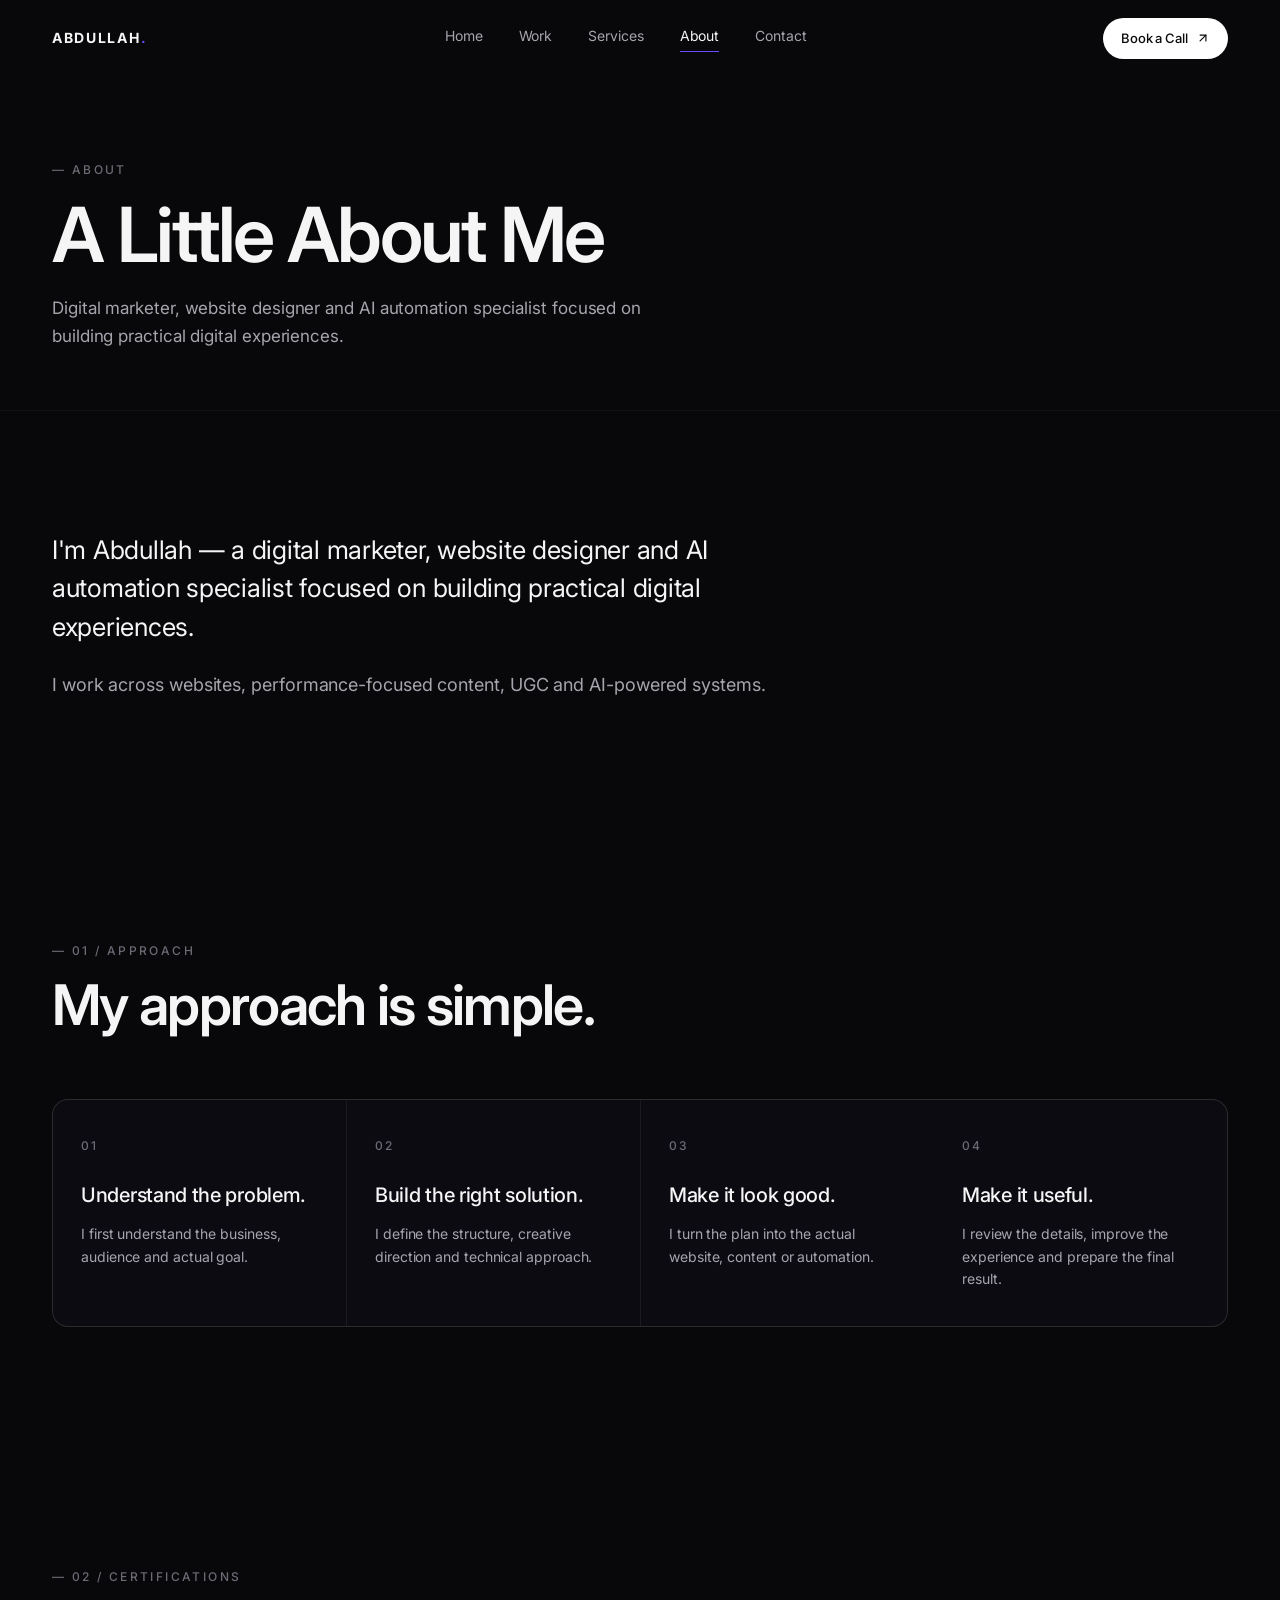
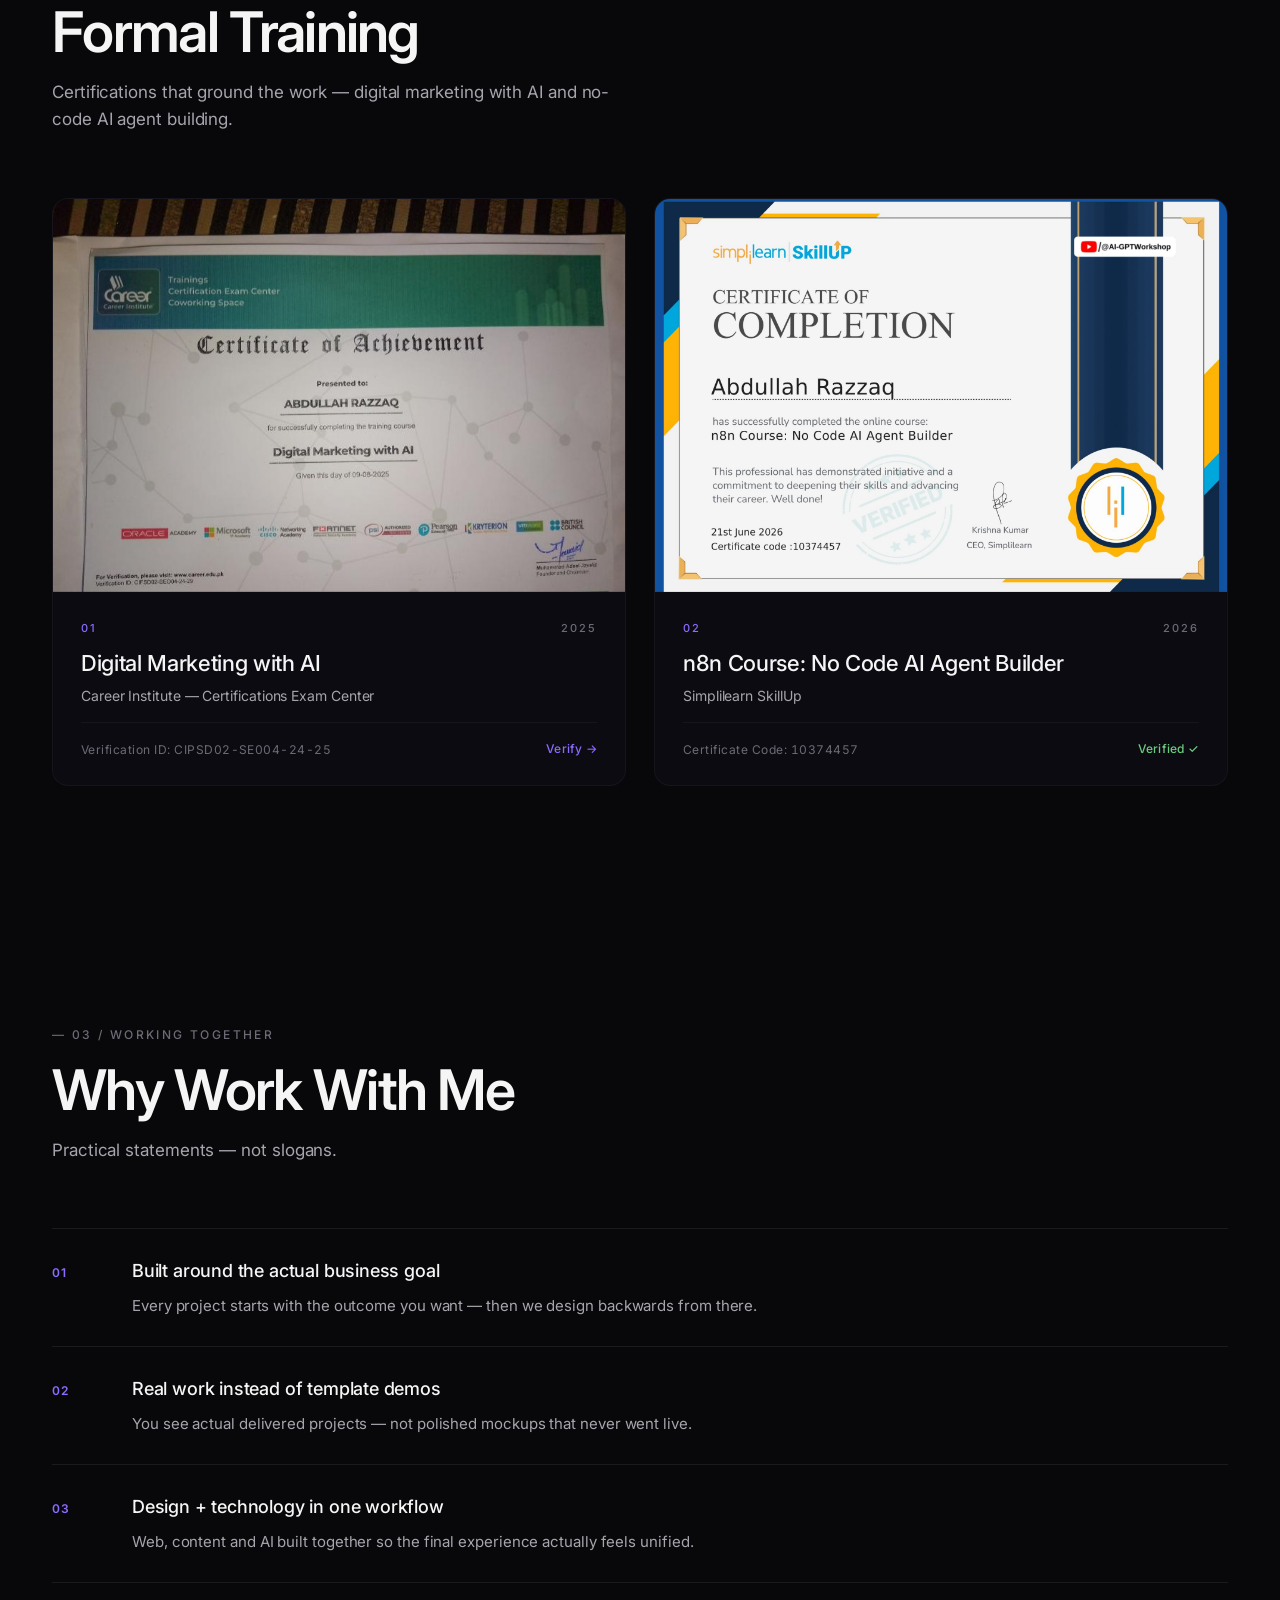
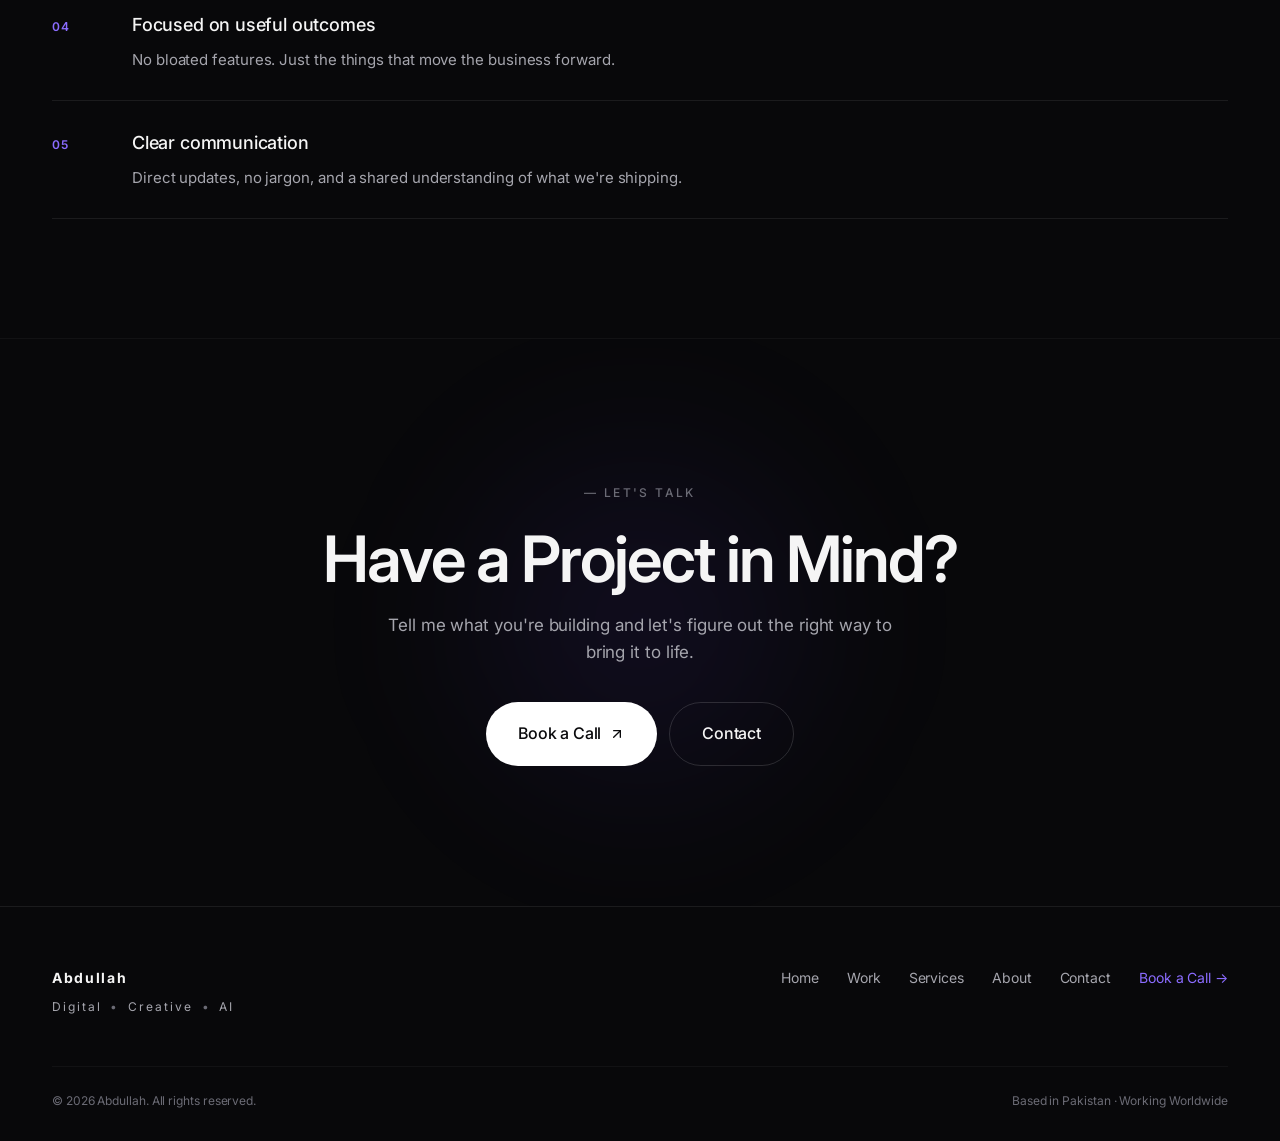
==== about.html @ bdcc7ddb "Restructure into multi-page portfolio (Home, Work, Services, About, Contact)" ====
<!DOCTYPE html>
<html lang="en">
<head>
    <meta charset="UTF-8" />
    <meta name="viewport" content="width=device-width, initial-scale=1.0" />
    <meta name="theme-color" content="#08080A" />
    <title>About — Abdullah</title>
    <meta name="description" content="Digital marketer, website designer and AI automation specialist focused on building practical digital experiences." />
    <meta name="author" content="Abdullah" />

    <link rel="icon" type="image/svg+xml" href="data:image/svg+xml,%3Csvg xmlns='http://www.w3.org/2000/svg' viewBox='0 0 100 100'%3E%3Crect width='100' height='100' rx='20' fill='%2308080A'/%3E%3Ctext x='50' y='66' font-family='Inter, sans-serif' font-size='52' font-weight='700' fill='%23F5F5F5' text-anchor='middle'%3EA%3C/text%3E%3C/svg%3E" />

    <link rel="preconnect" href="https://fonts.googleapis.com" />
    <link rel="preconnect" href="https://fonts.gstatic.com" crossorigin />
    <link href="https://fonts.googleapis.com/css2?family=Inter:wght@300;400;500;600;700;800&display=swap" rel="stylesheet" />

    <link rel="stylesheet" href="styles.css" />
</head>
<body>

    <div class="cursor-glow" aria-hidden="true"></div>

    <header class="nav" id="nav">
        <div class="container nav-inner">
            <a href="index.html" class="brand" aria-label="Abdullah — Home">ABDULLAH<span class="brand-dot">.</span></a>

            <nav class="nav-links" aria-label="Primary">
                <a href="index.html" class="nav-link" data-nav-link>Home</a>
                <a href="work.html" class="nav-link" data-nav-link>Work</a>
                <a href="services.html" class="nav-link" data-nav-link>Services</a>
                <a href="about.html" class="nav-link" data-nav-link>About</a>
                <a href="contact.html" class="nav-link" data-nav-link>Contact</a>
            </nav>

            <a href="https://calendly.com/info-abdullah1027/30min" target="_blank" rel="noopener" class="btn btn-primary nav-cta">
                <span>Book a Call</span>
                <svg width="14" height="14" viewBox="0 0 24 24" fill="none" stroke="currentColor" stroke-width="2" stroke-linecap="round" stroke-linejoin="round" aria-hidden="true"><path d="M7 17 17 7"/><path d="M7 7h10v10"/></svg>
            </a>

            <button class="nav-toggle" id="navToggle" aria-label="Open menu" aria-expanded="false">
                <span></span><span></span>
            </button>
        </div>

        <div class="mobile-menu" id="mobileMenu" aria-hidden="true">
            <div class="mobile-menu-inner">
                <a href="index.html" class="mobile-link">Home</a>
                <a href="work.html" class="mobile-link">Work</a>
                <a href="services.html" class="mobile-link">Services</a>
                <a href="about.html" class="mobile-link">About</a>
                <a href="contact.html" class="mobile-link">Contact</a>
                <a href="https://calendly.com/info-abdullah1027/30min" target="_blank" rel="noopener" class="btn btn-primary mobile-cta">Book a Call</a>
            </div>
        </div>
    </header>

    <main id="top">

        <section class="page-header">
            <div class="container">
                <div class="section-eyebrow reveal">— About</div>
                <h1 class="page-title reveal">A Little About Me</h1>
                <p class="page-sub reveal">Digital marketer, website designer and AI automation specialist focused on building practical digital experiences.</p>
            </div>
        </section>

        <!-- ABOUT TEXT -->
        <section class="section section-about-detail">
            <div class="container">
                <div class="about-text-block">
                    <p class="about-large reveal">I'm Abdullah — a digital marketer, website designer and AI automation specialist focused on building practical digital experiences.</p>
                    <p class="about-medium reveal">I work across websites, performance-focused content, UGC and AI-powered systems.</p>
                </div>
            </div>
        </section>

        <!-- APPROACH -->
        <section class="section section-approach">
            <div class="container">
                <div class="section-head">
                    <div class="section-eyebrow reveal">— 01 / Approach</div>
                    <h2 class="section-title reveal">My approach is simple.</h2>
                </div>
                <ol class="approach-grid">
                    <li class="approach-step reveal">
                        <span class="step-num">01</span>
                        <h4>Understand the problem.</h4>
                        <p>I first understand the business, audience and actual goal.</p>
                    </li>
                    <li class="approach-step reveal">
                        <span class="step-num">02</span>
                        <h4>Build the right solution.</h4>
                        <p>I define the structure, creative direction and technical approach.</p>
                    </li>
                    <li class="approach-step reveal">
                        <span class="step-num">03</span>
                        <h4>Make it look good.</h4>
                        <p>I turn the plan into the actual website, content or automation.</p>
                    </li>
                    <li class="approach-step reveal">
                        <span class="step-num">04</span>
                        <h4>Make it useful.</h4>
                        <p>I review the details, improve the experience and prepare the final result.</p>
                    </li>
                </ol>
            </div>
        </section>

        <!-- CERTIFICATIONS -->
        <section class="section section-certs" id="certs">
            <div class="container">
                <div class="section-head">
                    <div class="section-eyebrow reveal">— 02 / Certifications</div>
                    <h2 class="section-title reveal">Formal Training</h2>
                    <p class="section-sub reveal">Certifications that ground the work — digital marketing with AI and no-code AI agent building.</p>
                </div>

                <div class="certs-grid">
                    <article class="cert-card reveal" data-cert-image="assets/cert-digital-marketing.jpg">
                        <div class="cert-image">
                            <img src="assets/cert-digital-marketing.jpg" alt="Digital Marketing with AI — Certificate of Achievement, Career Institute" loading="lazy" />
                            <div class="cert-image-overlay" aria-hidden="true"><span>View Certificate</span></div>
                        </div>
                        <div class="cert-meta">
                            <div class="cert-head">
                                <span class="cert-no">01</span>
                                <span class="cert-year">2025</span>
                            </div>
                            <h3 class="cert-title">Digital Marketing with AI</h3>
                            <p class="cert-issuer">Career Institute — Certifications Exam Center</p>
                            <div class="cert-foot">
                                <span class="cert-code">Verification ID: CIPSD02-SE004-24-25</span>
                                <a href="https://www.career.edu.pk" target="_blank" rel="noopener" class="cert-verify">Verify →</a>
                            </div>
                        </div>
                    </article>

                    <article class="cert-card reveal" data-cert-image="assets/cert-n8n.png">
                        <div class="cert-image">
                            <img src="assets/cert-n8n.png" alt="n8n Course: No Code AI Agent Builder — Certificate of Completion, Simplilearn SkillUp" loading="lazy" />
                            <div class="cert-image-overlay" aria-hidden="true"><span>View Certificate</span></div>
                        </div>
                        <div class="cert-meta">
                            <div class="cert-head">
                                <span class="cert-no">02</span>
                                <span class="cert-year">2026</span>
                            </div>
                            <h3 class="cert-title">n8n Course: No Code AI Agent Builder</h3>
                            <p class="cert-issuer">Simplilearn SkillUp</p>
                            <div class="cert-foot">
                                <span class="cert-code">Certificate Code: 10374457</span>
                                <span class="cert-verify cert-verify-static">Verified ✓</span>
                            </div>
                        </div>
                    </article>
                </div>
            </div>
        </section>

        <!-- WHY -->
        <section class="section section-why-detail">
            <div class="container">
                <div class="section-head">
                    <div class="section-eyebrow reveal">— 03 / Working Together</div>
                    <h2 class="section-title reveal">Why Work With Me</h2>
                    <p class="section-sub reveal">Practical statements — not slogans.</p>
                </div>
                <ul class="why-list">
                    <li class="why-item reveal">
                        <span class="why-num">01</span>
                        <div>
                            <h4>Built around the actual business goal</h4>
                            <p>Every project starts with the outcome you want — then we design backwards from there.</p>
                        </div>
                    </li>
                    <li class="why-item reveal">
                        <span class="why-num">02</span>
                        <div>
                            <h4>Real work instead of template demos</h4>
                            <p>You see actual delivered projects — not polished mockups that never went live.</p>
                        </div>
                    </li>
                    <li class="why-item reveal">
                        <span class="why-num">03</span>
                        <div>
                            <h4>Design + technology in one workflow</h4>
                            <p>Web, content and AI built together so the final experience actually feels unified.</p>
                        </div>
                    </li>
                    <li class="why-item reveal">
                        <span class="why-num">04</span>
                        <div>
                            <h4>Focused on useful outcomes</h4>
                            <p>No bloated features. Just the things that move the business forward.</p>
                        </div>
                    </li>
                    <li class="why-item reveal">
                        <span class="why-num">05</span>
                        <div>
                            <h4>Clear communication</h4>
                            <p>Direct updates, no jargon, and a shared understanding of what we're shipping.</p>
                        </div>
                    </li>
                </ul>
            </div>
        </section>

        <section class="section section-cta">
            <div class="container cta-inner">
                <div class="cta-eyebrow reveal">— Let's talk</div>
                <h2 class="cta-title reveal">Have a Project in Mind?</h2>
                <p class="cta-sub reveal">Tell me what you're building and let's figure out the right way to bring it to life.</p>
                <div class="cta-buttons reveal">
                    <a href="https://calendly.com/info-abdullah1027/30min" target="_blank" rel="noopener" class="btn btn-primary btn-xl">
                        <span>Book a Call</span>
                        <svg width="16" height="16" viewBox="0 0 24 24" fill="none" stroke="currentColor" stroke-width="2" stroke-linecap="round" stroke-linejoin="round" aria-hidden="true"><path d="M7 17 17 7"/><path d="M7 7h10v10"/></svg>
                    </a>
                    <a href="contact.html" class="btn btn-ghost btn-xl">
                        <span>Contact</span>
                    </a>
                </div>
            </div>
        </section>
    </main>

    <footer class="footer">
        <div class="container footer-inner">
            <div class="footer-top">
                <div class="footer-brand">
                    <div class="footer-name">Abdullah</div>
                    <div class="footer-tag">Digital <span class="ft-sep">•</span> Creative <span class="ft-sep">•</span> AI</div>
                </div>
                <nav class="footer-links" aria-label="Footer">
                    <a href="index.html">Home</a>
                    <a href="work.html">Work</a>
                    <a href="services.html">Services</a>
                    <a href="about.html">About</a>
                    <a href="contact.html">Contact</a>
                    <a href="https://calendly.com/info-abdullah1027/30min" target="_blank" rel="noopener" class="footer-cta">Book a Call →</a>
                </nav>
            </div>
            <div class="footer-bottom">
                <span>© 2026 Abdullah. All rights reserved.</span>
                <span class="footer-loc">Based in Pakistan · Working Worldwide</span>
            </div>
        </div>
    </footer>

    <!-- CERTIFICATE MODAL -->
    <div class="modal modal-cert" id="certModal" role="dialog" aria-modal="true" aria-label="Certificate viewer" hidden>
        <div class="modal-backdrop" data-close></div>
        <div class="modal-frame modal-frame-cert">
            <button class="modal-close" data-close aria-label="Close certificate">
                <svg width="22" height="22" viewBox="0 0 24 24" fill="none" stroke="currentColor" stroke-width="2" stroke-linecap="round" stroke-linejoin="round" aria-hidden="true"><path d="M18 6 6 18"/><path d="m6 6 12 12"/></svg>
            </button>
            <div class="modal-cert-image" id="modalCertImage"></div>
        </div>
    </div>

    <script src="script.js"></script>
    <script>
        (function() {
            var path = location.pathname.split('/').pop() || 'index.html';
            document.querySelectorAll('[data-nav-link]').forEach(function(l) {
                var href = l.getAttribute('href');
                if (href === path || (path === '' && href === 'index.html')) {
                    l.classList.add('active');
                }
            });
        })();
    </script>
</body>
</html>
---- styles.css ----
/* =====================================================
   ABDULLAH — Portfolio
   Design system: premium, editorial, dark, restrained.
   ===================================================== */

:root {
    /* Background */
    --bg-primary: #08080A;
    --bg-secondary: #0D0B12;
    --bg-tertiary: #110E18;

    /* Purple accents */
    --purple-deep: #271B30;
    --purple-accent: #6D4AFF;
    --purple-soft: #8B6CFF;

    /* Text */
    --text-primary: #F5F5F5;
    --text-secondary: #A5A5AD;
    --text-tertiary: #6B6B75;

    /* Borders */
    --border: rgba(255, 255, 255, 0.08);
    --border-soft: rgba(255, 255, 255, 0.04);
    --border-strong: rgba(255, 255, 255, 0.14);

    /* Layout */
    --container: 1240px;
    --radius-sm: 10px;
    --radius-md: 16px;
    --radius-lg: 24px;

    /* Motion */
    --ease: cubic-bezier(0.22, 1, 0.36, 1);
    --t-fast: 220ms;
    --t-base: 420ms;
    --t-slow: 700ms;
}

/* ============ RESET ============ */
*, *::before, *::after {
    box-sizing: border-box;
    margin: 0;
    padding: 0;
}

html {
    -webkit-text-size-adjust: 100%;
    -webkit-font-smoothing: antialiased;
    -moz-osx-font-smoothing: grayscale;
    scroll-behavior: smooth;
}

body {
    background: var(--bg-primary);
    color: var(--text-primary);
    font-family: 'Inter', -apple-system, BlinkMacSystemFont, sans-serif;
    font-weight: 400;
    font-size: 16px;
    line-height: 1.6;
    overflow-x: hidden;
    letter-spacing: -0.005em;
}

img, picture, video {
    max-width: 100%;
    display: block;
}

a { color: inherit; text-decoration: none; }

button {
    background: none;
    border: 0;
    color: inherit;
    font: inherit;
    cursor: pointer;
}

ul, ol { list-style: none; }

::selection { background: var(--purple-accent); color: #fff; }

/* Scrollbar */
::-webkit-scrollbar { width: 10px; height: 10px; }
::-webkit-scrollbar-track { background: var(--bg-primary); }
::-webkit-scrollbar-thumb { background: rgba(255,255,255,0.08); border-radius: 10px; }
::-webkit-scrollbar-thumb:hover { background: rgba(255,255,255,0.16); }

/* ============ CONTAINER ============ */
.container {
    width: 100%;
    max-width: var(--container);
    margin: 0 auto;
    padding: 0 32px;
}

@media (max-width: 720px) {
    .container { padding: 0 22px; }
}

/* ============ CURSOR GLOW ============ */
.cursor-glow {
    position: fixed;
    inset: 0;
    pointer-events: none;
    z-index: 1;
    background: radial-gradient(600px circle at var(--mx, 50%) var(--my, 50%), rgba(109, 74, 255, 0.06), transparent 50%);
    transition: opacity 400ms var(--ease);
    opacity: 0;
    mix-blend-mode: screen;
}

@media (hover: hover) and (pointer: fine) {
    .cursor-glow.active { opacity: 1; }
}

/* ============ BUTTONS ============ */
.btn {
    display: inline-flex;
    align-items: center;
    justify-content: center;
    gap: 8px;
    padding: 12px 20px;
    border-radius: 999px;
    font-size: 14px;
    font-weight: 500;
    letter-spacing: -0.01em;
    transition: transform 280ms var(--ease), background 280ms var(--ease), color 280ms var(--ease), border-color 280ms var(--ease), box-shadow 280ms var(--ease);
    white-space: nowrap;
    user-select: none;
    cursor: pointer;
    will-change: transform;
}

.btn-primary {
    background: #fff;
    color: #0A0A0C;
    box-shadow: 0 1px 0 rgba(255,255,255,0.04) inset;
}

.btn-primary:hover {
    transform: translateY(-2px);
    background: var(--purple-soft);
    color: #fff;
    box-shadow: 0 10px 30px -10px rgba(109, 74, 255, 0.45);
}

.btn-primary:active {
    transform: translateY(0) scale(0.985);
    transition-duration: 110ms;
}

.btn-primary svg {
    transition: transform 280ms var(--ease);
}

.btn-primary:hover svg {
    transform: translate(3px, -3px);
}

.btn-ghost {
    background: transparent;
    color: var(--text-primary);
    border: 1px solid var(--border-strong);
}

.btn-ghost:hover {
    background: rgba(255,255,255,0.05);
    border-color: rgba(255,255,255,0.28);
    transform: translateY(-2px);
}

.btn-ghost:active {
    transform: translateY(0) scale(0.985);
    transition-duration: 110ms;
}

.btn-lg { padding: 15px 26px; font-size: 15px; }
.btn-xl { padding: 18px 32px; font-size: 16px; }

/* ============ NAV ============ */
.nav {
    position: fixed;
    inset: 0 0 auto 0;
    z-index: 100;
    padding: 18px 0;
    background: transparent;
    transition: background 500ms var(--ease), backdrop-filter 500ms var(--ease), -webkit-backdrop-filter 500ms var(--ease), border-color 500ms var(--ease), padding 500ms var(--ease);
    border-bottom: 1px solid transparent;
}

.nav.is-scrolled {
    background: rgba(8, 8, 10, 0.72);
    backdrop-filter: saturate(160%) blur(14px);
    -webkit-backdrop-filter: saturate(160%) blur(14px);
    border-bottom-color: var(--border);
    padding: 12px 0;
}

.nav.is-scrolled .brand { letter-spacing: 0.14em; }
.nav.is-scrolled .nav-cta { padding: 9px 16px; }

.nav-inner {
    display: flex;
    align-items: center;
    justify-content: space-between;
    gap: 24px;
}

.brand {
    font-weight: 700;
    font-size: 14px;
    letter-spacing: 0.12em;
    color: var(--text-primary);
}

.brand-dot {
    color: var(--purple-accent);
    margin-left: 1px;
}

.nav-links {
    display: flex;
    align-items: center;
    gap: 36px;
}

.nav-link {
    position: relative;
    font-size: 14px;
    font-weight: 400;
    color: var(--text-secondary);
    transition: color var(--t-fast) var(--ease);
    padding-bottom: 4px;
}

.nav-link::after {
    content: "";
    position: absolute;
    left: 0;
    bottom: 0;
    height: 1px;
    width: 0;
    background: var(--purple-accent);
    transition: width 380ms var(--ease);
}

.nav-link:hover { color: var(--text-primary); }
.nav-link:hover::after { width: 100%; }
.nav-link.active { color: var(--text-primary); }
.nav-link.active::after { width: 100%; }

.nav-cta {
    padding: 10px 18px;
    font-size: 13px;
}

.nav-toggle {
    display: none;
    width: 38px;
    height: 38px;
    position: relative;
    border-radius: 999px;
    border: 1px solid var(--border);
    transition: background var(--t-fast) var(--ease);
}

.nav-toggle:hover { background: rgba(255,255,255,0.04); }

.nav-toggle span {
    position: absolute;
    left: 50%;
    transform: translateX(-50%);
    width: 18px;
    height: 1.5px;
    background: var(--text-primary);
    transition: transform var(--t-base) var(--ease), top var(--t-base) var(--ease);
}

.nav-toggle span:nth-child(1) { top: 14px; }
.nav-toggle span:nth-child(2) { top: 22px; }

.nav-toggle.is-open span:nth-child(1) { top: 18px; transform: translateX(-50%) rotate(45deg); }
.nav-toggle.is-open span:nth-child(2) { top: 18px; transform: translateX(-50%) rotate(-45deg); }

.mobile-menu {
    position: fixed;
    inset: 0;
    background: var(--bg-primary);
    z-index: 95;
    opacity: 0;
    pointer-events: none;
    transition: opacity var(--t-base) var(--ease);
}

.mobile-menu.is-open {
    opacity: 1;
    pointer-events: auto;
}

.mobile-menu-inner {
    height: 100%;
    display: flex;
    flex-direction: column;
    justify-content: center;
    align-items: flex-start;
    padding: 100px 32px 60px;
    gap: 6px;
}

.mobile-link {
    font-size: 38px;
    font-weight: 500;
    letter-spacing: -0.02em;
    color: var(--text-primary);
    padding: 6px 0;
    opacity: 0;
    transform: translateY(20px);
    transition: opacity var(--t-base) var(--ease), transform var(--t-base) var(--ease), color var(--t-fast) var(--ease);
}

.mobile-menu.is-open .mobile-link {
    opacity: 1;
    transform: translateY(0);
}

.mobile-menu.is-open .mobile-link:nth-child(1) { transition-delay: 80ms; }
.mobile-menu.is-open .mobile-link:nth-child(2) { transition-delay: 140ms; }
.mobile-menu.is-open .mobile-link:nth-child(3) { transition-delay: 200ms; }
.mobile-menu.is-open .mobile-link:nth-child(4) { transition-delay: 260ms; }

.mobile-link:hover { color: var(--purple-soft); }

.mobile-cta {
    margin-top: 28px;
    opacity: 0;
    transition: opacity var(--t-base) var(--ease);
    transition-delay: 320ms;
}

.mobile-menu.is-open .mobile-cta { opacity: 1; }

@media (max-width: 880px) {
    .nav-links, .nav-cta { display: none; }
    .nav-toggle { display: inline-flex; align-items: center; justify-content: center; }
}

/* ============ HERO ============ */
.hero {
    position: relative;
    padding: 160px 0 60px;
    overflow: hidden;
}

.hero::before {
    content: "";
    position: absolute;
    top: -20%;
    right: -10%;
    width: 600px;
    height: 600px;
    background: radial-gradient(circle, rgba(109, 74, 255, 0.10), transparent 70%);
    pointer-events: none;
    z-index: 0;
    filter: blur(40px);
}

.hero-inner {
    position: relative;
    display: grid;
    grid-template-columns: 1.3fr 1fr;
    gap: 60px;
    align-items: center;
    z-index: 1;
}

.hero-text { max-width: 720px; }

.eyebrow {
    display: inline-flex;
    align-items: center;
    gap: 10px;
    font-size: 12px;
    letter-spacing: 0.18em;
    color: var(--text-secondary);
    margin-bottom: 28px;
    font-weight: 500;
}

.eyebrow-dot {
    width: 6px;
    height: 6px;
    border-radius: 999px;
    background: var(--purple-accent);
    box-shadow: 0 0 12px var(--purple-accent);
}

.eyebrow-sep { color: var(--text-tertiary); }

.hero-title {
    font-size: clamp(40px, 6vw, 76px);
    line-height: 1.04;
    letter-spacing: -0.035em;
    font-weight: 600;
    color: var(--text-primary);
    margin-bottom: 28px;
}

.hl {
    background: linear-gradient(120deg, #fff 0%, var(--purple-soft) 60%, var(--purple-accent) 100%);
    -webkit-background-clip: text;
    -webkit-text-fill-color: transparent;
    background-clip: text;
    color: transparent;
}

.hl-soft {
    font-style: italic;
    font-weight: 400;
    color: var(--text-secondary);
}

.hero-sub {
    font-size: 17px;
    line-height: 1.65;
    color: var(--text-secondary);
    max-width: 540px;
    margin-bottom: 36px;
    letter-spacing: -0.005em;
}

.hero-ctas {
    display: flex;
    gap: 12px;
    margin-bottom: 18px;
    flex-wrap: wrap;
}

.hero-trust {
    font-size: 13px;
    color: var(--text-tertiary);
    margin-bottom: 32px;
    display: inline-flex;
    align-items: center;
    gap: 8px;
}

.hero-trust::before {
    content: "";
    width: 6px;
    height: 6px;
    background: #2ecc71;
    border-radius: 999px;
    box-shadow: 0 0 8px rgba(46, 204, 113, 0.5);
}

.hero-services {
    display: flex;
    align-items: center;
    gap: 18px;
    font-size: 12px;
    letter-spacing: 0.18em;
    color: var(--text-secondary);
    text-transform: uppercase;
    font-weight: 500;
}

.hs-sep { color: var(--text-tertiary); }

/* Portrait */
.hero-portrait {
    position: relative;
    display: flex;
    flex-direction: column;
    align-items: center;
    gap: 18px;
    justify-self: end;
}

.portrait-wrap {
    position: relative;
    width: clamp(280px, 28vw, 420px);
    height: clamp(280px, 28vw, 420px);
    border-radius: 50%;
    isolation: isolate;
    transition: transform 700ms var(--ease);
}

.portrait-img {
    width: 100%;
    height: 100%;
    border-radius: 50%;
    object-fit: cover;
    position: relative;
    z-index: 2;
    border: 2px solid rgba(255,255,255,0.1);
    transition: transform 900ms var(--ease);
    will-change: transform;
}

.portrait-ring {
    position: absolute;
    inset: -10px;
    border-radius: 50%;
    border: 1px solid rgba(139, 108, 255, 0.4);
    z-index: 1;
    animation: ring-rotate 22s linear infinite;
    will-change: transform;
}

.portrait-ring::before,
.portrait-ring::after {
    content: "";
    position: absolute;
    width: 8px;
    height: 8px;
    background: var(--purple-soft);
    border-radius: 999px;
    box-shadow: 0 0 14px var(--purple-accent);
}

.portrait-ring::before { top: 8%; left: 50%; transform: translateX(-50%); }
.portrait-ring::after { bottom: 8%; right: 8%; }

@keyframes ring-rotate {
    to { transform: rotate(360deg); }
}

.portrait-glow {
    position: absolute;
    inset: -40px;
    border-radius: 50%;
    background: radial-gradient(circle at center, rgba(109,74,255,0.18), transparent 60%);
    z-index: 0;
    filter: blur(20px);
    animation: glow-breathe 8s ease-in-out infinite;
    will-change: opacity, transform;
}

@keyframes glow-breathe {
    0%, 100% { opacity: 0.85; transform: scale(1); }
    50%      { opacity: 1; transform: scale(1.03); }
}

.portrait-wrap:hover .portrait-img { transform: scale(1.012); }
.portrait-wrap:hover { transform: translateY(-2px); }

.portrait-meta {
    display: flex;
    align-items: center;
    gap: 14px;
    font-size: 12px;
    letter-spacing: 0.12em;
    color: var(--text-secondary);
    text-transform: uppercase;
}

.meta-line {
    width: 36px;
    height: 1px;
    background: var(--border-strong);
}

/* Hero marquee */
.hero-marquee {
    margin-top: 80px;
    overflow: hidden;
    border-top: 1px solid var(--border-soft);
    border-bottom: 1px solid var(--border-soft);
    padding: 22px 0;
    mask-image: linear-gradient(90deg, transparent, #000 10%, #000 90%, transparent);
    -webkit-mask-image: linear-gradient(90deg, transparent, #000 10%, #000 90%, transparent);
}

/* Scroll indicator */
.scroll-indicator {
    position: absolute;
    bottom: 30px;
    left: 32px;
    display: inline-flex;
    align-items: center;
    gap: 10px;
    font-size: 11px;
    letter-spacing: 0.22em;
    text-transform: uppercase;
    color: var(--text-tertiary);
    font-weight: 500;
    z-index: 2;
    transition: opacity 500ms var(--ease), transform 500ms var(--ease);
}

.scroll-indicator.is-hidden {
    opacity: 0;
    transform: translateY(10px);
    pointer-events: none;
}

.scroll-indicator-line {
    width: 1px;
    height: 36px;
    background: linear-gradient(180deg, transparent, var(--border-strong) 30%, var(--border-strong));
    position: relative;
    overflow: hidden;
}

.scroll-indicator-line::after {
    content: "";
    position: absolute;
    top: 0;
    left: 50%;
    transform: translateX(-50%);
    width: 2px;
    height: 10px;
    background: var(--purple-soft);
    border-radius: 2px;
    animation: scroll-dot 2.6s ease-in-out infinite;
}

@keyframes scroll-dot {
    0%   { transform: translate(-50%, -10px); opacity: 0; }
    20%  { opacity: 1; }
    80%  { opacity: 1; }
    100% { transform: translate(-50%, 36px); opacity: 0; }
}

@media (max-width: 880px) {
    .scroll-indicator { display: none; }
}

.marquee-track {
    display: flex;
    gap: 38px;
    white-space: nowrap;
    animation: marquee 38s linear infinite;
    font-size: 14px;
    letter-spacing: 0.06em;
    color: var(--text-secondary);
    text-transform: uppercase;
    font-weight: 500;
}

.marquee-track span:nth-child(even) { color: var(--text-tertiary); }

@keyframes marquee {
    to { transform: translateX(-50%); }
}

/* ============ SECTIONS ============ */
.section {
    padding: 120px 0;
    position: relative;
}

.section-head {
    max-width: 720px;
    margin-bottom: 64px;
}

.section-eyebrow {
    font-size: 12px;
    letter-spacing: 0.2em;
    color: var(--text-tertiary);
    margin-bottom: 16px;
    text-transform: uppercase;
    font-weight: 500;
}

.section-title {
    font-size: clamp(34px, 4.4vw, 56px);
    line-height: 1.05;
    letter-spacing: -0.03em;
    font-weight: 600;
    margin-bottom: 18px;
    color: var(--text-primary);
}

.section-sub {
    font-size: 17px;
    line-height: 1.6;
    color: var(--text-secondary);
    max-width: 560px;
}

/* ============ WORK ============ */
.section-work { padding-top: 80px; }

.work-filters {
    display: flex;
    gap: 8px;
    margin-bottom: 56px;
    flex-wrap: wrap;
}

.filter-btn {
    padding: 10px 18px;
    border-radius: 999px;
    border: 1px solid var(--border);
    color: var(--text-secondary);
    font-size: 13px;
    font-weight: 500;
    transition: all var(--t-fast) var(--ease);
}

.filter-btn:hover {
    color: var(--text-primary);
    border-color: var(--border-strong);
}

.filter-btn.active {
    background: var(--text-primary);
    color: #0A0A0C;
    border-color: var(--text-primary);
}

.work-group {
    margin-bottom: 90px;
    display: none;
    opacity: 0;
    transform: translateY(12px);
}

.work-group.is-visible {
    display: block;
    animation: filter-fade-in 420ms var(--ease) forwards;
}

@keyframes filter-fade-in {
    from { opacity: 0; transform: translateY(12px); }
    to   { opacity: 1; transform: translateY(0); }
}

.group-label {
    font-size: 13px;
    letter-spacing: 0.18em;
    color: var(--purple-soft);
    text-transform: uppercase;
    margin-bottom: 12px;
    font-weight: 500;
    display: flex;
    align-items: center;
    gap: 12px;
}

.group-label::before {
    content: "";
    width: 24px;
    height: 1px;
    background: var(--purple-accent);
}

.group-sub {
    font-size: 16px;
    color: var(--text-secondary);
    max-width: 540px;
    margin-bottom: 36px;
    line-height: 1.6;
}

/* Editorial grid (websites) */
.editorial-grid {
    display: grid;
    grid-template-columns: repeat(6, 1fr);
    grid-auto-rows: 240px;
    gap: 20px;
}

.work-feature {
    grid-column: span 4;
    grid-row: span 2;
}

.work-feature .work-title { font-size: 28px; }

.work-card:not(.work-feature) {
    grid-column: span 2;
    grid-row: span 1;
}

.ai-grid .work-card {
    grid-column: span 3;
}

.work-card {
    position: relative;
    cursor: pointer;
    border-radius: var(--radius-md);
    overflow: hidden;
    background: var(--bg-secondary);
    border: 1px solid var(--border-soft);
    transition: transform 420ms var(--ease), border-color 420ms var(--ease), box-shadow 420ms var(--ease);
    will-change: transform;
}

.work-card:hover {
    border-color: var(--border-strong);
    transform: translateY(-4px);
    box-shadow: 0 24px 60px -28px rgba(0, 0, 0, 0.7);
}

.work-card:hover .thumb img {
    transform: scale(1.025);
}

.work-card:hover .play-btn {
    background: var(--purple-soft);
    color: #fff;
    transform: translate(-50%, -50%) scale(1.04);
    box-shadow: 0 0 0 6px rgba(139, 108, 255, 0.18);
}

.work-card .thumb img {
    transition: transform 900ms var(--ease);
    will-change: transform;
}

.thumb {
    position: relative;
    width: 100%;
    height: 100%;
    overflow: hidden;
    aspect-ratio: 16/9;
    background: #15131C;
}

.thumb img { transition: opacity 500ms var(--ease); }

.work-feature .thumb { aspect-ratio: 16/9; }

.thumb img {
    width: 100%;
    height: 100%;
    object-fit: cover;
}

.thumb-overlay {
    position: absolute;
    inset: 0;
    background: linear-gradient(180deg, transparent 30%, rgba(0,0,0,0.6) 100%);
    pointer-events: none;
}

.play-btn {
    position: absolute;
    top: 50%;
    left: 50%;
    transform: translate(-50%, -50%);
    width: 56px;
    height: 56px;
    border-radius: 999px;
    background: rgba(255,255,255,0.92);
    color: #0A0A0C;
    display: inline-flex;
    align-items: center;
    justify-content: center;
    z-index: 2;
    transition: background var(--t-fast) var(--ease), transform var(--t-fast) var(--ease), color var(--t-fast) var(--ease);
    backdrop-filter: blur(8px);
}

.play-btn.small {
    width: 44px;
    height: 44px;
    opacity: 0;
    transform: translate(-50%, -50%) scale(0.9);
}

.work-card:hover .play-btn.small,
.ugc-card:hover .play-btn.small {
    opacity: 1;
    transform: translate(-50%, -50%) scale(1);
}

.play-btn::after {
    content: "";
    position: absolute;
    inset: -4px;
    border-radius: 999px;
    border: 1px solid rgba(255,255,255,0.2);
}

.work-meta {
    position: absolute;
    left: 18px;
    right: 18px;
    bottom: 18px;
    z-index: 2;
    display: flex;
    flex-direction: column;
    gap: 4px;
}

.work-cat {
    font-size: 11px;
    letter-spacing: 0.16em;
    text-transform: uppercase;
    color: rgba(255,255,255,0.85);
    font-weight: 500;
}

.work-title {
    font-size: 20px;
    font-weight: 500;
    color: #fff;
    letter-spacing: -0.015em;
    line-height: 1.2;
}

.work-view {
    font-size: 12px;
    color: rgba(255,255,255,0.7);
    margin-top: 4px;
    letter-spacing: 0.05em;
    transition: color var(--t-fast) var(--ease);
}

.work-card:hover .work-view { color: var(--purple-soft); }

/* ============ UGC ============ */
.ugc-sections {
    display: flex;
    flex-direction: column;
    gap: 40px;
}

.ugc-block-head {
    display: flex;
    align-items: baseline;
    gap: 14px;
    margin-bottom: 18px;
}

.ugc-block-head h4 {
    font-size: 18px;
    font-weight: 500;
    letter-spacing: -0.01em;
    color: var(--text-primary);
}

.ugc-count {
    font-size: 12px;
    color: var(--text-tertiary);
    letter-spacing: 0.06em;
}

.ugc-row {
    display: grid;
    grid-template-columns: repeat(auto-fill, minmax(220px, 1fr));
    gap: 18px;
}

.ugc-card {
    cursor: pointer;
    border-radius: 18px;
    overflow: hidden;
    background: var(--bg-secondary);
    transition: transform 420ms var(--ease);
    will-change: transform;
}

.ugc-card:hover { transform: translateY(-4px); }

.ugc-thumb {
    position: relative;
    width: 100%;
    aspect-ratio: 9/16;
    overflow: hidden;
    background: #15131C;
}

.ugc-thumb img {
    width: 100%;
    height: 100%;
    object-fit: cover;
    transition: transform 900ms var(--ease);
    will-change: transform;
}

.ugc-card:hover .ugc-thumb img {
    transform: scale(1.025);
}

.ugc-card:hover .ugc-tag {
    color: var(--text-primary);
    transform: translateX(2px);
}

.ugc-tag {
    display: inline-block;
    margin-top: 10px;
    font-size: 11px;
    letter-spacing: 0.14em;
    color: var(--text-secondary);
    text-transform: uppercase;
    font-weight: 500;
    transition: color 280ms var(--ease), transform 280ms var(--ease);
}

.ugc-thumb::after {
    content: "";
    position: absolute;
    inset: 0;
    background: linear-gradient(180deg, transparent 50%, rgba(0,0,0,0.5) 100%);
    pointer-events: none;
}

/* ============ UGC FEATURE ============ */
.section-ugc-feature {
    background: var(--bg-secondary);
    border-top: 1px solid var(--border-soft);
    border-bottom: 1px solid var(--border-soft);
}

.ugc-feature-inner {
    display: grid;
    grid-template-columns: 1fr 1fr;
    gap: 80px;
    align-items: center;
}

.ugc-feature-title {
    font-size: clamp(34px, 4.4vw, 56px);
    line-height: 1.05;
    letter-spacing: -0.03em;
    font-weight: 600;
    margin-bottom: 24px;
}

.ugc-feature-sub {
    font-size: 17px;
    color: var(--text-secondary);
    margin-bottom: 28px;
    line-height: 1.6;
    max-width: 480px;
}

.text-link {
    display: inline-flex;
    align-items: center;
    gap: 6px;
    font-size: 14px;
    color: var(--purple-soft);
    letter-spacing: 0.02em;
    padding-bottom: 2px;
    position: relative;
}

.text-link::after {
    content: "";
    position: absolute;
    left: 0;
    bottom: 0;
    width: 0;
    height: 1px;
    background: var(--purple-soft);
    transition: width 380ms var(--ease);
}

.text-link:hover {
    gap: 12px;
}

.text-link:hover::after {
    width: 100%;
}

.ugc-feature-visual {
    display: flex;
    justify-content: center;
}

.ugc-phone {
    position: relative;
    width: 280px;
    padding: 14px;
    border-radius: 36px;
    background: #15131C;
    border: 1px solid var(--border-strong);
    box-shadow:
        0 30px 80px -20px rgba(109, 74, 255, 0.25),
        0 0 0 1px rgba(255,255,255,0.04);
}

.phone-notch {
    position: absolute;
    top: 16px;
    left: 50%;
    transform: translateX(-50%);
    width: 60px;
    height: 16px;
    background: #050507;
    border-radius: 999px;
    z-index: 3;
}

.phone-stack {
    padding-top: 18px;
}

.phone-card {
    cursor: pointer;
    border-radius: 24px;
}

/* ============ AI FEATURE ============ */
.ai-feature-inner { max-width: 920px; margin: 0 auto; text-align: left; }

.ai-feature-head { margin-bottom: 56px; }

.ai-feature-title {
    font-size: clamp(34px, 4.4vw, 56px);
    line-height: 1.05;
    letter-spacing: -0.03em;
    font-weight: 600;
    margin-bottom: 18px;
}

.ai-feature-sub {
    font-size: 17px;
    color: var(--text-secondary);
    max-width: 540px;
    line-height: 1.6;
}

.ai-stack {
    border-top: 1px solid var(--border);
}

.ai-line {
    display: grid;
    grid-template-columns: auto 1fr auto;
    align-items: center;
    gap: 32px;
    padding: 32px 0;
    border-bottom: 1px solid var(--border);
    cursor: pointer;
    transition: padding var(--t-base) var(--ease), background var(--t-base) var(--ease);
}

.ai-line:hover {
    padding-left: 12px;
    background: linear-gradient(90deg, rgba(109,74,255,0.04), transparent 60%);
}

.ai-num {
    font-size: 13px;
    color: var(--text-tertiary);
    font-weight: 500;
    letter-spacing: 0.08em;
    width: 30px;
}

.ai-meta h4 {
    font-size: 22px;
    font-weight: 500;
    color: var(--text-primary);
    letter-spacing: -0.015em;
    margin-bottom: 4px;
}

.ai-meta p {
    font-size: 14px;
    color: var(--text-secondary);
}

.ai-play {
    display: inline-flex;
    align-items: center;
    gap: 8px;
    font-size: 13px;
    color: var(--text-primary);
    padding: 10px 18px;
    border: 1px solid var(--border-strong);
    border-radius: 999px;
    transition: background var(--t-fast) var(--ease), color var(--t-fast) var(--ease), border-color var(--t-fast) var(--ease);
}

.ai-play svg { transition: transform var(--t-fast) var(--ease); }

.ai-line:hover .ai-play {
    background: var(--purple-soft);
    color: #fff;
    border-color: var(--purple-soft);
}

.ai-line:hover .ai-play svg { transform: translateX(2px); }

/* ============ SERVICES ============ */
.services-grid {
    display: grid;
    grid-template-columns: repeat(3, 1fr);
    gap: 1px;
    background: var(--border);
    border: 1px solid var(--border);
    border-radius: var(--radius-md);
    overflow: hidden;
}

.service-block {
    background: var(--bg-secondary);
    padding: 48px 36px;
    transition: background 420ms var(--ease);
    display: flex;
    flex-direction: column;
    min-height: 380px;
    position: relative;
}

.service-block::after {
    content: "→";
    position: absolute;
    top: 48px;
    right: 36px;
    width: 32px;
    height: 32px;
    border-radius: 999px;
    border: 1px solid var(--border);
    color: var(--text-secondary);
    font-size: 14px;
    display: inline-flex;
    align-items: center;
    justify-content: center;
    opacity: 0;
    transform: translateX(-6px);
    transition: opacity 320ms var(--ease), transform 320ms var(--ease), border-color 320ms var(--ease), color 320ms var(--ease);
}

.service-block:hover {
    background: var(--bg-tertiary);
}

.service-block:hover::after {
    opacity: 1;
    transform: translateX(0);
    color: var(--purple-soft);
    border-color: rgba(139, 108, 255, 0.3);
}

.service-block:hover .service-title {
    transform: translateX(3px);
}

.service-no {
    font-size: 12px;
    color: var(--purple-soft);
    letter-spacing: 0.18em;
    margin-bottom: 32px;
    font-weight: 500;
}

.service-title {
    font-size: 26px;
    font-weight: 500;
    letter-spacing: -0.02em;
    margin-bottom: 14px;
    color: var(--text-primary);
    transition: transform 320ms var(--ease);
}

.service-desc {
    font-size: 15px;
    color: var(--text-secondary);
    margin-bottom: 28px;
    line-height: 1.6;
}

.service-list {
    margin-top: auto;
    display: flex;
    flex-direction: column;
    gap: 8px;
    border-top: 1px solid var(--border);
    padding-top: 24px;
}

.service-list li {
    font-size: 14px;
    color: var(--text-secondary);
    padding: 4px 0;
    display: flex;
    align-items: center;
    gap: 10px;
}

.service-list li::before {
    content: "";
    width: 4px;
    height: 4px;
    background: var(--purple-accent);
    border-radius: 999px;
    flex-shrink: 0;
}

/* ============ ABOUT ============ */
.section-about {
    background: var(--bg-secondary);
    border-top: 1px solid var(--border-soft);
    border-bottom: 1px solid var(--border-soft);
}

.about-inner {
    display: grid;
    grid-template-columns: 1fr 1.4fr;
    gap: 80px;
    align-items: start;
}

.about-title {
    font-size: clamp(40px, 5vw, 64px);
    line-height: 1.05;
    letter-spacing: -0.03em;
    font-weight: 600;
}

.about-text {
    font-size: 18px;
    line-height: 1.7;
    color: var(--text-secondary);
    margin-bottom: 22px;
    max-width: 620px;
}

.about-approach {
    margin-top: 40px;
    border-top: 1px solid var(--border);
    padding-top: 32px;
}

.about-approach h4 {
    font-size: 13px;
    letter-spacing: 0.18em;
    text-transform: uppercase;
    color: var(--text-tertiary);
    margin-bottom: 20px;
    font-weight: 500;
}

.approach-list {
    display: grid;
    grid-template-columns: 1fr 1fr;
    gap: 14px 32px;
}

.approach-list li {
    font-size: 16px;
    color: var(--text-primary);
    display: flex;
    align-items: center;
    gap: 12px;
}

.approach-list li span {
    font-size: 11px;
    color: var(--purple-soft);
    letter-spacing: 0.1em;
    font-weight: 600;
}

/* ============ PROCESS ============ */
.process-grid {
    display: grid;
    grid-template-columns: repeat(4, 1fr);
    gap: 1px;
    background: var(--border);
    border: 1px solid var(--border);
    border-radius: var(--radius-md);
    overflow: hidden;
}

.process-step {
    background: var(--bg-secondary);
    padding: 36px 28px;
    transition: background 420ms var(--ease), transform 420ms var(--ease);
}

.process-step:hover {
    background: var(--bg-tertiary);
    transform: translateY(-2px);
}

.process-step:hover .step-num {
    color: var(--purple-soft);
}

.step-num {
    font-size: 12px;
    color: var(--text-tertiary);
    letter-spacing: 0.18em;
    font-weight: 500;
    margin-bottom: 24px;
    display: block;
    transition: color 320ms var(--ease);
}

.process-step h4 {
    font-size: 22px;
    font-weight: 500;
    color: var(--text-primary);
    margin-bottom: 12px;
    letter-spacing: -0.015em;
}

.process-step p {
    font-size: 14px;
    color: var(--text-secondary);
    line-height: 1.6;
}

/* ============ WHY ============ */
.section-why {
    background: var(--bg-secondary);
    border-top: 1px solid var(--border-soft);
    border-bottom: 1px solid var(--border-soft);
}

.why-inner {
    display: grid;
    grid-template-columns: 1fr 1.4fr;
    gap: 80px;
    align-items: start;
}

.why-title {
    font-size: clamp(40px, 5vw, 64px);
    line-height: 1.05;
    letter-spacing: -0.03em;
    font-weight: 600;
    margin-bottom: 16px;
}

.why-sub {
    font-size: 16px;
    color: var(--text-secondary);
}

.why-list {
    display: flex;
    flex-direction: column;
    gap: 0;
}

.why-item {
    display: grid;
    grid-template-columns: 60px 1fr;
    gap: 20px;
    padding: 28px 0;
    border-bottom: 1px solid var(--border);
}

.why-item:first-child { border-top: 1px solid var(--border); }

.why-num {
    font-size: 12px;
    color: var(--purple-soft);
    letter-spacing: 0.1em;
    font-weight: 600;
    padding-top: 6px;
}

.why-item h4 {
    font-size: 18px;
    font-weight: 500;
    color: var(--text-primary);
    letter-spacing: -0.01em;
    margin-bottom: 8px;
}

.why-item p {
    font-size: 15px;
    color: var(--text-secondary);
    line-height: 1.6;
}

/* ============ CERTIFICATIONS ============ */
.certs-grid {
    display: grid;
    grid-template-columns: 1fr 1fr;
    gap: 28px;
}

.cert-card {
    background: var(--bg-secondary);
    border: 1px solid var(--border-soft);
    border-radius: var(--radius-md);
    overflow: hidden;
    cursor: pointer;
    transition: transform 420ms var(--ease), border-color 420ms var(--ease), box-shadow 420ms var(--ease);
    will-change: transform;
    display: flex;
    flex-direction: column;
}

.cert-card:hover {
    transform: translateY(-4px);
    border-color: var(--border-strong);
    box-shadow: 0 24px 60px -28px rgba(0, 0, 0, 0.7);
}

.cert-image {
    position: relative;
    aspect-ratio: 16/11;
    overflow: hidden;
    background: #15131C;
}

.cert-image img {
    width: 100%;
    height: 100%;
    object-fit: cover;
    transition: transform 900ms var(--ease);
    will-change: transform;
}

.cert-card:hover .cert-image img {
    transform: scale(1.025);
}

.cert-image-overlay {
    position: absolute;
    inset: 0;
    display: flex;
    align-items: center;
    justify-content: center;
    background: rgba(8, 8, 10, 0);
    color: #fff;
    font-size: 13px;
    letter-spacing: 0.08em;
    font-weight: 500;
    opacity: 0;
    transition: background 320ms var(--ease), opacity 320ms var(--ease);
    pointer-events: none;
}

.cert-card:hover .cert-image-overlay {
    background: rgba(8, 8, 10, 0.55);
    opacity: 1;
}

.cert-meta {
    padding: 28px 28px 24px;
    display: flex;
    flex-direction: column;
    gap: 12px;
}

.cert-head {
    display: flex;
    align-items: center;
    justify-content: space-between;
    font-size: 11px;
    color: var(--text-tertiary);
    letter-spacing: 0.18em;
    text-transform: uppercase;
    font-weight: 500;
}

.cert-no {
    color: var(--purple-soft);
}

.cert-title {
    font-size: 22px;
    font-weight: 500;
    color: var(--text-primary);
    letter-spacing: -0.015em;
    line-height: 1.25;
}

.cert-issuer {
    font-size: 14px;
    color: var(--text-secondary);
    line-height: 1.5;
    margin: -4px 0 4px;
}

.cert-foot {
    margin-top: auto;
    padding-top: 16px;
    border-top: 1px solid var(--border-soft);
    display: flex;
    align-items: center;
    justify-content: space-between;
    font-size: 12px;
    color: var(--text-tertiary);
    letter-spacing: 0.02em;
    gap: 12px;
}

.cert-code {
    font-family: 'Inter', monospace;
    font-feature-settings: 'tnum';
    letter-spacing: 0.04em;
}

.cert-verify {
    color: var(--purple-soft);
    font-weight: 500;
    transition: gap 280ms var(--ease), color 280ms var(--ease);
    display: inline-flex;
    align-items: center;
    gap: 4px;
    padding-bottom: 2px;
    position: relative;
}

.cert-verify::after {
    content: "";
    position: absolute;
    left: 0;
    bottom: 0;
    width: 0;
    height: 1px;
    background: var(--purple-soft);
    transition: width 380ms var(--ease);
}

.cert-verify:hover { gap: 10px; }
.cert-verify:hover::after { width: 100%; }
.cert-verify-static { color: #6CCB7F; }

/* Cert modal */
.modal-frame-cert {
    width: min(94vw, 900px);
}

.modal-cert-image {
    width: 100%;
    border-radius: 12px;
    overflow: hidden;
    background: #15131C;
    box-shadow: 0 30px 80px rgba(0, 0, 0, 0.6);
    display: flex;
    align-items: center;
    justify-content: center;
}

.modal-cert-image img {
    width: 100%;
    height: auto;
    max-height: 85vh;
    object-fit: contain;
    display: block;
}

/* ============ CONTACT ============ */
.section-contact {
    text-align: center;
    padding: 160px 0;
    position: relative;
    overflow: hidden;
}

.section-contact::before {
    content: "";
    position: absolute;
    top: 50%;
    left: 50%;
    transform: translate(-50%, -50%);
    width: 700px;
    height: 700px;
    background: radial-gradient(circle, rgba(109,74,255,0.10), transparent 60%);
    pointer-events: none;
    filter: blur(60px);
    animation: cta-glow 18s ease-in-out infinite;
    will-change: transform, opacity;
}

@keyframes cta-glow {
    0%   { transform: translate(-50%, -50%) scale(1);    opacity: 0.9; }
    33%  { transform: translate(-46%, -54%) scale(1.05); opacity: 1; }
    66%  { transform: translate(-54%, -46%) scale(1.03); opacity: 0.95; }
    100% { transform: translate(-50%, -50%) scale(1);    opacity: 0.9; }
}

.contact-inner {
    position: relative;
    max-width: 760px;
    margin: 0 auto;
    text-align: center;
}

.contact-eyebrow {
    margin-bottom: 24px;
    justify-content: center;
    display: inline-flex;
}

.contact-title {
    font-size: clamp(40px, 6vw, 76px);
    line-height: 1.04;
    letter-spacing: -0.035em;
    font-weight: 600;
    margin-bottom: 22px;
}

.contact-sub {
    font-size: 18px;
    color: var(--text-secondary);
    margin-bottom: 40px;
    line-height: 1.6;
    max-width: 520px;
    margin-left: auto;
    margin-right: auto;
}

.contact-ctas {
    display: flex;
    justify-content: center;
    gap: 12px;
    flex-wrap: wrap;
    margin-bottom: 32px;
}

.contact-meta {
    display: inline-flex;
    align-items: center;
    gap: 10px;
    font-size: 13px;
    color: var(--text-tertiary);
    letter-spacing: 0.04em;
}

.cm-dot {
    width: 6px;
    height: 6px;
    background: #2ecc71;
    border-radius: 999px;
    box-shadow: 0 0 8px rgba(46, 204, 113, 0.5);
}

/* ============ FOOTER ============ */
.footer {
    border-top: 1px solid var(--border);
    padding: 60px 0 30px;
    background: var(--bg-primary);
}

.footer-top {
    display: flex;
    align-items: flex-start;
    justify-content: space-between;
    gap: 40px;
    margin-bottom: 50px;
    flex-wrap: wrap;
}

.footer-name {
    font-size: 14px;
    font-weight: 700;
    letter-spacing: 0.12em;
    margin-bottom: 8px;
}

.footer-tag {
    font-size: 12px;
    letter-spacing: 0.16em;
    color: var(--text-secondary);
}

.ft-sep { color: var(--text-tertiary); margin: 0 4px; }

.footer-links {
    display: flex;
    gap: 28px;
    flex-wrap: wrap;
    align-items: center;
}

.footer-links a {
    font-size: 14px;
    color: var(--text-secondary);
    position: relative;
    padding-bottom: 2px;
    transition: color 280ms var(--ease);
}

.footer-links a::after {
    content: "";
    position: absolute;
    left: 0;
    bottom: 0;
    width: 0;
    height: 1px;
    background: currentColor;
    transition: width 380ms var(--ease);
}

.footer-links a:hover { color: var(--text-primary); }
.footer-links a:hover::after { width: 100%; }

.footer-cta { color: var(--purple-soft) !important; }
.footer-cta::after { background: var(--purple-soft); }

.footer-cta {
    color: var(--purple-soft) !important;
}

.footer-bottom {
    display: flex;
    justify-content: space-between;
    align-items: center;
    font-size: 12px;
    color: var(--text-tertiary);
    padding-top: 24px;
    border-top: 1px solid var(--border-soft);
    flex-wrap: wrap;
    gap: 8px;
}

/* ============ MODAL ============ */
.modal {
    position: fixed;
    inset: 0;
    z-index: 200;
    display: flex;
    align-items: center;
    justify-content: center;
    opacity: 0;
    pointer-events: none;
    transition: opacity 380ms var(--ease);
}

.modal[hidden] { display: none; }

.modal.is-open {
    opacity: 1;
    pointer-events: auto;
}

.modal-backdrop {
    position: absolute;
    inset: 0;
    background: rgba(0,0,0,0.86);
    backdrop-filter: blur(10px);
    -webkit-backdrop-filter: blur(10px);
}

.modal-frame {
    position: relative;
    width: min(92vw, 1100px);
    max-height: 90vh;
    z-index: 1;
    opacity: 0;
    transform: scale(0.96);
    transition: opacity 380ms var(--ease), transform 380ms var(--ease);
}

.modal.is-open .modal-frame {
    opacity: 1;
    transform: scale(1);
}

.modal-frame.vertical {
    width: min(92vw, 420px);
}

.modal-close {
    position: absolute;
    top: -50px;
    right: 0;
    width: 40px;
    height: 40px;
    border-radius: 999px;
    background: rgba(255,255,255,0.1);
    color: #fff;
    display: inline-flex;
    align-items: center;
    justify-content: center;
    transition: background 280ms var(--ease), transform 380ms var(--ease);
    opacity: 0;
    transform: translateY(-8px);
}

.modal.is-open .modal-close {
    opacity: 1;
    transform: translateY(0);
    transition-delay: 120ms;
}

.modal-close:hover {
    background: rgba(255,255,255,0.2);
    transform: rotate(90deg);
}

.modal-video {
    width: 100%;
    aspect-ratio: 16/9;
    border-radius: 12px;
    overflow: hidden;
    background: #000;
    box-shadow: 0 30px 80px rgba(0,0,0,0.6);
}

.modal-frame.vertical .modal-video { aspect-ratio: 9/16; }

.modal-video iframe {
    width: 100%;
    height: 100%;
    border: 0;
}

/* ============ PAGE HEADER (inner pages) ============ */
.page-header {
    padding: 160px 0 60px;
    position: relative;
    border-bottom: 1px solid var(--border-soft);
}

.page-title {
    font-size: clamp(40px, 6vw, 76px);
    line-height: 1.04;
    letter-spacing: -0.035em;
    font-weight: 600;
    margin-bottom: 20px;
    color: var(--text-primary);
}

.page-sub {
    font-size: 17px;
    line-height: 1.65;
    color: var(--text-secondary);
    max-width: 620px;
}

.text-link-inline {
    color: var(--purple-soft);
    border-bottom: 1px solid rgba(139,108,255,0.3);
    transition: border-color 280ms var(--ease);
}

.text-link-inline:hover { border-bottom-color: var(--purple-soft); }

/* ============ FEATURED GRID (home) ============ */
.featured-grid {
    display: grid;
    grid-template-columns: repeat(4, 1fr);
    grid-auto-rows: 260px;
    gap: 20px;
}

.featured-card {
    position: relative;
    cursor: pointer;
    border-radius: var(--radius-md);
    overflow: hidden;
    background: var(--bg-secondary);
    border: 1px solid var(--border-soft);
    transition: transform 420ms var(--ease), border-color 420ms var(--ease), box-shadow 420ms var(--ease);
    will-change: transform;
}

.featured-card:hover {
    border-color: var(--border-strong);
    transform: translateY(-4px);
    box-shadow: 0 24px 60px -28px rgba(0, 0, 0, 0.7);
}

.featured-card:hover .thumb img { transform: scale(1.025); }
.featured-card:hover .play-btn { background: var(--purple-soft); color: #fff; transform: translate(-50%, -50%) scale(1.04); }
.featured-card .thumb img { transition: transform 900ms var(--ease); will-change: transform; }

.featured-large {
    grid-column: span 2;
    grid-row: span 2;
}

.featured-large .featured-meta { padding: 24px; }
.featured-large .featured-title { font-size: 28px; }

.featured-meta {
    position: absolute;
    left: 18px;
    right: 18px;
    bottom: 18px;
    z-index: 2;
    display: flex;
    flex-direction: column;
    gap: 4px;
}

.featured-cat {
    font-size: 11px;
    letter-spacing: 0.16em;
    text-transform: uppercase;
    color: rgba(255,255,255,0.85);
    font-weight: 500;
}

.featured-title {
    font-size: 20px;
    font-weight: 500;
    color: #fff;
    letter-spacing: -0.015em;
    line-height: 1.2;
}

.featured-view {
    font-size: 12px;
    color: rgba(255,255,255,0.7);
    margin-top: 4px;
    letter-spacing: 0.05em;
    transition: color 280ms var(--ease);
}

.featured-card:hover .featured-view { color: var(--purple-soft); }

/* ============ FEATURED UGC (home) ============ */
.section-featured-ugc {
    background: var(--bg-secondary);
    border-top: 1px solid var(--border-soft);
    border-bottom: 1px solid var(--border-soft);
}

.ugc-featured-row {
    display: grid;
    grid-template-columns: repeat(5, 1fr);
    gap: 18px;
}

.ugc-featured {
    cursor: pointer;
    border-radius: 16px;
    overflow: hidden;
    background: var(--bg-tertiary);
    transition: transform 420ms var(--ease);
    will-change: transform;
}

.ugc-featured:hover { transform: translateY(-4px); }
.ugc-featured:hover .ugc-thumb img { transform: scale(1.025); }
.ugc-featured:hover .ugc-tag { color: var(--text-primary); transform: translateX(2px); }

/* ============ SERVICES PREVIEW (home) ============ */
.services-preview-grid {
    display: grid;
    grid-template-columns: repeat(3, 1fr);
    gap: 1px;
    background: var(--border);
    border: 1px solid var(--border);
    border-radius: var(--radius-md);
    overflow: hidden;
}

.service-preview {
    background: var(--bg-secondary);
    padding: 40px 32px;
    transition: background 420ms var(--ease);
    display: flex;
    flex-direction: column;
    min-height: 240px;
}

.service-preview:hover { background: var(--bg-tertiary); }

.service-preview .service-no {
    font-size: 12px;
    color: var(--purple-soft);
    letter-spacing: 0.18em;
    margin-bottom: 28px;
    font-weight: 500;
}

.service-preview h3 {
    font-size: 22px;
    font-weight: 500;
    letter-spacing: -0.015em;
    margin-bottom: 12px;
    color: var(--text-primary);
}

.service-preview p {
    font-size: 14px;
    color: var(--text-secondary);
    line-height: 1.6;
    margin-bottom: 24px;
}

.service-preview-link {
    margin-top: auto;
    font-size: 13px;
    color: var(--purple-soft);
    letter-spacing: 0.02em;
    position: relative;
    padding-bottom: 2px;
    transition: gap 280ms var(--ease), color 280ms var(--ease);
    display: inline-flex;
    align-items: center;
    gap: 4px;
    width: fit-content;
}

.service-preview-link::after {
    content: "";
    position: absolute;
    left: 0;
    bottom: 0;
    width: 0;
    height: 1px;
    background: var(--purple-soft);
    transition: width 380ms var(--ease);
}

.service-preview-link:hover { gap: 10px; }
.service-preview-link:hover::after { width: 100%; }

/* ============ ABOUT SNIPPET (home) ============ */
.snippet-inner {
    display: grid;
    grid-template-columns: 1.3fr 1fr;
    gap: 80px;
    align-items: start;
}

.snippet-title {
    font-size: clamp(28px, 3.5vw, 42px);
    line-height: 1.15;
    letter-spacing: -0.025em;
    font-weight: 500;
    margin: 14px 0 20px;
}

.snippet-text p {
    font-size: 16px;
    line-height: 1.7;
    color: var(--text-secondary);
    max-width: 540px;
    margin-bottom: 24px;
}

.snippet-cert {
    background: var(--bg-secondary);
    border: 1px solid var(--border);
    border-radius: var(--radius-md);
    padding: 28px;
}

.snippet-cert .section-eyebrow { margin-bottom: 18px; }

.cert-mini {
    display: grid;
    grid-template-columns: auto 1fr;
    gap: 14px;
    padding: 14px 0;
    border-bottom: 1px solid var(--border-soft);
}

.cert-mini:last-of-type { border-bottom: none; }

.cert-mini .cm-num {
    font-size: 12px;
    color: var(--purple-soft);
    font-weight: 600;
    padding-top: 2px;
    letter-spacing: 0.08em;
}

.cert-mini h4 {
    font-size: 15px;
    font-weight: 500;
    color: var(--text-primary);
    letter-spacing: -0.005em;
    margin-bottom: 4px;
}

.cert-mini p {
    font-size: 13px;
    color: var(--text-secondary);
}

.snippet-cert .text-link {
    display: inline-flex;
    margin-top: 18px;
}

/* ============ CTA SECTION ============ */
.section-cta {
    text-align: center;
    padding: 140px 0;
    position: relative;
    overflow: hidden;
    border-top: 1px solid var(--border-soft);
}

.section-cta::before {
    content: "";
    position: absolute;
    top: 50%;
    left: 50%;
    transform: translate(-50%, -50%);
    width: 600px;
    height: 600px;
    background: radial-gradient(circle, rgba(109,74,255,0.10), transparent 60%);
    pointer-events: none;
    filter: blur(60px);
    animation: cta-glow 18s ease-in-out infinite;
}

.cta-inner {
    position: relative;
    max-width: 760px;
    margin: 0 auto;
    text-align: center;
}

.cta-eyebrow {
    margin-bottom: 22px;
    justify-content: center;
    display: inline-flex;
    font-size: 12px;
    letter-spacing: 0.2em;
    color: var(--text-tertiary);
    text-transform: uppercase;
    font-weight: 500;
}

.cta-title {
    font-size: clamp(36px, 5.4vw, 64px);
    line-height: 1.05;
    letter-spacing: -0.03em;
    font-weight: 600;
    margin-bottom: 20px;
}

.cta-sub {
    font-size: 17px;
    color: var(--text-secondary);
    margin-bottom: 36px;
    line-height: 1.6;
    max-width: 520px;
    margin-left: auto;
    margin-right: auto;
}

.cta-buttons {
    display: flex;
    justify-content: center;
    gap: 12px;
    flex-wrap: wrap;
}

/* ============ ABOUT DETAIL (about page) ============ */
.about-text-block {
    max-width: 760px;
}

.about-large {
    font-size: clamp(20px, 2vw, 26px);
    line-height: 1.5;
    color: var(--text-primary);
    letter-spacing: -0.01em;
    margin-bottom: 24px;
    font-weight: 400;
}

.about-medium {
    font-size: 18px;
    line-height: 1.7;
    color: var(--text-secondary);
}

/* ============ APPROACH (about page) ============ */
.approach-grid {
    display: grid;
    grid-template-columns: repeat(4, 1fr);
    gap: 1px;
    background: var(--border);
    border: 1px solid var(--border);
    border-radius: var(--radius-md);
    overflow: hidden;
}

.approach-step {
    background: var(--bg-secondary);
    padding: 36px 28px;
    transition: background 420ms var(--ease), transform 420ms var(--ease);
}

.approach-step:hover { background: var(--bg-tertiary); transform: translateY(-2px); }
.approach-step:hover .step-num { color: var(--purple-soft); }

.approach-step .step-num {
    font-size: 12px;
    color: var(--text-tertiary);
    letter-spacing: 0.18em;
    font-weight: 500;
    margin-bottom: 24px;
    display: block;
    transition: color 320ms var(--ease);
}

.approach-step h4 {
    font-size: 20px;
    font-weight: 500;
    color: var(--text-primary);
    margin-bottom: 12px;
    letter-spacing: -0.015em;
}

.approach-step p {
    font-size: 14px;
    color: var(--text-secondary);
    line-height: 1.6;
}

/* ============ SERVICES DETAIL (services page) ============ */
.service-detail {
    margin-bottom: 80px;
    padding-bottom: 80px;
    border-bottom: 1px solid var(--border-soft);
}

.service-detail:last-child {
    margin-bottom: 0;
    padding-bottom: 0;
    border-bottom: none;
}

.service-detail-head {
    margin-bottom: 36px;
}

.service-detail .service-no {
    font-size: 12px;
    color: var(--purple-soft);
    letter-spacing: 0.18em;
    margin-bottom: 18px;
    font-weight: 500;
    display: block;
}

.service-detail-title {
    font-size: clamp(28px, 3.6vw, 44px);
    line-height: 1.1;
    letter-spacing: -0.025em;
    font-weight: 500;
    margin-bottom: 18px;
    color: var(--text-primary);
}

.service-detail-desc {
    font-size: 17px;
    color: var(--text-secondary);
    line-height: 1.6;
    max-width: 720px;
}

.service-detail-body h4 {
    font-size: 12px;
    letter-spacing: 0.18em;
    color: var(--text-tertiary);
    margin-bottom: 20px;
    text-transform: uppercase;
    font-weight: 500;
}

.service-list-large {
    display: grid;
    grid-template-columns: repeat(2, 1fr);
    gap: 12px 32px;
}

.service-list-large li {
    font-size: 16px;
    color: var(--text-primary);
    padding: 6px 0;
    display: flex;
    align-items: center;
    gap: 12px;
}

.service-list-large li::before {
    content: "";
    width: 5px;
    height: 5px;
    background: var(--purple-accent);
    border-radius: 999px;
    flex-shrink: 0;
}

.service-cta {
    margin-top: 28px;
    padding-top: 20px;
    border-top: 1px solid var(--border-soft);
}

/* ============ CONTACT PAGE ============ */
.contact-page {
    padding: 160px 0 120px;
    min-height: 80vh;
    position: relative;
    overflow: hidden;
}

.contact-page::before {
    content: "";
    position: absolute;
    top: 30%;
    left: 50%;
    transform: translate(-50%, -30%);
    width: 700px;
    height: 700px;
    background: radial-gradient(circle, rgba(109,74,255,0.10), transparent 60%);
    pointer-events: none;
    filter: blur(60px);
    animation: cta-glow 18s ease-in-out infinite;
}

.contact-page-inner {
    position: relative;
    max-width: 760px;
    text-align: center;
}

.contact-page-head {
    margin-bottom: 40px;
}

.contact-page-title {
    font-size: clamp(48px, 7vw, 96px);
    line-height: 1.0;
    letter-spacing: -0.04em;
    font-weight: 600;
    margin: 22px 0;
}

.contact-page-sub {
    font-size: 19px;
    line-height: 1.6;
    color: var(--text-secondary);
    max-width: 540px;
    margin: 0 auto;
}

.contact-page-actions {
    margin-bottom: 80px;
}

.contact-info-grid {
    display: grid;
    grid-template-columns: repeat(3, 1fr);
    gap: 1px;
    background: var(--border);
    border: 1px solid var(--border);
    border-radius: var(--radius-md);
    overflow: hidden;
    text-align: left;
}

.contact-info-item {
    background: var(--bg-secondary);
    padding: 32px 28px;
    display: flex;
    flex-direction: column;
    gap: 10px;
    transition: background 420ms var(--ease);
}

.contact-info-item:hover { background: var(--bg-tertiary); }

.ci-label {
    font-size: 11px;
    letter-spacing: 0.18em;
    color: var(--text-tertiary);
    text-transform: uppercase;
    font-weight: 500;
}

.ci-value {
    font-size: 18px;
    color: var(--text-primary);
    letter-spacing: -0.01em;
    font-weight: 500;
    display: inline-flex;
    align-items: center;
    gap: 10px;
}

.ci-link {
    color: var(--purple-soft);
    transition: gap 280ms var(--ease);
    position: relative;
    padding-bottom: 2px;
    display: inline-block;
}

.ci-link::after {
    content: "";
    position: absolute;
    left: 0;
    bottom: 0;
    width: 0;
    height: 1px;
    background: var(--purple-soft);
    transition: width 380ms var(--ease);
}

.ci-link:hover::after { width: 100%; }

.ci-note {
    font-size: 13px;
    color: var(--text-tertiary);
}

.ci-dot {
    width: 8px;
    height: 8px;
    background: #2ecc71;
    border-radius: 999px;
    box-shadow: 0 0 10px rgba(46, 204, 113, 0.5);
}

.contact-cta-foot {
    margin-top: 48px;
    padding: 28px 0;
    border-top: 1px solid var(--border-soft);
}

.contact-cta-foot p {
    font-size: 15px;
    color: var(--text-secondary);
    line-height: 1.6;
    max-width: 480px;
    margin: 0 auto;
}

/* ============ FILTER COUNT (work page) ============ */
.filter-count {
    font-size: 11px;
    color: var(--text-tertiary);
    margin-left: 4px;
    letter-spacing: 0.04em;
}

.filter-btn.active .filter-count { color: rgba(0,0,0,0.5); }

.group-count {
    font-size: 12px;
    color: var(--text-tertiary);
    letter-spacing: 0.04em;
    margin-left: 8px;
    font-weight: 400;
    text-transform: none;
}

/* ============ REVEAL ANIMATIONS ============ */
.reveal {
    opacity: 0;
    transform: translateY(24px);
    transition: opacity 700ms var(--ease), transform 700ms var(--ease);
    transition-delay: var(--reveal-delay, 0ms);
    will-change: opacity, transform;
}

.reveal.is-visible {
    opacity: 1;
    transform: translateY(0);
}

.reveal-portrait {
    opacity: 0;
    transform: translateY(20px) scale(0.985);
    transition: opacity 1100ms var(--ease), transform 1100ms var(--ease);
    transition-delay: 200ms;
    will-change: opacity, transform;
}

.reveal-portrait.is-visible {
    opacity: 1;
    transform: translateY(0) scale(1);
}

/* Reduced motion */
@media (prefers-reduced-motion: reduce) {
    *, *::before, *::after {
        animation-duration: 0.01ms !important;
        animation-iteration-count: 1 !important;
        transition-duration: 0.01ms !important;
    }
    html { scroll-behavior: auto; }
    .reveal, .reveal-portrait { opacity: 1; transform: none; }
    .hero-marquee .marquee-track,
    .portrait-ring,
    .portrait-glow,
    .scroll-indicator-line::after,
    .section-contact::before { animation: none !important; }
}

/* Focus states */
a:focus-visible, button:focus-visible {
    outline: 2px solid var(--purple-soft);
    outline-offset: 3px;
    border-radius: 4px;
}

/* ============ RESPONSIVE ============ */
@media (max-width: 1100px) {
    .editorial-grid {
        grid-template-columns: repeat(4, 1fr);
        grid-auto-rows: 220px;
    }
    .work-feature {
        grid-column: span 4;
        grid-row: span 2;
    }
    .work-card:not(.work-feature) {
        grid-column: span 2;
    }
    .ai-grid .work-card { grid-column: span 2; }

    .featured-grid {
        grid-template-columns: repeat(2, 1fr);
        grid-auto-rows: 220px;
    }
    .featured-large { grid-column: span 2; grid-row: span 2; }

    .ugc-featured-row { grid-template-columns: repeat(3, 1fr); }
    .ugc-featured-row .ugc-featured:nth-child(n+4) { display: none; }

    .approach-grid { grid-template-columns: repeat(2, 1fr); }
    .contact-info-grid { grid-template-columns: 1fr; }
}

@media (max-width: 880px) {
    .hero { padding: 130px 0 60px; }
    .hero-inner {
        grid-template-columns: 1fr;
        gap: 50px;
        text-align: center;
    }
    .hero-text { max-width: 100%; }
    .hero-ctas, .hero-services, .hero-trust { justify-content: center; }
    .hero-trust { justify-content: center; }
    .hero-services { justify-content: center; flex-wrap: wrap; }
    .eyebrow { justify-content: center; }
    .hero-sub { margin-left: auto; margin-right: auto; }
    .hero-portrait { justify-self: center; }
    .portrait-wrap { width: clamp(220px, 50vw, 320px); height: clamp(220px, 50vw, 320px); }
    .hero-marquee { margin-top: 60px; }

    .section { padding: 80px 0; }

    .editorial-grid {
        grid-template-columns: 1fr;
        grid-auto-rows: auto;
    }
    .work-feature, .work-card:not(.work-feature), .ai-grid .work-card {
        grid-column: span 1;
        grid-row: auto;
    }
    .work-feature .thumb,
    .ai-grid .work-card .thumb { aspect-ratio: 16/9; }
    .work-card { aspect-ratio: auto; }

    .ugc-feature-inner { grid-template-columns: 1fr; gap: 50px; }
    .ugc-feature-visual { order: -1; }

    .services-grid { grid-template-columns: 1fr; }
    .about-inner, .why-inner { grid-template-columns: 1fr; gap: 40px; }
    .approach-list { grid-template-columns: 1fr; }
    .process-grid { grid-template-columns: 1fr 1fr; }
    .certs-grid { grid-template-columns: 1fr; gap: 20px; }

    .featured-grid {
        grid-template-columns: 1fr;
        grid-auto-rows: auto;
    }
    .featured-large, .featured-card {
        grid-column: span 1;
        grid-row: auto;
    }
    .featured-card .thumb { aspect-ratio: 16/9; }
    .featured-large .featured-title { font-size: 22px; }

    .ugc-featured-row {
        grid-template-columns: repeat(3, 1fr);
    }
    .ugc-featured-row .ugc-featured:nth-child(n+4) { display: block; }
    .ugc-featured-row .ugc-featured:nth-child(n+6) { display: none; }

    .services-preview-grid { grid-template-columns: 1fr; }

    .snippet-inner { grid-template-columns: 1fr; gap: 40px; }

    .approach-grid { grid-template-columns: 1fr; }

    .service-list-large { grid-template-columns: 1fr; }

    .ai-line {
        grid-template-columns: auto 1fr;
        gap: 16px;
        padding: 24px 0;
    }
    .ai-play {
        grid-column: 2;
        justify-self: start;
        margin-top: 6px;
    }
    .ai-meta p { display: none; }

    .footer-top { flex-direction: column; gap: 24px; }
    .footer-bottom { flex-direction: column; align-items: flex-start; }

    /* Soften card hover for touch devices */
    .work-card:hover, .ugc-card:hover, .cert-card:hover,
    .featured-card:hover, .ugc-featured:hover {
        transform: none;
    }
    .work-card:active, .ugc-card:active, .cert-card:active,
    .featured-card:active, .ugc-featured:active {
        transform: scale(0.99);
        transition-duration: 120ms;
    }
}

@media (max-width: 560px) {
    .process-grid { grid-template-columns: 1fr; }
    .work-filters { gap: 6px; }
    .filter-btn { padding: 8px 14px; font-size: 12px; }
    .ugc-row { grid-template-columns: repeat(2, 1fr); gap: 12px; }
    .ugc-card { border-radius: 14px; }
    .ugc-tag { font-size: 10px; }
    .btn-xl { padding: 14px 24px; font-size: 15px; width: 100%; }
    .contact-ctas { flex-direction: column; width: 100%; max-width: 320px; margin-left: auto; margin-right: auto; }
    .contact-ctas .btn { width: 100%; }
    .hero-ctas { flex-direction: column; width: 100%; }
    .hero-ctas .btn { width: 100%; }
    .why-item { grid-template-columns: 40px 1fr; gap: 14px; padding: 22px 0; }
    .why-item h4 { font-size: 16px; }
    .about-text { font-size: 16px; }
    .nav-inner { gap: 12px; }

    .ugc-featured-row { grid-template-columns: repeat(2, 1fr); gap: 12px; }
    .ugc-featured-row .ugc-featured:nth-child(n+3) { display: none; }

    .contact-info-grid { grid-template-columns: 1fr; }
    .page-header { padding: 130px 0 40px; }
    .snippet-inner { gap: 32px; }
    .service-detail { margin-bottom: 56px; padding-bottom: 56px; }
}

/* Keep portrait proportions on tall viewports */
@media (max-height: 800px) {
    .portrait-wrap { width: 280px; height: 280px; }
}
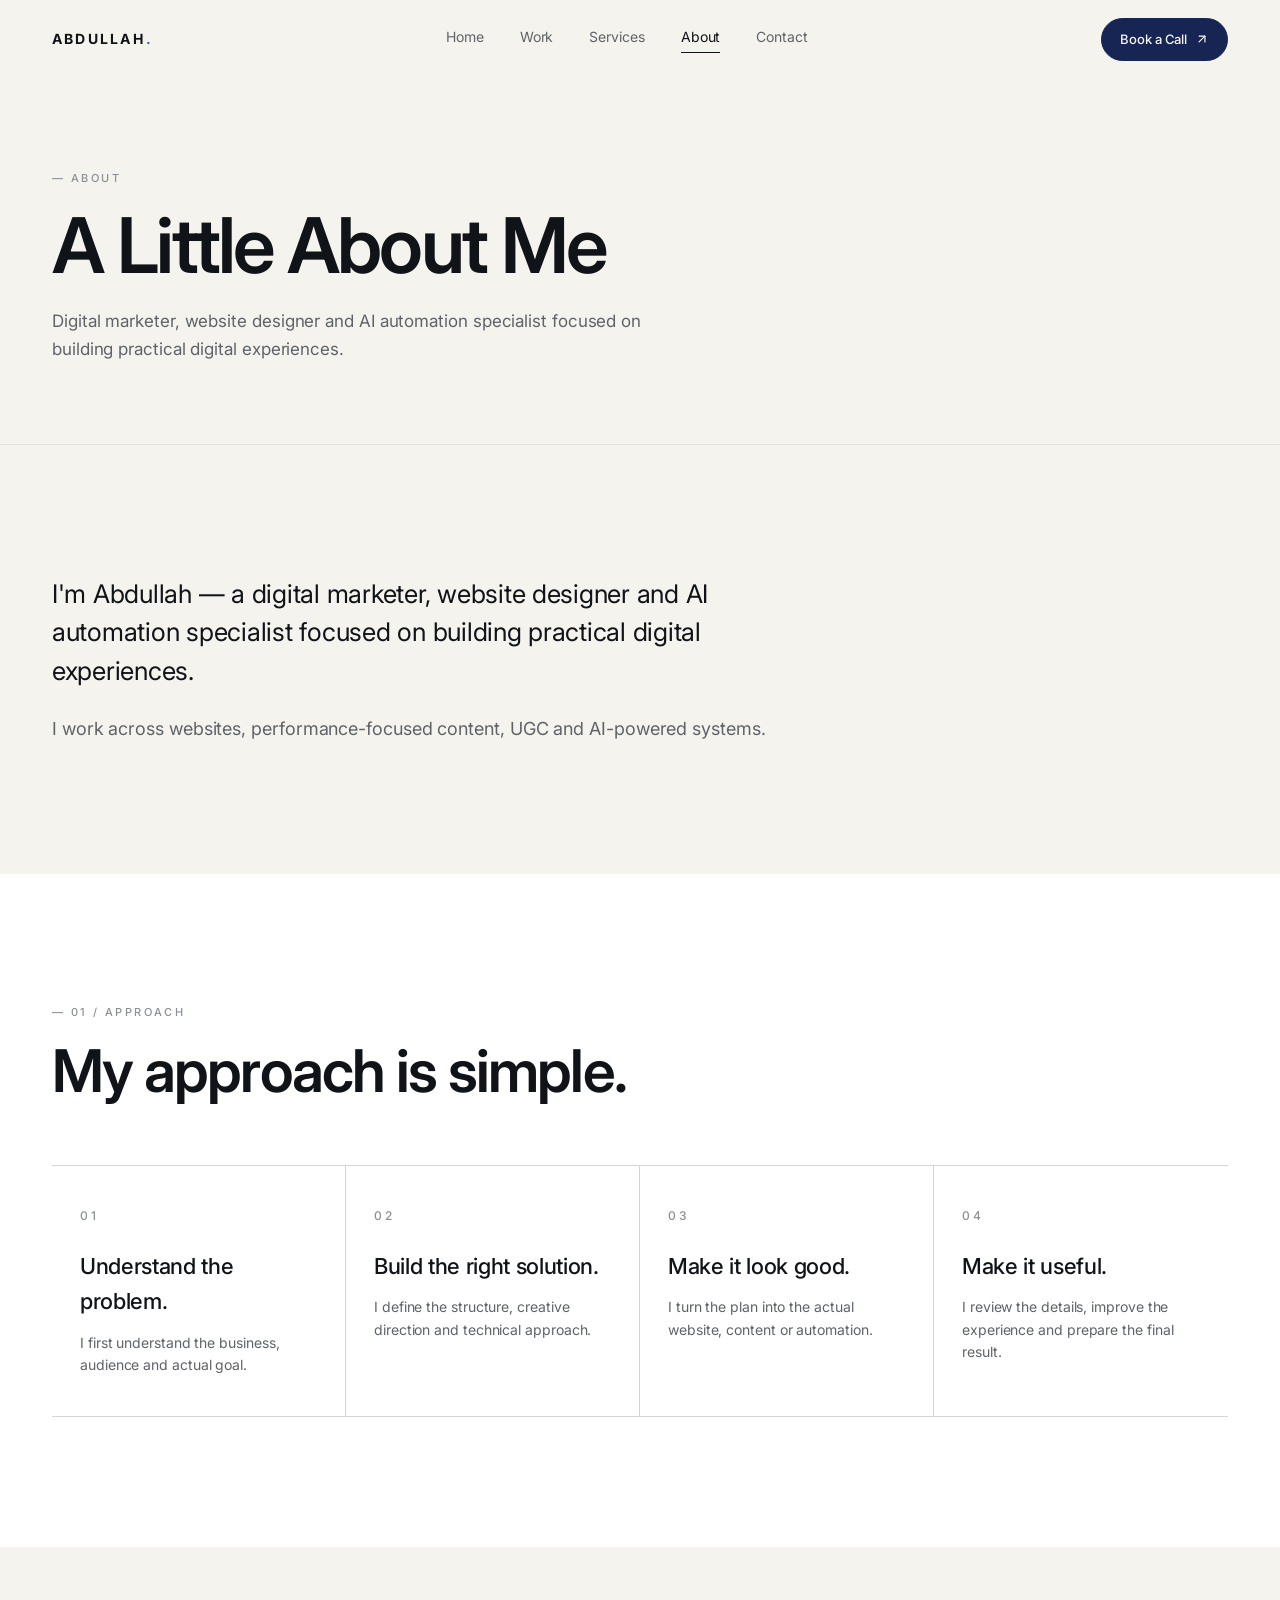
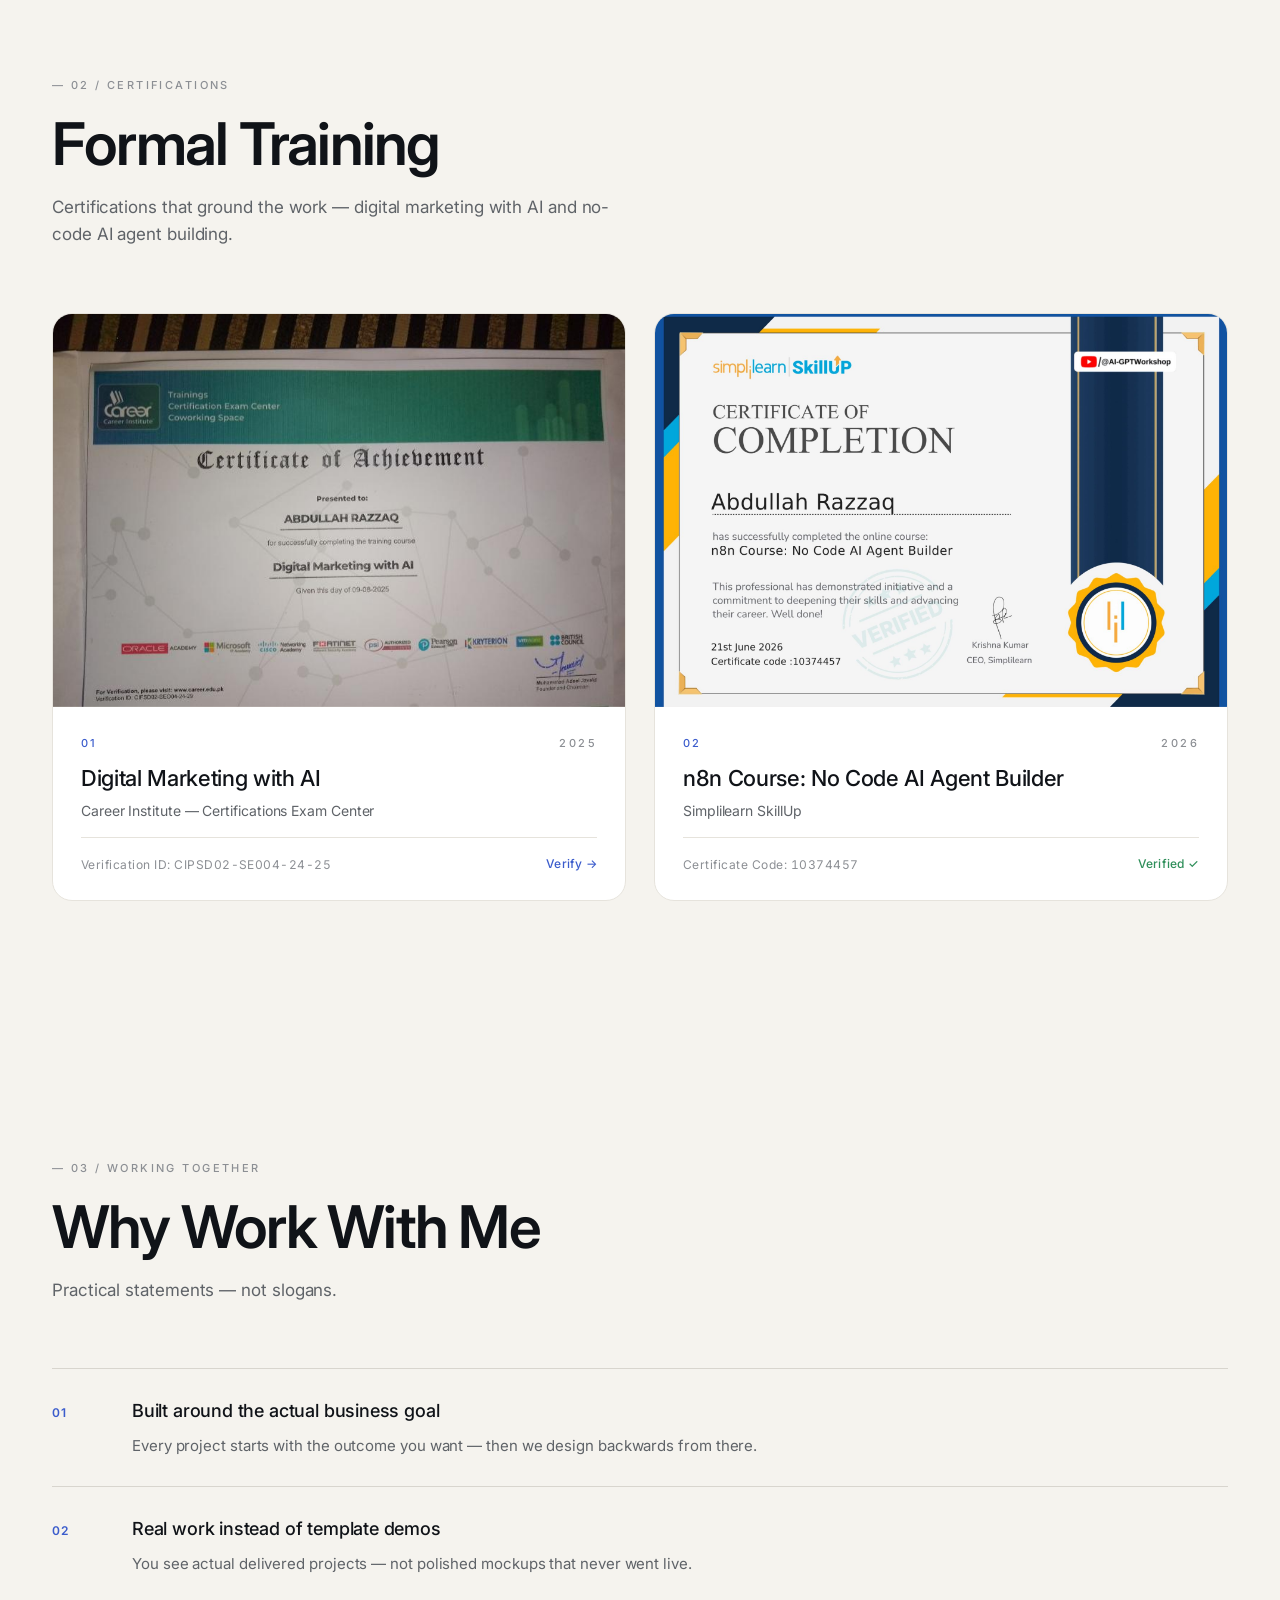
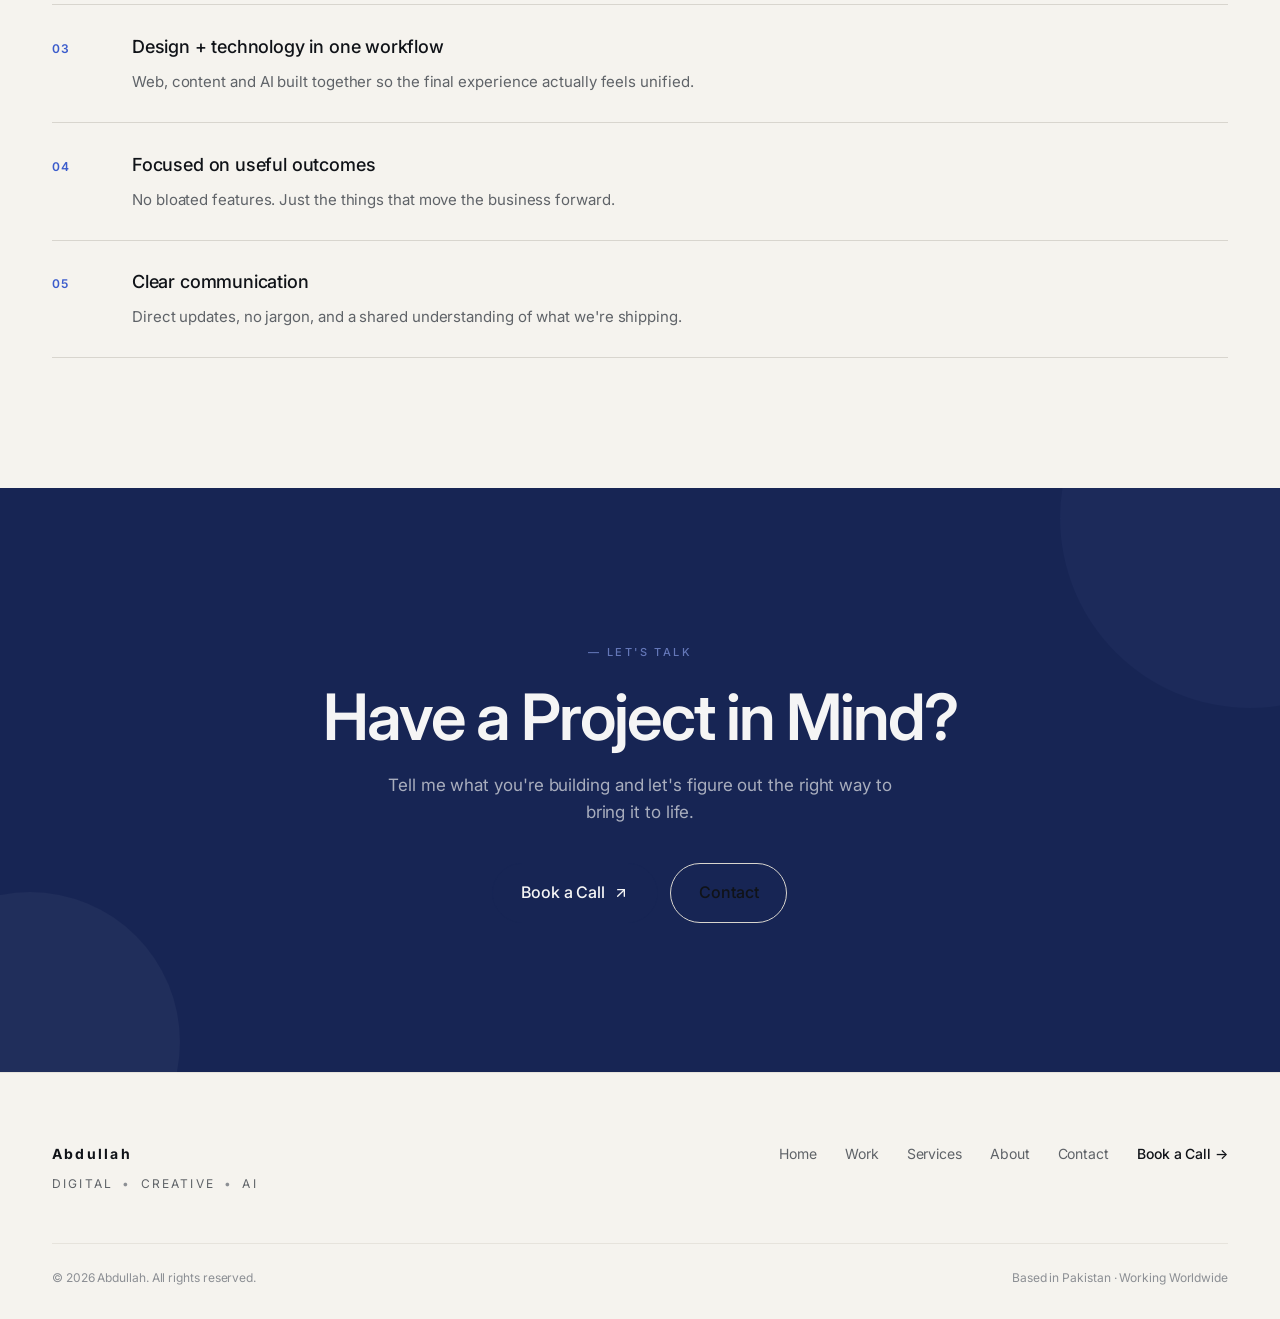
==== commit e14392fd: "Redesign: warm ivory + deep navy + muted blue editorial system" ====
--- a/about.html
+++ b/about.html
@@ -1,14 +1,14 @@
-<!DOCTYPE html>
+﻿<!DOCTYPE html>
 <html lang="en">
 <head>
     <meta charset="UTF-8" />
     <meta name="viewport" content="width=device-width, initial-scale=1.0" />
-    <meta name="theme-color" content="#08080A" />
+    <meta name="theme-color" content="#F5F3EE" />
     <title>About — Abdullah</title>
     <meta name="description" content="Digital marketer, website designer and AI automation specialist focused on building practical digital experiences." />
     <meta name="author" content="Abdullah" />
 
-    <link rel="icon" type="image/svg+xml" href="data:image/svg+xml,%3Csvg xmlns='http://www.w3.org/2000/svg' viewBox='0 0 100 100'%3E%3Crect width='100' height='100' rx='20' fill='%2308080A'/%3E%3Ctext x='50' y='66' font-family='Inter, sans-serif' font-size='52' font-weight='700' fill='%23F5F5F5' text-anchor='middle'%3EA%3C/text%3E%3C/svg%3E" />
+    <link rel="icon" type="image/svg+xml" href="data:image/svg+xml,%3Csvg xmlns='http://www.w3.org/2000/svg' viewBox='0 0 100 100'%3E%3Crect width='100' height='100' rx='20' fill='%23F5F3EE'/%3E%3Ctext x='50' y='66' font-family='Inter, sans-serif' font-size='52' font-weight='700' fill='%23172554' text-anchor='middle'%3EA%3C/text%3E%3C/svg%3E" />
 
     <link rel="preconnect" href="https://fonts.googleapis.com" />
     <link rel="preconnect" href="https://fonts.gstatic.com" crossorigin />
--- a/styles.css
+++ b/styles.css
@@ -1,39 +1,45 @@
 /* =====================================================
    ABDULLAH — Portfolio
-   Design system: premium, editorial, dark, restrained.
+   Design system: editorial, warm ivory, deep navy accent,
+   muted blue only as a small accent. Designed, not generated.
    ===================================================== */
 
 :root {
-    /* Background */
-    --bg-primary: #08080A;
-    --bg-secondary: #0D0B12;
-    --bg-tertiary: #110E18;
-
-    /* Purple accents */
-    --purple-deep: #271B30;
-    --purple-accent: #6D4AFF;
-    --purple-soft: #8B6CFF;
+    /* Backgrounds — warm ivory dominant */
+    --bg: #F5F3EE;             /* primary ivory */
+    --bg-alt: #EAE7DF;         /* secondary / UGC section */
+    --bg-white: #FFFFFF;       /* pure white */
+    --bg-dark: #172554;        /* navy accent section */
+    --bg-dark-2: #0F1B3D;      /* deeper navy */
 
     /* Text */
-    --text-primary: #F5F5F5;
-    --text-secondary: #A5A5AD;
-    --text-tertiary: #6B6B75;
+    --ink: #101318;            /* strong headings */
+    --text: #111827;           /* primary body */
+    --text-2: #5F6368;         /* secondary */
+    --text-3: #8C8F94;          /* tertiary / labels */
+    --on-dark: #F5F5F5;
+    --on-dark-2: rgba(245, 245, 245, 0.66);
+
+    /* Accents */
+    --navy: #172554;
+    --blue: #3B5CCC;
+    --blue-soft: #6477B8;
 
     /* Borders */
-    --border: rgba(255, 255, 255, 0.08);
-    --border-soft: rgba(255, 255, 255, 0.04);
-    --border-strong: rgba(255, 255, 255, 0.14);
+    --border: #D8D5CE;
+    --border-2: #E6E3DC;
+    --border-dark: rgba(245, 245, 245, 0.12);
 
     /* Layout */
     --container: 1240px;
     --radius-sm: 10px;
     --radius-md: 16px;
-    --radius-lg: 24px;
+    --radius-lg: 20px;
 
     /* Motion */
     --ease: cubic-bezier(0.22, 1, 0.36, 1);
     --t-fast: 220ms;
-    --t-base: 420ms;
+    --t-base: 380ms;
     --t-slow: 700ms;
 }
 
@@ -52,14 +58,15 @@
 }
 
 body {
-    background: var(--bg-primary);
-    color: var(--text-primary);
-    font-family: 'Inter', -apple-system, BlinkMacSystemFont, sans-serif;
+    background: var(--bg);
+    color: var(--text);
+    font-family: 'Inter', -apple-system, BlinkMacSystemFont, 'Segoe UI', sans-serif;
     font-weight: 400;
     font-size: 16px;
     line-height: 1.6;
     overflow-x: hidden;
     letter-spacing: -0.005em;
+    -webkit-font-smoothing: antialiased;
 }
 
 img, picture, video {
@@ -79,13 +86,28 @@
 
 ul, ol { list-style: none; }
 
-::selection { background: var(--purple-accent); color: #fff; }
+::selection { background: var(--navy); color: var(--on-dark); }
 
 /* Scrollbar */
 ::-webkit-scrollbar { width: 10px; height: 10px; }
-::-webkit-scrollbar-track { background: var(--bg-primary); }
-::-webkit-scrollbar-thumb { background: rgba(255,255,255,0.08); border-radius: 10px; }
-::-webkit-scrollbar-thumb:hover { background: rgba(255,255,255,0.16); }
+::-webkit-scrollbar-track { background: var(--bg); }
+::-webkit-scrollbar-thumb { background: var(--border); border-radius: 10px; }
+::-webkit-scrollbar-thumb:hover { background: #B9B5AC; }
+
+/* ============ SUBTLE CURSOR GLOW (ivory + navy) ============ */
+.cursor-glow {
+    position: fixed;
+    inset: 0;
+    pointer-events: none;
+    z-index: 1;
+    background: radial-gradient(480px circle at var(--mx, 50%) var(--my, 50%), rgba(23, 37, 84, 0.04), transparent 50%);
+    transition: opacity 400ms var(--ease);
+    opacity: 0;
+}
+
+@media (hover: hover) and (pointer: fine) {
+    .cursor-glow.active { opacity: 1; }
+}
 
 /* ============ CONTAINER ============ */
 .container {
@@ -99,22 +121,6 @@
     .container { padding: 0 22px; }
 }
 
-/* ============ CURSOR GLOW ============ */
-.cursor-glow {
-    position: fixed;
-    inset: 0;
-    pointer-events: none;
-    z-index: 1;
-    background: radial-gradient(600px circle at var(--mx, 50%) var(--my, 50%), rgba(109, 74, 255, 0.06), transparent 50%);
-    transition: opacity 400ms var(--ease);
-    opacity: 0;
-    mix-blend-mode: screen;
-}
-
-@media (hover: hover) and (pointer: fine) {
-    .cursor-glow.active { opacity: 1; }
-}
-
 /* ============ BUTTONS ============ */
 .btn {
     display: inline-flex;
@@ -125,25 +131,26 @@
     border-radius: 999px;
     font-size: 14px;
     font-weight: 500;
-    letter-spacing: -0.01em;
-    transition: transform 280ms var(--ease), background 280ms var(--ease), color 280ms var(--ease), border-color 280ms var(--ease), box-shadow 280ms var(--ease);
+    letter-spacing: -0.005em;
+    transition: background var(--t-fast) var(--ease), color var(--t-fast) var(--ease), border-color var(--t-fast) var(--ease), transform var(--t-fast) var(--ease), box-shadow var(--t-fast) var(--ease);
     white-space: nowrap;
     user-select: none;
     cursor: pointer;
     will-change: transform;
 }
 
+/* Primary: deep navy, white text */
 .btn-primary {
-    background: #fff;
-    color: #0A0A0C;
-    box-shadow: 0 1px 0 rgba(255,255,255,0.04) inset;
+    background: var(--navy);
+    color: var(--on-dark);
+    border: 1px solid var(--navy);
 }
 
 .btn-primary:hover {
+    background: var(--ink);
+    border-color: var(--ink);
     transform: translateY(-2px);
-    background: var(--purple-soft);
-    color: #fff;
-    box-shadow: 0 10px 30px -10px rgba(109, 74, 255, 0.45);
+    box-shadow: 0 14px 30px -16px rgba(23, 37, 84, 0.45);
 }
 
 .btn-primary:active {
@@ -152,23 +159,26 @@
 }
 
 .btn-primary svg {
-    transition: transform 280ms var(--ease);
+    transition: transform var(--t-fast) var(--ease);
 }
 
 .btn-primary:hover svg {
     transform: translate(3px, -3px);
 }
 
+/* Secondary: ivory / ghost */
 .btn-ghost {
     background: transparent;
-    color: var(--text-primary);
-    border: 1px solid var(--border-strong);
+    color: var(--ink);
+    border: 1px solid var(--border);
 }
 
 .btn-ghost:hover {
-    background: rgba(255,255,255,0.05);
-    border-color: rgba(255,255,255,0.28);
+    background: var(--bg-white);
+    border-color: var(--ink);
+    color: var(--ink);
     transform: translateY(-2px);
+    box-shadow: 0 10px 24px -16px rgba(16, 19, 24, 0.18);
 }
 
 .btn-ghost:active {
@@ -176,8 +186,45 @@
     transition-duration: 110ms;
 }
 
-.btn-lg { padding: 15px 26px; font-size: 15px; }
-.btn-xl { padding: 18px 32px; font-size: 16px; }
+.btn-lg { padding: 14px 24px; font-size: 15px; }
+.btn-xl { padding: 16px 28px; font-size: 16px; }
+
+/* Light variant for navy-bg sections */
+.btn-light {
+    background: var(--bg-white);
+    color: var(--navy);
+    border: 1px solid var(--bg-white);
+}
+
+.btn-light:hover {
+    background: var(--bg);
+    border-color: var(--bg);
+    color: var(--navy);
+    transform: translateY(-2px);
+    box-shadow: 0 14px 30px -16px rgba(0, 0, 0, 0.45);
+}
+
+.btn-light:active {
+    transform: translateY(0) scale(0.985);
+    transition-duration: 110ms;
+}
+
+.btn-outline-light {
+    background: transparent;
+    color: var(--on-dark);
+    border: 1px solid rgba(245, 245, 245, 0.28);
+}
+
+.btn-outline-light:hover {
+    background: rgba(245, 245, 245, 0.08);
+    border-color: rgba(245, 245, 245, 0.6);
+    transform: translateY(-2px);
+}
+
+.btn-outline-light:active {
+    transform: translateY(0) scale(0.985);
+    transition-duration: 110ms;
+}
 
 /* ============ NAV ============ */
 .nav {
@@ -186,20 +233,17 @@
     z-index: 100;
     padding: 18px 0;
     background: transparent;
-    transition: background 500ms var(--ease), backdrop-filter 500ms var(--ease), -webkit-backdrop-filter 500ms var(--ease), border-color 500ms var(--ease), padding 500ms var(--ease);
+    transition: background var(--t-base) var(--ease), backdrop-filter var(--t-base) var(--ease), -webkit-backdrop-filter var(--t-base) var(--ease), border-color var(--t-base) var(--ease), padding var(--t-base) var(--ease);
     border-bottom: 1px solid transparent;
 }
 
 .nav.is-scrolled {
-    background: rgba(8, 8, 10, 0.72);
+    background: rgba(245, 243, 238, 0.78);
     backdrop-filter: saturate(160%) blur(14px);
     -webkit-backdrop-filter: saturate(160%) blur(14px);
-    border-bottom-color: var(--border);
+    border-bottom-color: var(--border-2);
     padding: 12px 0;
 }
-
-.nav.is-scrolled .brand { letter-spacing: 0.14em; }
-.nav.is-scrolled .nav-cta { padding: 9px 16px; }
 
 .nav-inner {
     display: flex;
@@ -211,12 +255,12 @@
 .brand {
     font-weight: 700;
     font-size: 14px;
-    letter-spacing: 0.12em;
-    color: var(--text-primary);
+    letter-spacing: 0.16em;
+    color: var(--ink);
 }
 
 .brand-dot {
-    color: var(--purple-accent);
+    color: var(--blue);
     margin-left: 1px;
 }
 
@@ -230,7 +274,7 @@
     position: relative;
     font-size: 14px;
     font-weight: 400;
-    color: var(--text-secondary);
+    color: var(--text-2);
     transition: color var(--t-fast) var(--ease);
     padding-bottom: 4px;
 }
@@ -242,13 +286,13 @@
     bottom: 0;
     height: 1px;
     width: 0;
-    background: var(--purple-accent);
-    transition: width 380ms var(--ease);
-}
-
-.nav-link:hover { color: var(--text-primary); }
+    background: var(--ink);
+    transition: width var(--t-base) var(--ease);
+}
+
+.nav-link:hover { color: var(--ink); }
 .nav-link:hover::after { width: 100%; }
-.nav-link.active { color: var(--text-primary); }
+.nav-link.active { color: var(--ink); }
 .nav-link.active::after { width: 100%; }
 
 .nav-cta {
@@ -266,7 +310,7 @@
     transition: background var(--t-fast) var(--ease);
 }
 
-.nav-toggle:hover { background: rgba(255,255,255,0.04); }
+.nav-toggle:hover { background: var(--bg-white); }
 
 .nav-toggle span {
     position: absolute;
@@ -274,7 +318,7 @@
     transform: translateX(-50%);
     width: 18px;
     height: 1.5px;
-    background: var(--text-primary);
+    background: var(--ink);
     transition: transform var(--t-base) var(--ease), top var(--t-base) var(--ease);
 }
 
@@ -287,7 +331,7 @@
 .mobile-menu {
     position: fixed;
     inset: 0;
-    background: var(--bg-primary);
+    background: var(--bg);
     z-index: 95;
     opacity: 0;
     pointer-events: none;
@@ -313,7 +357,7 @@
     font-size: 38px;
     font-weight: 500;
     letter-spacing: -0.02em;
-    color: var(--text-primary);
+    color: var(--ink);
     padding: 6px 0;
     opacity: 0;
     transform: translateY(20px);
@@ -329,14 +373,15 @@
 .mobile-menu.is-open .mobile-link:nth-child(2) { transition-delay: 140ms; }
 .mobile-menu.is-open .mobile-link:nth-child(3) { transition-delay: 200ms; }
 .mobile-menu.is-open .mobile-link:nth-child(4) { transition-delay: 260ms; }
-
-.mobile-link:hover { color: var(--purple-soft); }
+.mobile-menu.is-open .mobile-link:nth-child(5) { transition-delay: 320ms; }
+
+.mobile-link:hover { color: var(--blue); }
 
 .mobile-cta {
     margin-top: 28px;
     opacity: 0;
     transition: opacity var(--t-base) var(--ease);
-    transition-delay: 320ms;
+    transition-delay: 380ms;
 }
 
 .mobile-menu.is-open .mobile-cta { opacity: 1; }
@@ -349,21 +394,36 @@
 /* ============ HERO ============ */
 .hero {
     position: relative;
-    padding: 160px 0 60px;
+    padding: 160px 0 80px;
     overflow: hidden;
 }
 
+/* Faint oversized navy shape — editorial accent, not glowing */
 .hero::before {
     content: "";
     position: absolute;
-    top: -20%;
-    right: -10%;
-    width: 600px;
-    height: 600px;
-    background: radial-gradient(circle, rgba(109, 74, 255, 0.10), transparent 70%);
+    top: -160px;
+    right: -200px;
+    width: 640px;
+    height: 640px;
+    background: var(--navy);
+    opacity: 0.04;
+    border-radius: 50%;
     pointer-events: none;
     z-index: 0;
-    filter: blur(40px);
+    transform: rotate(-15deg) skewY(-6deg);
+}
+
+/* A second very faint line element for editorial feel */
+.hero::after {
+    content: "";
+    position: absolute;
+    bottom: 60px;
+    left: 6%;
+    width: 1px;
+    height: 80px;
+    background: var(--border);
+    pointer-events: none;
 }
 
 .hero-inner {
@@ -381,50 +441,46 @@
     display: inline-flex;
     align-items: center;
     gap: 10px;
-    font-size: 12px;
-    letter-spacing: 0.18em;
-    color: var(--text-secondary);
+    font-size: 11px;
+    letter-spacing: 0.22em;
+    color: var(--text-2);
     margin-bottom: 28px;
     font-weight: 500;
+    text-transform: uppercase;
 }
 
 .eyebrow-dot {
     width: 6px;
     height: 6px;
     border-radius: 999px;
-    background: var(--purple-accent);
-    box-shadow: 0 0 12px var(--purple-accent);
-}
-
-.eyebrow-sep { color: var(--text-tertiary); }
+    background: var(--blue);
+}
+
+.eyebrow-sep { color: var(--text-3); }
 
 .hero-title {
-    font-size: clamp(40px, 6vw, 76px);
+    font-size: clamp(40px, 6.2vw, 78px);
     line-height: 1.04;
     letter-spacing: -0.035em;
     font-weight: 600;
-    color: var(--text-primary);
+    color: var(--ink);
     margin-bottom: 28px;
 }
 
-.hl {
-    background: linear-gradient(120deg, #fff 0%, var(--purple-soft) 60%, var(--purple-accent) 100%);
-    -webkit-background-clip: text;
-    -webkit-text-fill-color: transparent;
-    background-clip: text;
-    color: transparent;
-}
-
-.hl-soft {
+.hero-title .hl {
+    color: var(--ink);
+}
+
+.hero-title .hl-soft {
     font-style: italic;
     font-weight: 400;
-    color: var(--text-secondary);
+    color: var(--text-2);
 }
 
 .hero-sub {
     font-size: 17px;
     line-height: 1.65;
-    color: var(--text-secondary);
+    color: var(--text-2);
     max-width: 540px;
     margin-bottom: 36px;
     letter-spacing: -0.005em;
@@ -439,7 +495,7 @@
 
 .hero-trust {
     font-size: 13px;
-    color: var(--text-tertiary);
+    color: var(--text-3);
     margin-bottom: 32px;
     display: inline-flex;
     align-items: center;
@@ -450,31 +506,30 @@
     content: "";
     width: 6px;
     height: 6px;
-    background: #2ecc71;
+    background: #2F8F5A;
     border-radius: 999px;
-    box-shadow: 0 0 8px rgba(46, 204, 113, 0.5);
 }
 
 .hero-services {
     display: flex;
     align-items: center;
     gap: 18px;
-    font-size: 12px;
-    letter-spacing: 0.18em;
-    color: var(--text-secondary);
+    font-size: 11px;
+    letter-spacing: 0.22em;
+    color: var(--text-2);
     text-transform: uppercase;
     font-weight: 500;
 }
 
-.hs-sep { color: var(--text-tertiary); }
-
-/* Portrait */
+.hs-sep { color: var(--text-3); }
+
+/* Portrait — clean editorial */
 .hero-portrait {
     position: relative;
     display: flex;
     flex-direction: column;
     align-items: center;
-    gap: 18px;
+    gap: 22px;
     justify-self: end;
 }
 
@@ -484,7 +539,13 @@
     height: clamp(280px, 28vw, 420px);
     border-radius: 50%;
     isolation: isolate;
-    transition: transform 700ms var(--ease);
+    transition: transform var(--t-slow) var(--ease);
+}
+
+/* Hide purple ring + glow, keep portrait clean */
+.portrait-ring,
+.portrait-glow {
+    display: none !important;
 }
 
 .portrait-img {
@@ -494,55 +555,13 @@
     object-fit: cover;
     position: relative;
     z-index: 2;
-    border: 2px solid rgba(255,255,255,0.1);
+    border: 4px solid var(--bg-white);
+    outline: 1px solid var(--border);
+    box-shadow: 0 24px 48px -28px rgba(16, 19, 24, 0.18);
     transition: transform 900ms var(--ease);
     will-change: transform;
 }
 
-.portrait-ring {
-    position: absolute;
-    inset: -10px;
-    border-radius: 50%;
-    border: 1px solid rgba(139, 108, 255, 0.4);
-    z-index: 1;
-    animation: ring-rotate 22s linear infinite;
-    will-change: transform;
-}
-
-.portrait-ring::before,
-.portrait-ring::after {
-    content: "";
-    position: absolute;
-    width: 8px;
-    height: 8px;
-    background: var(--purple-soft);
-    border-radius: 999px;
-    box-shadow: 0 0 14px var(--purple-accent);
-}
-
-.portrait-ring::before { top: 8%; left: 50%; transform: translateX(-50%); }
-.portrait-ring::after { bottom: 8%; right: 8%; }
-
-@keyframes ring-rotate {
-    to { transform: rotate(360deg); }
-}
-
-.portrait-glow {
-    position: absolute;
-    inset: -40px;
-    border-radius: 50%;
-    background: radial-gradient(circle at center, rgba(109,74,255,0.18), transparent 60%);
-    z-index: 0;
-    filter: blur(20px);
-    animation: glow-breathe 8s ease-in-out infinite;
-    will-change: opacity, transform;
-}
-
-@keyframes glow-breathe {
-    0%, 100% { opacity: 0.85; transform: scale(1); }
-    50%      { opacity: 1; transform: scale(1.03); }
-}
-
 .portrait-wrap:hover .portrait-img { transform: scale(1.012); }
 .portrait-wrap:hover { transform: translateY(-2px); }
 
@@ -550,24 +569,25 @@
     display: flex;
     align-items: center;
     gap: 14px;
-    font-size: 12px;
-    letter-spacing: 0.12em;
-    color: var(--text-secondary);
+    font-size: 11px;
+    letter-spacing: 0.22em;
+    color: var(--text-2);
     text-transform: uppercase;
+    font-weight: 500;
 }
 
 .meta-line {
     width: 36px;
     height: 1px;
-    background: var(--border-strong);
-}
-
-/* Hero marquee */
+    background: var(--border);
+}
+
+/* Hero marquee — kept editorial */
 .hero-marquee {
-    margin-top: 80px;
+    margin-top: 90px;
     overflow: hidden;
-    border-top: 1px solid var(--border-soft);
-    border-bottom: 1px solid var(--border-soft);
+    border-top: 1px solid var(--border-2);
+    border-bottom: 1px solid var(--border-2);
     padding: 22px 0;
     mask-image: linear-gradient(90deg, transparent, #000 10%, #000 90%, transparent);
     -webkit-mask-image: linear-gradient(90deg, transparent, #000 10%, #000 90%, transparent);
@@ -584,10 +604,10 @@
     font-size: 11px;
     letter-spacing: 0.22em;
     text-transform: uppercase;
-    color: var(--text-tertiary);
+    color: var(--text-3);
     font-weight: 500;
     z-index: 2;
-    transition: opacity 500ms var(--ease), transform 500ms var(--ease);
+    transition: opacity var(--t-base) var(--ease), transform var(--t-base) var(--ease);
 }
 
 .scroll-indicator.is-hidden {
@@ -599,7 +619,7 @@
 .scroll-indicator-line {
     width: 1px;
     height: 36px;
-    background: linear-gradient(180deg, transparent, var(--border-strong) 30%, var(--border-strong));
+    background: var(--border);
     position: relative;
     overflow: hidden;
 }
@@ -610,10 +630,9 @@
     top: 0;
     left: 50%;
     transform: translateX(-50%);
-    width: 2px;
+    width: 1px;
     height: 10px;
-    background: var(--purple-soft);
-    border-radius: 2px;
+    background: var(--ink);
     animation: scroll-dot 2.6s ease-in-out infinite;
 }
 
@@ -633,57 +652,60 @@
     gap: 38px;
     white-space: nowrap;
     animation: marquee 38s linear infinite;
-    font-size: 14px;
-    letter-spacing: 0.06em;
-    color: var(--text-secondary);
+    font-size: 13px;
+    letter-spacing: 0.08em;
+    color: var(--text-2);
     text-transform: uppercase;
     font-weight: 500;
 }
 
-.marquee-track span:nth-child(even) { color: var(--text-tertiary); }
+.marquee-track span:nth-child(even) { color: var(--text-3); }
 
 @keyframes marquee {
     to { transform: translateX(-50%); }
 }
 
-/* ============ SECTIONS ============ */
+/* ============ SECTIONS — generic ============ */
 .section {
-    padding: 120px 0;
+    padding: 130px 0;
     position: relative;
 }
 
+.section-tight { padding: 80px 0; }
+
 .section-head {
-    max-width: 720px;
+    max-width: 760px;
     margin-bottom: 64px;
 }
 
 .section-eyebrow {
-    font-size: 12px;
-    letter-spacing: 0.2em;
-    color: var(--text-tertiary);
-    margin-bottom: 16px;
+    font-size: 11px;
+    letter-spacing: 0.22em;
+    color: var(--text-3);
+    margin-bottom: 18px;
     text-transform: uppercase;
     font-weight: 500;
 }
 
 .section-title {
-    font-size: clamp(34px, 4.4vw, 56px);
-    line-height: 1.05;
+    font-size: clamp(36px, 4.6vw, 60px);
+    line-height: 1.04;
     letter-spacing: -0.03em;
     font-weight: 600;
-    margin-bottom: 18px;
-    color: var(--text-primary);
+    margin-bottom: 20px;
+    color: var(--ink);
 }
 
 .section-sub {
     font-size: 17px;
     line-height: 1.6;
-    color: var(--text-secondary);
+    color: var(--text-2);
     max-width: 560px;
 }
 
 /* ============ WORK ============ */
-.section-work { padding-top: 80px; }
+.section-work { background: var(--bg-white); padding: 110px 0; }
+.section-featured { background: var(--bg-white); padding: 110px 0; }
 
 .work-filters {
     display: flex;
@@ -693,24 +715,25 @@
 }
 
 .filter-btn {
-    padding: 10px 18px;
+    padding: 9px 18px;
     border-radius: 999px;
     border: 1px solid var(--border);
-    color: var(--text-secondary);
+    color: var(--text-2);
+    background: transparent;
     font-size: 13px;
     font-weight: 500;
-    transition: all var(--t-fast) var(--ease);
+    transition: background var(--t-fast) var(--ease), color var(--t-fast) var(--ease), border-color var(--t-fast) var(--ease);
 }
 
 .filter-btn:hover {
-    color: var(--text-primary);
-    border-color: var(--border-strong);
+    color: var(--ink);
+    border-color: var(--ink);
 }
 
 .filter-btn.active {
-    background: var(--text-primary);
-    color: #0A0A0C;
-    border-color: var(--text-primary);
+    background: var(--ink);
+    color: var(--bg-white);
+    border-color: var(--ink);
 }
 
 .work-group {
@@ -722,7 +745,7 @@
 
 .work-group.is-visible {
     display: block;
-    animation: filter-fade-in 420ms var(--ease) forwards;
+    animation: filter-fade-in var(--t-base) var(--ease) forwards;
 }
 
 @keyframes filter-fade-in {
@@ -731,9 +754,9 @@
 }
 
 .group-label {
-    font-size: 13px;
-    letter-spacing: 0.18em;
-    color: var(--purple-soft);
+    font-size: 12px;
+    letter-spacing: 0.22em;
+    color: var(--blue);
     text-transform: uppercase;
     margin-bottom: 12px;
     font-weight: 500;
@@ -746,18 +769,18 @@
     content: "";
     width: 24px;
     height: 1px;
-    background: var(--purple-accent);
+    background: var(--blue);
 }
 
 .group-sub {
     font-size: 16px;
-    color: var(--text-secondary);
+    color: var(--text-2);
     max-width: 540px;
     margin-bottom: 36px;
     line-height: 1.6;
 }
 
-/* Editorial grid (websites) */
+/* Editorial grid (websites) — asymmetric */
 .editorial-grid {
     display: grid;
     grid-template-columns: repeat(6, 1fr);
@@ -770,13 +793,14 @@
     grid-row: span 2;
 }
 
-.work-feature .work-title { font-size: 28px; }
+.work-feature .work-title { font-size: 26px; }
 
 .work-card:not(.work-feature) {
     grid-column: span 2;
     grid-row: span 1;
 }
 
+/* AI grid — 2x2 */
 .ai-grid .work-card {
     grid-column: span 3;
 }
@@ -784,18 +808,18 @@
 .work-card {
     position: relative;
     cursor: pointer;
-    border-radius: var(--radius-md);
+    border-radius: var(--radius-lg);
     overflow: hidden;
-    background: var(--bg-secondary);
-    border: 1px solid var(--border-soft);
-    transition: transform 420ms var(--ease), border-color 420ms var(--ease), box-shadow 420ms var(--ease);
+    background: var(--bg-alt);
+    border: 1px solid var(--border-2);
+    transition: transform var(--t-base) var(--ease), border-color var(--t-base) var(--ease), box-shadow var(--t-base) var(--ease);
     will-change: transform;
 }
 
 .work-card:hover {
-    border-color: var(--border-strong);
+    border-color: var(--border);
     transform: translateY(-4px);
-    box-shadow: 0 24px 60px -28px rgba(0, 0, 0, 0.7);
+    box-shadow: 0 24px 60px -32px rgba(16, 19, 24, 0.16);
 }
 
 .work-card:hover .thumb img {
@@ -803,10 +827,9 @@
 }
 
 .work-card:hover .play-btn {
-    background: var(--purple-soft);
-    color: #fff;
+    background: var(--navy);
+    color: var(--on-dark);
     transform: translate(-50%, -50%) scale(1.04);
-    box-shadow: 0 0 0 6px rgba(139, 108, 255, 0.18);
 }
 
 .work-card .thumb img {
@@ -820,10 +843,10 @@
     height: 100%;
     overflow: hidden;
     aspect-ratio: 16/9;
-    background: #15131C;
-}
-
-.thumb img { transition: opacity 500ms var(--ease); }
+    background: var(--bg-alt);
+}
+
+.thumb img { transition: opacity var(--t-base) var(--ease); }
 
 .work-feature .thumb { aspect-ratio: 16/9; }
 
@@ -836,7 +859,7 @@
 .thumb-overlay {
     position: absolute;
     inset: 0;
-    background: linear-gradient(180deg, transparent 30%, rgba(0,0,0,0.6) 100%);
+    background: linear-gradient(180deg, transparent 50%, rgba(16, 19, 24, 0.35) 100%);
     pointer-events: none;
 }
 
@@ -848,14 +871,14 @@
     width: 56px;
     height: 56px;
     border-radius: 999px;
-    background: rgba(255,255,255,0.92);
-    color: #0A0A0C;
+    background: rgba(255, 255, 255, 0.95);
+    color: var(--navy);
     display: inline-flex;
     align-items: center;
     justify-content: center;
     z-index: 2;
     transition: background var(--t-fast) var(--ease), transform var(--t-fast) var(--ease), color var(--t-fast) var(--ease);
-    backdrop-filter: blur(8px);
+    box-shadow: 0 8px 24px -10px rgba(16, 19, 24, 0.25);
 }
 
 .play-btn.small {
@@ -866,7 +889,8 @@
 }
 
 .work-card:hover .play-btn.small,
-.ugc-card:hover .play-btn.small {
+.ugc-card:hover .play-btn.small,
+.ugc-featured:hover .play-btn.small {
     opacity: 1;
     transform: translate(-50%, -50%) scale(1);
 }
@@ -876,7 +900,7 @@
     position: absolute;
     inset: -4px;
     border-radius: 999px;
-    border: 1px solid rgba(255,255,255,0.2);
+    border: 1px solid rgba(255, 255, 255, 0.4);
 }
 
 .work-meta {
@@ -892,9 +916,9 @@
 
 .work-cat {
     font-size: 11px;
-    letter-spacing: 0.16em;
+    letter-spacing: 0.22em;
     text-transform: uppercase;
-    color: rgba(255,255,255,0.85);
+    color: rgba(255, 255, 255, 0.92);
     font-weight: 500;
 }
 
@@ -908,64 +932,74 @@
 
 .work-view {
     font-size: 12px;
-    color: rgba(255,255,255,0.7);
+    color: rgba(255, 255, 255, 0.78);
     margin-top: 4px;
-    letter-spacing: 0.05em;
+    letter-spacing: 0.04em;
     transition: color var(--t-fast) var(--ease);
 }
 
-.work-card:hover .work-view { color: var(--purple-soft); }
-
-/* ============ UGC ============ */
+.work-card:hover .work-view { color: var(--on-dark); }
+
+/* ============ UGC — alt ivory background ============ */
+.section-ugc-feature {
+    background: var(--bg-alt);
+    padding: 130px 0;
+}
+
 .ugc-sections {
     display: flex;
     flex-direction: column;
-    gap: 40px;
+    gap: 56px;
 }
 
 .ugc-block-head {
     display: flex;
     align-items: baseline;
     gap: 14px;
-    margin-bottom: 18px;
+    margin-bottom: 20px;
 }
 
 .ugc-block-head h4 {
     font-size: 18px;
     font-weight: 500;
     letter-spacing: -0.01em;
-    color: var(--text-primary);
+    color: var(--ink);
 }
 
 .ugc-count {
     font-size: 12px;
-    color: var(--text-tertiary);
+    color: var(--text-3);
     letter-spacing: 0.06em;
 }
 
 .ugc-row {
     display: grid;
     grid-template-columns: repeat(auto-fill, minmax(220px, 1fr));
-    gap: 18px;
+    gap: 22px;
 }
 
 .ugc-card {
     cursor: pointer;
-    border-radius: 18px;
+    border-radius: var(--radius-md);
     overflow: hidden;
-    background: var(--bg-secondary);
-    transition: transform 420ms var(--ease);
+    background: var(--bg-white);
+    border: 1px solid var(--border-2);
+    transition: transform var(--t-base) var(--ease), border-color var(--t-base) var(--ease), box-shadow var(--t-base) var(--ease);
     will-change: transform;
 }
 
-.ugc-card:hover { transform: translateY(-4px); }
+.ugc-card:hover {
+    transform: translateY(-4px);
+    border-color: var(--border);
+    box-shadow: 0 24px 50px -32px rgba(16, 19, 24, 0.16);
+}
 
 .ugc-thumb {
     position: relative;
     width: 100%;
     aspect-ratio: 9/16;
     overflow: hidden;
-    background: #15131C;
+    background: var(--bg-alt);
 }
 
 .ugc-thumb img {
@@ -981,149 +1015,93 @@
 }
 
 .ugc-card:hover .ugc-tag {
-    color: var(--text-primary);
+    color: var(--ink);
     transform: translateX(2px);
 }
 
 .ugc-tag {
     display: inline-block;
-    margin-top: 10px;
+    margin-top: 12px;
+    margin-left: 14px;
+    margin-bottom: 14px;
     font-size: 11px;
-    letter-spacing: 0.14em;
-    color: var(--text-secondary);
+    letter-spacing: 0.22em;
+    color: var(--text-2);
     text-transform: uppercase;
     font-weight: 500;
-    transition: color 280ms var(--ease), transform 280ms var(--ease);
-}
-
-.ugc-thumb::after {
-    content: "";
-    position: absolute;
-    inset: 0;
-    background: linear-gradient(180deg, transparent 50%, rgba(0,0,0,0.5) 100%);
-    pointer-events: none;
-}
-
-/* ============ UGC FEATURE ============ */
-.section-ugc-feature {
-    background: var(--bg-secondary);
-    border-top: 1px solid var(--border-soft);
-    border-bottom: 1px solid var(--border-soft);
-}
-
-.ugc-feature-inner {
+    transition: color var(--t-fast) var(--ease), transform var(--t-fast) var(--ease);
+}
+
+/* ============ UGC FEATURED (home) ============ */
+.section-featured-ugc {
+    background: var(--bg-alt);
+    padding: 130px 0;
+}
+
+.ugc-featured-row {
     display: grid;
-    grid-template-columns: 1fr 1fr;
-    gap: 80px;
-    align-items: center;
-}
-
-.ugc-feature-title {
-    font-size: clamp(34px, 4.4vw, 56px);
-    line-height: 1.05;
+    grid-template-columns: repeat(5, 1fr);
+    gap: 18px;
+}
+
+.ugc-featured {
+    cursor: pointer;
+    border-radius: var(--radius-md);
+    overflow: hidden;
+    background: var(--bg-white);
+    border: 1px solid var(--border-2);
+    transition: transform var(--t-base) var(--ease), border-color var(--t-base) var(--ease), box-shadow var(--t-base) var(--ease);
+    will-change: transform;
+}
+
+.ugc-featured:hover {
+    transform: translateY(-4px);
+    border-color: var(--border);
+    box-shadow: 0 24px 50px -32px rgba(16, 19, 24, 0.16);
+}
+.ugc-featured:hover .ugc-thumb img { transform: scale(1.025); }
+.ugc-featured:hover .ugc-tag { color: var(--ink); transform: translateX(2px); }
+
+/* ============ AI FEATURE ============ */
+.section-ai-feature {
+    background: var(--bg-dark);
+    color: var(--on-dark);
+    padding: 140px 0;
+}
+
+.section-ai-feature .section-eyebrow {
+    color: var(--blue-soft);
+}
+
+.section-ai-feature .section-title {
+    color: var(--on-dark);
+}
+
+.section-ai-feature .section-sub {
+    color: var(--on-dark-2);
+}
+
+.ai-feature-inner { max-width: 920px; margin: 0 auto; }
+
+.ai-feature-head { margin-bottom: 56px; }
+
+.ai-feature-title {
+    font-size: clamp(36px, 4.6vw, 60px);
+    line-height: 1.04;
     letter-spacing: -0.03em;
     font-weight: 600;
-    margin-bottom: 24px;
-}
-
-.ugc-feature-sub {
-    font-size: 17px;
-    color: var(--text-secondary);
-    margin-bottom: 28px;
-    line-height: 1.6;
-    max-width: 480px;
-}
-
-.text-link {
-    display: inline-flex;
-    align-items: center;
-    gap: 6px;
-    font-size: 14px;
-    color: var(--purple-soft);
-    letter-spacing: 0.02em;
-    padding-bottom: 2px;
-    position: relative;
-}
-
-.text-link::after {
-    content: "";
-    position: absolute;
-    left: 0;
-    bottom: 0;
-    width: 0;
-    height: 1px;
-    background: var(--purple-soft);
-    transition: width 380ms var(--ease);
-}
-
-.text-link:hover {
-    gap: 12px;
-}
-
-.text-link:hover::after {
-    width: 100%;
-}
-
-.ugc-feature-visual {
-    display: flex;
-    justify-content: center;
-}
-
-.ugc-phone {
-    position: relative;
-    width: 280px;
-    padding: 14px;
-    border-radius: 36px;
-    background: #15131C;
-    border: 1px solid var(--border-strong);
-    box-shadow:
-        0 30px 80px -20px rgba(109, 74, 255, 0.25),
-        0 0 0 1px rgba(255,255,255,0.04);
-}
-
-.phone-notch {
-    position: absolute;
-    top: 16px;
-    left: 50%;
-    transform: translateX(-50%);
-    width: 60px;
-    height: 16px;
-    background: #050507;
-    border-radius: 999px;
-    z-index: 3;
-}
-
-.phone-stack {
-    padding-top: 18px;
-}
-
-.phone-card {
-    cursor: pointer;
-    border-radius: 24px;
-}
-
-/* ============ AI FEATURE ============ */
-.ai-feature-inner { max-width: 920px; margin: 0 auto; text-align: left; }
-
-.ai-feature-head { margin-bottom: 56px; }
-
-.ai-feature-title {
-    font-size: clamp(34px, 4.4vw, 56px);
-    line-height: 1.05;
-    letter-spacing: -0.03em;
-    font-weight: 600;
-    margin-bottom: 18px;
+    margin-bottom: 20px;
 }
 
 .ai-feature-sub {
     font-size: 17px;
-    color: var(--text-secondary);
-    max-width: 540px;
+    color: var(--on-dark-2);
+    max-width: 560px;
     line-height: 1.6;
 }
 
 .ai-stack {
-    border-top: 1px solid var(--border);
+    border-top: 1px solid var(--border-dark);
 }
 
 .ai-line {
@@ -1132,35 +1110,34 @@
     align-items: center;
     gap: 32px;
     padding: 32px 0;
-    border-bottom: 1px solid var(--border);
+    border-bottom: 1px solid var(--border-dark);
     cursor: pointer;
-    transition: padding var(--t-base) var(--ease), background var(--t-base) var(--ease);
+    transition: padding var(--t-base) var(--ease);
 }
 
 .ai-line:hover {
     padding-left: 12px;
-    background: linear-gradient(90deg, rgba(109,74,255,0.04), transparent 60%);
 }
 
 .ai-num {
-    font-size: 13px;
-    color: var(--text-tertiary);
-    font-weight: 500;
-    letter-spacing: 0.08em;
+    font-size: 12px;
+    color: var(--blue-soft);
+    font-weight: 500;
+    letter-spacing: 0.1em;
     width: 30px;
 }
 
 .ai-meta h4 {
     font-size: 22px;
     font-weight: 500;
-    color: var(--text-primary);
+    color: var(--on-dark);
     letter-spacing: -0.015em;
     margin-bottom: 4px;
 }
 
 .ai-meta p {
     font-size: 14px;
-    color: var(--text-secondary);
+    color: var(--on-dark-2);
 }
 
 .ai-play {
@@ -1168,100 +1145,106 @@
     align-items: center;
     gap: 8px;
     font-size: 13px;
-    color: var(--text-primary);
+    color: var(--on-dark);
     padding: 10px 18px;
-    border: 1px solid var(--border-strong);
+    border: 1px solid rgba(245, 245, 245, 0.28);
+    background: transparent;
     border-radius: 999px;
-    transition: background var(--t-fast) var(--ease), color var(--t-fast) var(--ease), border-color var(--t-fast) var(--ease);
+    transition: background var(--t-fast) var(--ease), border-color var(--t-fast) var(--ease);
 }
 
 .ai-play svg { transition: transform var(--t-fast) var(--ease); }
 
 .ai-line:hover .ai-play {
-    background: var(--purple-soft);
-    color: #fff;
-    border-color: var(--purple-soft);
+    background: var(--on-dark);
+    color: var(--navy);
+    border-color: var(--on-dark);
 }
 
 .ai-line:hover .ai-play svg { transform: translateX(2px); }
 
 /* ============ SERVICES ============ */
+.section-services-detail { background: var(--bg-white); padding: 110px 0; }
+
 .services-grid {
     display: grid;
     grid-template-columns: repeat(3, 1fr);
-    gap: 1px;
-    background: var(--border);
-    border: 1px solid var(--border);
-    border-radius: var(--radius-md);
-    overflow: hidden;
+    gap: 0;
+    border-top: 1px solid var(--border);
+    border-bottom: 1px solid var(--border);
 }
 
 .service-block {
-    background: var(--bg-secondary);
-    padding: 48px 36px;
-    transition: background 420ms var(--ease);
+    background: var(--bg-white);
+    padding: 56px 36px 48px;
+    transition: background var(--t-base) var(--ease);
     display: flex;
     flex-direction: column;
     min-height: 380px;
     position: relative;
+    border-right: 1px solid var(--border);
+}
+
+.service-block:last-child { border-right: none; }
+
+.service-block:hover {
+    background: var(--bg-alt);
 }
 
 .service-block::after {
     content: "→";
     position: absolute;
-    top: 48px;
+    top: 56px;
     right: 36px;
     width: 32px;
     height: 32px;
     border-radius: 999px;
     border: 1px solid var(--border);
-    color: var(--text-secondary);
+    color: var(--text-2);
     font-size: 14px;
     display: inline-flex;
     align-items: center;
     justify-content: center;
     opacity: 0;
     transform: translateX(-6px);
-    transition: opacity 320ms var(--ease), transform 320ms var(--ease), border-color 320ms var(--ease), color 320ms var(--ease);
-}
-
-.service-block:hover {
-    background: var(--bg-tertiary);
+    transition: opacity var(--t-base) var(--ease), transform var(--t-base) var(--ease), border-color var(--t-base) var(--ease), color var(--t-base) var(--ease), background var(--t-base) var(--ease);
 }
 
 .service-block:hover::after {
     opacity: 1;
     transform: translateX(0);
-    color: var(--purple-soft);
-    border-color: rgba(139, 108, 255, 0.3);
+    color: var(--ink);
+    border-color: var(--ink);
+    background: var(--bg-white);
 }
 
 .service-block:hover .service-title {
-    transform: translateX(3px);
+    transform: translateX(4px);
 }
 
 .service-no {
     font-size: 12px;
-    color: var(--purple-soft);
-    letter-spacing: 0.18em;
+    color: var(--blue);
+    letter-spacing: 0.22em;
     margin-bottom: 32px;
     font-weight: 500;
+    text-transform: uppercase;
 }
 
 .service-title {
-    font-size: 26px;
+    font-size: 28px;
     font-weight: 500;
     letter-spacing: -0.02em;
     margin-bottom: 14px;
-    color: var(--text-primary);
-    transition: transform 320ms var(--ease);
+    color: var(--ink);
+    transition: transform var(--t-base) var(--ease);
 }
 
 .service-desc {
     font-size: 15px;
-    color: var(--text-secondary);
+    color: var(--text-2);
     margin-bottom: 28px;
-    line-height: 1.6;
+    line-height: 1.65;
 }
 
 .service-list {
@@ -1269,13 +1252,13 @@
     display: flex;
     flex-direction: column;
     gap: 8px;
-    border-top: 1px solid var(--border);
+    border-top: 1px solid var(--border-2);
     padding-top: 24px;
 }
 
 .service-list li {
     font-size: 14px;
-    color: var(--text-secondary);
+    color: var(--text-2);
     padding: 4px 0;
     display: flex;
     align-items: center;
@@ -1286,16 +1269,17 @@
     content: "";
     width: 4px;
     height: 4px;
-    background: var(--purple-accent);
+    background: var(--ink);
     border-radius: 999px;
     flex-shrink: 0;
 }
 
 /* ============ ABOUT ============ */
 .section-about {
-    background: var(--bg-secondary);
-    border-top: 1px solid var(--border-soft);
-    border-bottom: 1px solid var(--border-soft);
+    background: var(--bg);
+    border-top: 1px solid var(--border-2);
+    border-bottom: 1px solid var(--border-2);
+    padding: 130px 0;
 }
 
 .about-inner {
@@ -1310,12 +1294,13 @@
     line-height: 1.05;
     letter-spacing: -0.03em;
     font-weight: 600;
+    color: var(--ink);
 }
 
 .about-text {
     font-size: 18px;
     line-height: 1.7;
-    color: var(--text-secondary);
+    color: var(--text-2);
     margin-bottom: 22px;
     max-width: 620px;
 }
@@ -1327,10 +1312,10 @@
 }
 
 .about-approach h4 {
-    font-size: 13px;
-    letter-spacing: 0.18em;
+    font-size: 11px;
+    letter-spacing: 0.22em;
     text-transform: uppercase;
-    color: var(--text-tertiary);
+    color: var(--text-3);
     margin-bottom: 20px;
     font-weight: 500;
 }
@@ -1343,7 +1328,7 @@
 
 .approach-list li {
     font-size: 16px;
-    color: var(--text-primary);
+    color: var(--ink);
     display: flex;
     align-items: center;
     gap: 12px;
@@ -1351,66 +1336,69 @@
 
 .approach-list li span {
     font-size: 11px;
-    color: var(--purple-soft);
+    color: var(--blue);
     letter-spacing: 0.1em;
     font-weight: 600;
 }
 
 /* ============ PROCESS ============ */
+.section-process { background: var(--bg-white); padding: 130px 0; }
+
 .process-grid {
     display: grid;
     grid-template-columns: repeat(4, 1fr);
-    gap: 1px;
-    background: var(--border);
-    border: 1px solid var(--border);
-    border-radius: var(--radius-md);
-    overflow: hidden;
+    gap: 0;
+    border-top: 1px solid var(--border);
+    border-bottom: 1px solid var(--border);
 }
 
 .process-step {
-    background: var(--bg-secondary);
-    padding: 36px 28px;
-    transition: background 420ms var(--ease), transform 420ms var(--ease);
-}
+    background: var(--bg-white);
+    padding: 40px 28px;
+    transition: background var(--t-base) var(--ease);
+    border-right: 1px solid var(--border);
+}
+
+.process-step:last-child { border-right: none; }
 
 .process-step:hover {
-    background: var(--bg-tertiary);
-    transform: translateY(-2px);
+    background: var(--bg-alt);
 }
 
 .process-step:hover .step-num {
-    color: var(--purple-soft);
+    color: var(--ink);
 }
 
 .step-num {
     font-size: 12px;
-    color: var(--text-tertiary);
-    letter-spacing: 0.18em;
+    color: var(--text-3);
+    letter-spacing: 0.22em;
     font-weight: 500;
     margin-bottom: 24px;
     display: block;
-    transition: color 320ms var(--ease);
+    transition: color var(--t-base) var(--ease);
 }
 
 .process-step h4 {
     font-size: 22px;
     font-weight: 500;
-    color: var(--text-primary);
+    color: var(--ink);
     margin-bottom: 12px;
     letter-spacing: -0.015em;
 }
 
 .process-step p {
     font-size: 14px;
-    color: var(--text-secondary);
+    color: var(--text-2);
     line-height: 1.6;
 }
 
 /* ============ WHY ============ */
 .section-why {
-    background: var(--bg-secondary);
-    border-top: 1px solid var(--border-soft);
-    border-bottom: 1px solid var(--border-soft);
+    background: var(--bg);
+    border-top: 1px solid var(--border-2);
+    border-bottom: 1px solid var(--border-2);
+    padding: 130px 0;
 }
 
 .why-inner {
@@ -1426,11 +1414,12 @@
     letter-spacing: -0.03em;
     font-weight: 600;
     margin-bottom: 16px;
+    color: var(--ink);
 }
 
 .why-sub {
     font-size: 16px;
-    color: var(--text-secondary);
+    color: var(--text-2);
 }
 
 .why-list {
@@ -1451,7 +1440,7 @@
 
 .why-num {
     font-size: 12px;
-    color: var(--purple-soft);
+    color: var(--blue);
     letter-spacing: 0.1em;
     font-weight: 600;
     padding-top: 6px;
@@ -1460,14 +1449,14 @@
 .why-item h4 {
     font-size: 18px;
     font-weight: 500;
-    color: var(--text-primary);
+    color: var(--ink);
     letter-spacing: -0.01em;
     margin-bottom: 8px;
 }
 
 .why-item p {
     font-size: 15px;
-    color: var(--text-secondary);
+    color: var(--text-2);
     line-height: 1.6;
 }
 
@@ -1479,12 +1468,12 @@
 }
 
 .cert-card {
-    background: var(--bg-secondary);
-    border: 1px solid var(--border-soft);
-    border-radius: var(--radius-md);
+    background: var(--bg-white);
+    border: 1px solid var(--border-2);
+    border-radius: var(--radius-lg);
     overflow: hidden;
     cursor: pointer;
-    transition: transform 420ms var(--ease), border-color 420ms var(--ease), box-shadow 420ms var(--ease);
+    transition: transform var(--t-base) var(--ease), border-color var(--t-base) var(--ease), box-shadow var(--t-base) var(--ease);
     will-change: transform;
     display: flex;
     flex-direction: column;
@@ -1492,15 +1481,15 @@
 
 .cert-card:hover {
     transform: translateY(-4px);
-    border-color: var(--border-strong);
-    box-shadow: 0 24px 60px -28px rgba(0, 0, 0, 0.7);
+    border-color: var(--border);
+    box-shadow: 0 24px 60px -32px rgba(16, 19, 24, 0.16);
 }
 
 .cert-image {
     position: relative;
     aspect-ratio: 16/11;
     overflow: hidden;
-    background: #15131C;
+    background: var(--bg-alt);
 }
 
 .cert-image img {
@@ -1521,18 +1510,18 @@
     display: flex;
     align-items: center;
     justify-content: center;
-    background: rgba(8, 8, 10, 0);
-    color: #fff;
+    background: rgba(23, 37, 84, 0);
+    color: var(--on-dark);
     font-size: 13px;
     letter-spacing: 0.08em;
     font-weight: 500;
     opacity: 0;
-    transition: background 320ms var(--ease), opacity 320ms var(--ease);
+    transition: background var(--t-base) var(--ease), opacity var(--t-base) var(--ease);
     pointer-events: none;
 }
 
 .cert-card:hover .cert-image-overlay {
-    background: rgba(8, 8, 10, 0.55);
+    background: rgba(23, 37, 84, 0.55);
     opacity: 1;
 }
 
@@ -1548,27 +1537,27 @@
     align-items: center;
     justify-content: space-between;
     font-size: 11px;
-    color: var(--text-tertiary);
-    letter-spacing: 0.18em;
+    color: var(--text-3);
+    letter-spacing: 0.22em;
     text-transform: uppercase;
     font-weight: 500;
 }
 
 .cert-no {
-    color: var(--purple-soft);
+    color: var(--blue);
 }
 
 .cert-title {
     font-size: 22px;
     font-weight: 500;
-    color: var(--text-primary);
+    color: var(--ink);
     letter-spacing: -0.015em;
     line-height: 1.25;
 }
 
 .cert-issuer {
     font-size: 14px;
-    color: var(--text-secondary);
+    color: var(--text-2);
     line-height: 1.5;
     margin: -4px 0 4px;
 }
@@ -1576,12 +1565,12 @@
 .cert-foot {
     margin-top: auto;
     padding-top: 16px;
-    border-top: 1px solid var(--border-soft);
+    border-top: 1px solid var(--border-2);
     display: flex;
     align-items: center;
     justify-content: space-between;
     font-size: 12px;
-    color: var(--text-tertiary);
+    color: var(--text-3);
     letter-spacing: 0.02em;
     gap: 12px;
 }
@@ -1593,7 +1582,7 @@
 }
 
 .cert-verify {
-    color: var(--purple-soft);
+    color: var(--blue);
     font-weight: 500;
     transition: gap 280ms var(--ease), color 280ms var(--ease);
     display: inline-flex;
@@ -1610,13 +1599,13 @@
     bottom: 0;
     width: 0;
     height: 1px;
-    background: var(--purple-soft);
-    transition: width 380ms var(--ease);
+    background: var(--blue);
+    transition: width var(--t-base) var(--ease);
 }
 
 .cert-verify:hover { gap: 10px; }
 .cert-verify:hover::after { width: 100%; }
-.cert-verify-static { color: #6CCB7F; }
+.cert-verify-static { color: #2F8F5A; }
 
 /* Cert modal */
 .modal-frame-cert {
@@ -1627,8 +1616,8 @@
     width: 100%;
     border-radius: 12px;
     overflow: hidden;
-    background: #15131C;
-    box-shadow: 0 30px 80px rgba(0, 0, 0, 0.6);
+    background: var(--bg-white);
+    box-shadow: 0 30px 80px rgba(16, 19, 24, 0.3);
     display: flex;
     align-items: center;
     justify-content: center;
@@ -1642,34 +1631,41 @@
     display: block;
 }
 
-/* ============ CONTACT ============ */
+/* ============ CONTACT (home CTA & dedicated contact.html) ============ */
 .section-contact {
+    background: var(--bg-dark);
+    color: var(--on-dark);
     text-align: center;
     padding: 160px 0;
     position: relative;
     overflow: hidden;
 }
 
+/* Faint oversized editorial circle in CTA — navy accent */
 .section-contact::before {
     content: "";
     position: absolute;
-    top: 50%;
-    left: 50%;
-    transform: translate(-50%, -50%);
-    width: 700px;
-    height: 700px;
-    background: radial-gradient(circle, rgba(109,74,255,0.10), transparent 60%);
+    top: -180px;
+    left: -180px;
+    width: 460px;
+    height: 460px;
+    background: var(--blue-soft);
+    opacity: 0.06;
+    border-radius: 50%;
     pointer-events: none;
-    filter: blur(60px);
-    animation: cta-glow 18s ease-in-out infinite;
-    will-change: transform, opacity;
-}
-
-@keyframes cta-glow {
-    0%   { transform: translate(-50%, -50%) scale(1);    opacity: 0.9; }
-    33%  { transform: translate(-46%, -54%) scale(1.05); opacity: 1; }
-    66%  { transform: translate(-54%, -46%) scale(1.03); opacity: 0.95; }
-    100% { transform: translate(-50%, -50%) scale(1);    opacity: 0.9; }
+}
+
+.section-contact::after {
+    content: "";
+    position: absolute;
+    bottom: -160px;
+    right: -160px;
+    width: 360px;
+    height: 360px;
+    background: var(--on-dark);
+    opacity: 0.04;
+    border-radius: 50%;
+    pointer-events: none;
 }
 
 .contact-inner {
@@ -1686,16 +1682,17 @@
 }
 
 .contact-title {
-    font-size: clamp(40px, 6vw, 76px);
+    font-size: clamp(40px, 6vw, 78px);
     line-height: 1.04;
     letter-spacing: -0.035em;
     font-weight: 600;
     margin-bottom: 22px;
+    color: var(--on-dark);
 }
 
 .contact-sub {
     font-size: 18px;
-    color: var(--text-secondary);
+    color: var(--on-dark-2);
     margin-bottom: 40px;
     line-height: 1.6;
     max-width: 520px;
@@ -1716,23 +1713,23 @@
     align-items: center;
     gap: 10px;
     font-size: 13px;
-    color: var(--text-tertiary);
+    color: var(--on-dark-2);
     letter-spacing: 0.04em;
 }
 
 .cm-dot {
     width: 6px;
     height: 6px;
-    background: #2ecc71;
+    background: #2F8F5A;
     border-radius: 999px;
-    box-shadow: 0 0 8px rgba(46, 204, 113, 0.5);
 }
 
 /* ============ FOOTER ============ */
 .footer {
-    border-top: 1px solid var(--border);
-    padding: 60px 0 30px;
-    background: var(--bg-primary);
+    border-top: 1px solid var(--border-2);
+    padding: 70px 0 32px;
+    background: var(--bg);
+    color: var(--text);
 }
 
 .footer-top {
@@ -1747,17 +1744,19 @@
 .footer-name {
     font-size: 14px;
     font-weight: 700;
-    letter-spacing: 0.12em;
+    letter-spacing: 0.16em;
+    color: var(--ink);
     margin-bottom: 8px;
 }
 
 .footer-tag {
     font-size: 12px;
-    letter-spacing: 0.16em;
-    color: var(--text-secondary);
-}
-
-.ft-sep { color: var(--text-tertiary); margin: 0 4px; }
+    letter-spacing: 0.18em;
+    color: var(--text-2);
+    text-transform: uppercase;
+}
+
+.ft-sep { color: var(--text-3); margin: 0 4px; }
 
 .footer-links {
     display: flex;
@@ -1768,10 +1767,10 @@
 
 .footer-links a {
     font-size: 14px;
-    color: var(--text-secondary);
+    color: var(--text-2);
     position: relative;
     padding-bottom: 2px;
-    transition: color 280ms var(--ease);
+    transition: color var(--t-fast) var(--ease);
 }
 
 .footer-links a::after {
@@ -1782,27 +1781,26 @@
     width: 0;
     height: 1px;
     background: currentColor;
-    transition: width 380ms var(--ease);
-}
-
-.footer-links a:hover { color: var(--text-primary); }
+    transition: width var(--t-base) var(--ease);
+}
+
+.footer-links a:hover { color: var(--ink); }
 .footer-links a:hover::after { width: 100%; }
 
-.footer-cta { color: var(--purple-soft) !important; }
-.footer-cta::after { background: var(--purple-soft); }
-
 .footer-cta {
-    color: var(--purple-soft) !important;
-}
+    color: var(--ink) !important;
+    font-weight: 500;
+}
+.footer-cta::after { background: var(--ink); }
 
 .footer-bottom {
     display: flex;
     justify-content: space-between;
     align-items: center;
     font-size: 12px;
-    color: var(--text-tertiary);
+    color: var(--text-3);
     padding-top: 24px;
-    border-top: 1px solid var(--border-soft);
+    border-top: 1px solid var(--border-2);
     flex-wrap: wrap;
     gap: 8px;
 }
@@ -1817,7 +1815,7 @@
     justify-content: center;
     opacity: 0;
     pointer-events: none;
-    transition: opacity 380ms var(--ease);
+    transition: opacity var(--t-base) var(--ease);
 }
 
 .modal[hidden] { display: none; }
@@ -1830,7 +1828,7 @@
 .modal-backdrop {
     position: absolute;
     inset: 0;
-    background: rgba(0,0,0,0.86);
+    background: rgba(245, 243, 238, 0.92);
     backdrop-filter: blur(10px);
     -webkit-backdrop-filter: blur(10px);
 }
@@ -1842,7 +1840,7 @@
     z-index: 1;
     opacity: 0;
     transform: scale(0.96);
-    transition: opacity 380ms var(--ease), transform 380ms var(--ease);
+    transition: opacity var(--t-base) var(--ease), transform var(--t-base) var(--ease);
 }
 
 .modal.is-open .modal-frame {
@@ -1861,12 +1859,13 @@
     width: 40px;
     height: 40px;
     border-radius: 999px;
-    background: rgba(255,255,255,0.1);
-    color: #fff;
+    background: var(--bg-white);
+    color: var(--ink);
+    border: 1px solid var(--border);
     display: inline-flex;
     align-items: center;
     justify-content: center;
-    transition: background 280ms var(--ease), transform 380ms var(--ease);
+    transition: background var(--t-fast) var(--ease), transform var(--t-base) var(--ease), border-color var(--t-fast) var(--ease);
     opacity: 0;
     transform: translateY(-8px);
 }
@@ -1878,7 +1877,9 @@
 }
 
 .modal-close:hover {
-    background: rgba(255,255,255,0.2);
+    background: var(--ink);
+    color: var(--on-dark);
+    border-color: var(--ink);
     transform: rotate(90deg);
 }
 
@@ -1888,7 +1889,7 @@
     border-radius: 12px;
     overflow: hidden;
     background: #000;
-    box-shadow: 0 30px 80px rgba(0,0,0,0.6);
+    box-shadow: 0 30px 80px rgba(16, 19, 24, 0.3);
 }
 
 .modal-frame.vertical .modal-video { aspect-ratio: 9/16; }
@@ -1899,73 +1900,221 @@
     border: 0;
 }
 
+/* ============ SCROLL PROGRESS DIAGRAM (home) ============ */
+.scroll-progress {
+    position: fixed;
+    top: 50%;
+    left: 32px;
+    transform: translateY(-50%);
+    z-index: 50;
+    display: flex;
+    align-items: center;
+    gap: 14px;
+    pointer-events: auto;
+    opacity: 0;
+    transition: opacity var(--t-base) var(--ease);
+}
+
+.scroll-progress.is-visible { opacity: 1; }
+
+.sp-track {
+    position: relative;
+    width: 1px;
+    height: 220px;
+    background: var(--border);
+    border-radius: 1px;
+    overflow: hidden;
+}
+
+.sp-fill {
+    position: absolute;
+    inset: 0 0 auto 0;
+    height: 0%;
+    background: var(--navy);
+    transition: height 200ms var(--ease);
+}
+
+.sp-markers {
+    display: flex;
+    flex-direction: column;
+    justify-content: space-between;
+    height: 220px;
+    list-style: none;
+    padding: 0;
+    margin: 0;
+}
+
+.sp-marker {
+    position: relative;
+    display: flex;
+    align-items: center;
+    gap: 8px;
+    cursor: pointer;
+    transition: opacity 280ms var(--ease);
+}
+
+.sp-dot {
+    width: 8px;
+    height: 8px;
+    border-radius: 999px;
+    background: var(--bg);
+    border: 1px solid var(--border);
+    transition: all 320ms var(--ease);
+    flex-shrink: 0;
+}
+
+.sp-marker.is-active .sp-dot {
+    background: var(--navy);
+    border-color: var(--navy);
+    transform: scale(1.3);
+}
+
+.sp-num {
+    font-size: 10px;
+    letter-spacing: 0.18em;
+    color: var(--text-3);
+    font-weight: 500;
+    transition: color 280ms var(--ease);
+}
+
+.sp-marker.is-active .sp-num { color: var(--ink); }
+
+.sp-marker:hover .sp-num { color: var(--text-2); }
+
+.sp-label {
+    position: absolute;
+    left: 22px;
+    top: 50%;
+    transform: translateY(-50%) translateX(-4px);
+    font-size: 11px;
+    letter-spacing: 0.04em;
+    color: var(--ink);
+    background: var(--bg-white);
+    border: 1px solid var(--border);
+    padding: 4px 10px;
+    border-radius: 999px;
+    white-space: nowrap;
+    opacity: 0;
+    pointer-events: none;
+    transition: opacity 280ms var(--ease), transform 280ms var(--ease);
+}
+
+.sp-marker:hover .sp-label,
+.sp-marker.is-active .sp-label {
+    opacity: 1;
+    transform: translateY(-50%) translateX(0);
+}
+
+/* Hide on smaller screens */
+@media (max-width: 880px) {
+    .scroll-progress { display: none; }
+}
+
 /* ============ PAGE HEADER (inner pages) ============ */
 .page-header {
-    padding: 160px 0 60px;
+    padding: 170px 0 80px;
     position: relative;
-    border-bottom: 1px solid var(--border-soft);
+    border-bottom: 1px solid var(--border-2);
+    background: var(--bg);
 }
 
 .page-title {
-    font-size: clamp(40px, 6vw, 76px);
+    font-size: clamp(40px, 6vw, 78px);
     line-height: 1.04;
     letter-spacing: -0.035em;
     font-weight: 600;
-    margin-bottom: 20px;
-    color: var(--text-primary);
+    margin-bottom: 22px;
+    color: var(--ink);
 }
 
 .page-sub {
     font-size: 17px;
     line-height: 1.65;
-    color: var(--text-secondary);
+    color: var(--text-2);
     max-width: 620px;
 }
 
+.text-link {
+    display: inline-flex;
+    align-items: center;
+    gap: 6px;
+    font-size: 14px;
+    color: var(--ink);
+    letter-spacing: 0.02em;
+    padding-bottom: 2px;
+    position: relative;
+    font-weight: 500;
+}
+
+.text-link::after {
+    content: "";
+    position: absolute;
+    left: 0;
+    bottom: 0;
+    width: 0;
+    height: 1px;
+    background: var(--ink);
+    transition: width var(--t-base) var(--ease);
+}
+
+.text-link:hover {
+    gap: 12px;
+}
+
+.text-link:hover::after {
+    width: 100%;
+}
+
 .text-link-inline {
-    color: var(--purple-soft);
-    border-bottom: 1px solid rgba(139,108,255,0.3);
-    transition: border-color 280ms var(--ease);
-}
-
-.text-link-inline:hover { border-bottom-color: var(--purple-soft); }
+    color: var(--ink);
+    border-bottom: 1px solid var(--border);
+    transition: border-color var(--t-fast) var(--ease);
+}
+
+.text-link-inline:hover { border-bottom-color: var(--ink); }
 
 /* ============ FEATURED GRID (home) ============ */
 .featured-grid {
     display: grid;
-    grid-template-columns: repeat(4, 1fr);
-    grid-auto-rows: 260px;
-    gap: 20px;
+    grid-template-columns: repeat(6, 1fr);
+    grid-auto-rows: 220px;
+    gap: 22px;
 }
 
 .featured-card {
     position: relative;
     cursor: pointer;
-    border-radius: var(--radius-md);
+    border-radius: var(--radius-lg);
     overflow: hidden;
-    background: var(--bg-secondary);
-    border: 1px solid var(--border-soft);
-    transition: transform 420ms var(--ease), border-color 420ms var(--ease), box-shadow 420ms var(--ease);
+    background: var(--bg-alt);
+    border: 1px solid var(--border-2);
+    transition: transform var(--t-base) var(--ease), border-color var(--t-base) var(--ease), box-shadow var(--t-base) var(--ease);
     will-change: transform;
 }
 
 .featured-card:hover {
-    border-color: var(--border-strong);
+    border-color: var(--border);
     transform: translateY(-4px);
-    box-shadow: 0 24px 60px -28px rgba(0, 0, 0, 0.7);
+    box-shadow: 0 24px 60px -32px rgba(16, 19, 24, 0.16);
 }
 
 .featured-card:hover .thumb img { transform: scale(1.025); }
-.featured-card:hover .play-btn { background: var(--purple-soft); color: #fff; transform: translate(-50%, -50%) scale(1.04); }
+.featured-card:hover .play-btn { background: var(--navy); color: var(--on-dark); transform: translate(-50%, -50%) scale(1.04); }
 .featured-card .thumb img { transition: transform 900ms var(--ease); will-change: transform; }
 
 .featured-large {
-    grid-column: span 2;
+    grid-column: span 4;
     grid-row: span 2;
 }
 
 .featured-large .featured-meta { padding: 24px; }
 .featured-large .featured-title { font-size: 28px; }
+
+/* Default featured cards (aside from the large one) span 2x1 in the 6-col grid */
+.featured-card:not(.featured-large) {
+    grid-column: span 2;
+    grid-row: span 1;
+}
 
 .featured-meta {
     position: absolute;
@@ -1980,9 +2129,9 @@
 
 .featured-cat {
     font-size: 11px;
-    letter-spacing: 0.16em;
+    letter-spacing: 0.22em;
     text-transform: uppercase;
-    color: rgba(255,255,255,0.85);
+    color: rgba(255, 255, 255, 0.92);
     font-weight: 500;
 }
 
@@ -1996,68 +2145,49 @@
 
 .featured-view {
     font-size: 12px;
-    color: rgba(255,255,255,0.7);
+    color: rgba(255, 255, 255, 0.78);
     margin-top: 4px;
-    letter-spacing: 0.05em;
-    transition: color 280ms var(--ease);
-}
-
-.featured-card:hover .featured-view { color: var(--purple-soft); }
-
-/* ============ FEATURED UGC (home) ============ */
-.section-featured-ugc {
-    background: var(--bg-secondary);
-    border-top: 1px solid var(--border-soft);
-    border-bottom: 1px solid var(--border-soft);
-}
-
-.ugc-featured-row {
-    display: grid;
-    grid-template-columns: repeat(5, 1fr);
-    gap: 18px;
-}
-
-.ugc-featured {
-    cursor: pointer;
-    border-radius: 16px;
-    overflow: hidden;
-    background: var(--bg-tertiary);
-    transition: transform 420ms var(--ease);
-    will-change: transform;
-}
-
-.ugc-featured:hover { transform: translateY(-4px); }
-.ugc-featured:hover .ugc-thumb img { transform: scale(1.025); }
-.ugc-featured:hover .ugc-tag { color: var(--text-primary); transform: translateX(2px); }
+    letter-spacing: 0.04em;
+    transition: color var(--t-fast) var(--ease);
+}
+
+.featured-card:hover .featured-view { color: var(--on-dark); }
 
 /* ============ SERVICES PREVIEW (home) ============ */
+.section-services-preview {
+    background: var(--bg);
+    padding: 130px 0;
+}
+
 .services-preview-grid {
     display: grid;
     grid-template-columns: repeat(3, 1fr);
-    gap: 1px;
-    background: var(--border);
-    border: 1px solid var(--border);
-    border-radius: var(--radius-md);
-    overflow: hidden;
+    gap: 0;
+    border-top: 1px solid var(--border);
+    border-bottom: 1px solid var(--border);
 }
 
 .service-preview {
-    background: var(--bg-secondary);
-    padding: 40px 32px;
-    transition: background 420ms var(--ease);
+    background: var(--bg-white);
+    padding: 44px 32px;
+    transition: background var(--t-base) var(--ease);
     display: flex;
     flex-direction: column;
     min-height: 240px;
-}
-
-.service-preview:hover { background: var(--bg-tertiary); }
+    border-right: 1px solid var(--border);
+}
+
+.service-preview:last-child { border-right: none; }
+
+.service-preview:hover { background: var(--bg-alt); }
 
 .service-preview .service-no {
     font-size: 12px;
-    color: var(--purple-soft);
-    letter-spacing: 0.18em;
+    color: var(--blue);
+    letter-spacing: 0.22em;
     margin-bottom: 28px;
     font-weight: 500;
+    text-transform: uppercase;
 }
 
 .service-preview h3 {
@@ -2065,12 +2195,12 @@
     font-weight: 500;
     letter-spacing: -0.015em;
     margin-bottom: 12px;
-    color: var(--text-primary);
+    color: var(--ink);
 }
 
 .service-preview p {
     font-size: 14px;
-    color: var(--text-secondary);
+    color: var(--text-2);
     line-height: 1.6;
     margin-bottom: 24px;
 }
@@ -2078,15 +2208,16 @@
 .service-preview-link {
     margin-top: auto;
     font-size: 13px;
-    color: var(--purple-soft);
+    color: var(--ink);
     letter-spacing: 0.02em;
     position: relative;
     padding-bottom: 2px;
-    transition: gap 280ms var(--ease), color 280ms var(--ease);
+    transition: gap var(--t-fast) var(--ease), color var(--t-fast) var(--ease);
     display: inline-flex;
     align-items: center;
     gap: 4px;
     width: fit-content;
+    font-weight: 500;
 }
 
 .service-preview-link::after {
@@ -2096,14 +2227,19 @@
     bottom: 0;
     width: 0;
     height: 1px;
-    background: var(--purple-soft);
-    transition: width 380ms var(--ease);
+    background: var(--ink);
+    transition: width var(--t-base) var(--ease);
 }
 
 .service-preview-link:hover { gap: 10px; }
 .service-preview-link:hover::after { width: 100%; }
 
 /* ============ ABOUT SNIPPET (home) ============ */
+.section-about-snippet {
+    background: var(--bg);
+    padding: 130px 0;
+}
+
 .snippet-inner {
     display: grid;
     grid-template-columns: 1.3fr 1fr;
@@ -2112,26 +2248,27 @@
 }
 
 .snippet-title {
-    font-size: clamp(28px, 3.5vw, 42px);
+    font-size: clamp(28px, 3.5vw, 44px);
     line-height: 1.15;
     letter-spacing: -0.025em;
     font-weight: 500;
     margin: 14px 0 20px;
+    color: var(--ink);
 }
 
 .snippet-text p {
     font-size: 16px;
     line-height: 1.7;
-    color: var(--text-secondary);
+    color: var(--text-2);
     max-width: 540px;
     margin-bottom: 24px;
 }
 
 .snippet-cert {
-    background: var(--bg-secondary);
-    border: 1px solid var(--border);
-    border-radius: var(--radius-md);
-    padding: 28px;
+    background: var(--bg-white);
+    border: 1px solid var(--border-2);
+    border-radius: var(--radius-lg);
+    padding: 32px;
 }
 
 .snippet-cert .section-eyebrow { margin-bottom: 18px; }
@@ -2141,14 +2278,14 @@
     grid-template-columns: auto 1fr;
     gap: 14px;
     padding: 14px 0;
-    border-bottom: 1px solid var(--border-soft);
+    border-bottom: 1px solid var(--border-2);
 }
 
 .cert-mini:last-of-type { border-bottom: none; }
 
 .cert-mini .cm-num {
     font-size: 12px;
-    color: var(--purple-soft);
+    color: var(--blue);
     font-weight: 600;
     padding-top: 2px;
     letter-spacing: 0.08em;
@@ -2157,14 +2294,14 @@
 .cert-mini h4 {
     font-size: 15px;
     font-weight: 500;
-    color: var(--text-primary);
+    color: var(--ink);
     letter-spacing: -0.005em;
     margin-bottom: 4px;
 }
 
 .cert-mini p {
     font-size: 13px;
-    color: var(--text-secondary);
+    color: var(--text-2);
 }
 
 .snippet-cert .text-link {
@@ -2172,27 +2309,40 @@
     margin-top: 18px;
 }
 
-/* ============ CTA SECTION ============ */
+/* ============ CTA SECTION (home bottom ============ */
 .section-cta {
+    background: var(--bg-dark);
+    color: var(--on-dark);
     text-align: center;
-    padding: 140px 0;
+    padding: 150px 0;
     position: relative;
     overflow: hidden;
-    border-top: 1px solid var(--border-soft);
 }
 
 .section-cta::before {
     content: "";
     position: absolute;
-    top: 50%;
-    left: 50%;
-    transform: translate(-50%, -50%);
-    width: 600px;
-    height: 600px;
-    background: radial-gradient(circle, rgba(109,74,255,0.10), transparent 60%);
+    top: -160px;
+    right: -160px;
+    width: 380px;
+    height: 380px;
+    background: var(--blue-soft);
+    opacity: 0.06;
+    border-radius: 50%;
     pointer-events: none;
-    filter: blur(60px);
-    animation: cta-glow 18s ease-in-out infinite;
+}
+
+.section-cta::after {
+    content: "";
+    position: absolute;
+    bottom: -120px;
+    left: -120px;
+    width: 300px;
+    height: 300px;
+    background: var(--on-dark);
+    opacity: 0.04;
+    border-radius: 50%;
+    pointer-events: none;
 }
 
 .cta-inner {
@@ -2206,24 +2356,25 @@
     margin-bottom: 22px;
     justify-content: center;
     display: inline-flex;
-    font-size: 12px;
-    letter-spacing: 0.2em;
-    color: var(--text-tertiary);
+    font-size: 11px;
+    letter-spacing: 0.22em;
+    color: var(--blue-soft);
     text-transform: uppercase;
     font-weight: 500;
 }
 
 .cta-title {
     font-size: clamp(36px, 5.4vw, 64px);
-    line-height: 1.05;
+    line-height: 1.04;
     letter-spacing: -0.03em;
     font-weight: 600;
-    margin-bottom: 20px;
+    margin-bottom: 22px;
+    color: var(--on-dark);
 }
 
 .cta-sub {
     font-size: 17px;
-    color: var(--text-secondary);
+    color: var(--on-dark-2);
     margin-bottom: 36px;
     line-height: 1.6;
     max-width: 520px;
@@ -2246,7 +2397,7 @@
 .about-large {
     font-size: clamp(20px, 2vw, 26px);
     line-height: 1.5;
-    color: var(--text-primary);
+    color: var(--ink);
     letter-spacing: -0.01em;
     margin-bottom: 24px;
     font-weight: 400;
@@ -2255,58 +2406,63 @@
 .about-medium {
     font-size: 18px;
     line-height: 1.7;
-    color: var(--text-secondary);
+    color: var(--text-2);
 }
 
 /* ============ APPROACH (about page) ============ */
+.section-approach { background: var(--bg-white); padding: 130px 0; }
+
 .approach-grid {
     display: grid;
     grid-template-columns: repeat(4, 1fr);
-    gap: 1px;
-    background: var(--border);
-    border: 1px solid var(--border);
-    border-radius: var(--radius-md);
-    overflow: hidden;
+    gap: 0;
+    border-top: 1px solid var(--border);
+    border-bottom: 1px solid var(--border);
 }
 
 .approach-step {
-    background: var(--bg-secondary);
-    padding: 36px 28px;
-    transition: background 420ms var(--ease), transform 420ms var(--ease);
-}
-
-.approach-step:hover { background: var(--bg-tertiary); transform: translateY(-2px); }
-.approach-step:hover .step-num { color: var(--purple-soft); }
+    background: var(--bg-white);
+    padding: 40px 28px;
+    transition: background var(--t-base) var(--ease);
+    border-right: 1px solid var(--border);
+}
+
+.approach-step:last-child { border-right: none; }
+
+.approach-step:hover { background: var(--bg-alt); }
+.approach-step:hover .step-num { color: var(--ink); }
 
 .approach-step .step-num {
     font-size: 12px;
-    color: var(--text-tertiary);
-    letter-spacing: 0.18em;
+    color: var(--text-3);
+    letter-spacing: 0.22em;
     font-weight: 500;
     margin-bottom: 24px;
     display: block;
-    transition: color 320ms var(--ease);
+    transition: color var(--t-base) var(--ease);
 }
 
 .approach-step h4 {
-    font-size: 20px;
-    font-weight: 500;
-    color: var(--text-primary);
+    font-size: 22px;
+    font-weight: 500;
+    color: var(--ink);
     margin-bottom: 12px;
     letter-spacing: -0.015em;
 }
 
 .approach-step p {
     font-size: 14px;
-    color: var(--text-secondary);
+    color: var(--text-2);
     line-height: 1.6;
 }
 
 /* ============ SERVICES DETAIL (services page) ============ */
+.section-services-detail-page { background: var(--bg); padding: 110px 0; }
+
 .service-detail {
     margin-bottom: 80px;
     padding-bottom: 80px;
-    border-bottom: 1px solid var(--border-soft);
+    border-bottom: 1px solid var(--border);
 }
 
 .service-detail:last-child {
@@ -2321,11 +2477,12 @@
 
 .service-detail .service-no {
     font-size: 12px;
-    color: var(--purple-soft);
-    letter-spacing: 0.18em;
+    color: var(--blue);
+    letter-spacing: 0.22em;
     margin-bottom: 18px;
     font-weight: 500;
     display: block;
+    text-transform: uppercase;
 }
 
 .service-detail-title {
@@ -2334,20 +2491,20 @@
     letter-spacing: -0.025em;
     font-weight: 500;
     margin-bottom: 18px;
-    color: var(--text-primary);
+    color: var(--ink);
 }
 
 .service-detail-desc {
     font-size: 17px;
-    color: var(--text-secondary);
+    color: var(--text-2);
     line-height: 1.6;
     max-width: 720px;
 }
 
 .service-detail-body h4 {
-    font-size: 12px;
-    letter-spacing: 0.18em;
-    color: var(--text-tertiary);
+    font-size: 11px;
+    letter-spacing: 0.22em;
+    color: var(--text-3);
     margin-bottom: 20px;
     text-transform: uppercase;
     font-weight: 500;
@@ -2361,7 +2518,7 @@
 
 .service-list-large li {
     font-size: 16px;
-    color: var(--text-primary);
+    color: var(--ink);
     padding: 6px 0;
     display: flex;
     align-items: center;
@@ -2372,7 +2529,7 @@
     content: "";
     width: 5px;
     height: 5px;
-    background: var(--purple-accent);
+    background: var(--ink);
     border-radius: 999px;
     flex-shrink: 0;
 }
@@ -2380,29 +2537,31 @@
 .service-cta {
     margin-top: 28px;
     padding-top: 20px;
-    border-top: 1px solid var(--border-soft);
+    border-top: 1px solid var(--border-2);
 }
 
 /* ============ CONTACT PAGE ============ */
 .contact-page {
-    padding: 160px 0 120px;
+    background: var(--bg);
+    padding: 170px 0 130px;
     min-height: 80vh;
     position: relative;
     overflow: hidden;
 }
 
+/* Editorial accent — faint oversized circle */
 .contact-page::before {
     content: "";
     position: absolute;
-    top: 30%;
-    left: 50%;
-    transform: translate(-50%, -30%);
-    width: 700px;
-    height: 700px;
-    background: radial-gradient(circle, rgba(109,74,255,0.10), transparent 60%);
+    top: -180px;
+    right: -200px;
+    width: 480px;
+    height: 480px;
+    background: var(--navy);
+    opacity: 0.04;
+    border-radius: 50%;
     pointer-events: none;
-    filter: blur(60px);
-    animation: cta-glow 18s ease-in-out infinite;
+    transform: rotate(-12deg) skewY(-4deg);
 }
 
 .contact-page-inner {
@@ -2421,12 +2580,13 @@
     letter-spacing: -0.04em;
     font-weight: 600;
     margin: 22px 0;
+    color: var(--ink);
 }
 
 .contact-page-sub {
     font-size: 19px;
     line-height: 1.6;
-    color: var(--text-secondary);
+    color: var(--text-2);
     max-width: 540px;
     margin: 0 auto;
 }
@@ -2438,36 +2598,37 @@
 .contact-info-grid {
     display: grid;
     grid-template-columns: repeat(3, 1fr);
-    gap: 1px;
-    background: var(--border);
-    border: 1px solid var(--border);
-    border-radius: var(--radius-md);
-    overflow: hidden;
+    gap: 0;
+    border-top: 1px solid var(--border);
+    border-bottom: 1px solid var(--border);
     text-align: left;
 }
 
 .contact-info-item {
-    background: var(--bg-secondary);
+    background: var(--bg-white);
     padding: 32px 28px;
     display: flex;
     flex-direction: column;
     gap: 10px;
-    transition: background 420ms var(--ease);
-}
-
-.contact-info-item:hover { background: var(--bg-tertiary); }
+    transition: background var(--t-base) var(--ease);
+    border-right: 1px solid var(--border);
+}
+
+.contact-info-item:last-child { border-right: none; }
+
+.contact-info-item:hover { background: var(--bg-alt); }
 
 .ci-label {
     font-size: 11px;
-    letter-spacing: 0.18em;
-    color: var(--text-tertiary);
+    letter-spacing: 0.22em;
+    color: var(--text-3);
     text-transform: uppercase;
     font-weight: 500;
 }
 
 .ci-value {
     font-size: 18px;
-    color: var(--text-primary);
+    color: var(--ink);
     letter-spacing: -0.01em;
     font-weight: 500;
     display: inline-flex;
@@ -2476,11 +2637,12 @@
 }
 
 .ci-link {
-    color: var(--purple-soft);
+    color: var(--ink);
     transition: gap 280ms var(--ease);
     position: relative;
     padding-bottom: 2px;
     display: inline-block;
+    font-weight: 500;
 }
 
 .ci-link::after {
@@ -2490,34 +2652,33 @@
     bottom: 0;
     width: 0;
     height: 1px;
-    background: var(--purple-soft);
-    transition: width 380ms var(--ease);
+    background: var(--ink);
+    transition: width var(--t-base) var(--ease);
 }
 
 .ci-link:hover::after { width: 100%; }
 
 .ci-note {
     font-size: 13px;
-    color: var(--text-tertiary);
+    color: var(--text-3);
 }
 
 .ci-dot {
     width: 8px;
     height: 8px;
-    background: #2ecc71;
+    background: #2F8F5A;
     border-radius: 999px;
-    box-shadow: 0 0 10px rgba(46, 204, 113, 0.5);
 }
 
 .contact-cta-foot {
     margin-top: 48px;
     padding: 28px 0;
-    border-top: 1px solid var(--border-soft);
+    border-top: 1px solid var(--border);
 }
 
 .contact-cta-foot p {
     font-size: 15px;
-    color: var(--text-secondary);
+    color: var(--text-2);
     line-height: 1.6;
     max-width: 480px;
     margin: 0 auto;
@@ -2526,20 +2687,28 @@
 /* ============ FILTER COUNT (work page) ============ */
 .filter-count {
     font-size: 11px;
-    color: var(--text-tertiary);
+    color: var(--text-3);
     margin-left: 4px;
     letter-spacing: 0.04em;
 }
 
-.filter-btn.active .filter-count { color: rgba(0,0,0,0.5); }
+.filter-btn.active .filter-count { color: rgba(255, 255, 255, 0.6); }
 
 .group-count {
     font-size: 12px;
-    color: var(--text-tertiary);
+    color: var(--text-3);
     letter-spacing: 0.04em;
     margin-left: 8px;
     font-weight: 400;
     text-transform: none;
+}
+
+/* UGC group gets the editorial alt-bg treatment on the work page */
+.work-group[data-group="ugc"] {
+    background: var(--bg-alt);
+    padding: 40px 32px;
+    border-radius: var(--radius-lg);
+    border: 1px solid var(--border-2);
 }
 
 /* ============ REVEAL ANIMATIONS ============ */
@@ -2579,15 +2748,12 @@
     html { scroll-behavior: auto; }
     .reveal, .reveal-portrait { opacity: 1; transform: none; }
     .hero-marquee .marquee-track,
-    .portrait-ring,
-    .portrait-glow,
-    .scroll-indicator-line::after,
-    .section-contact::before { animation: none !important; }
+    .scroll-indicator-line::after { animation: none !important; }
 }
 
 /* Focus states */
 a:focus-visible, button:focus-visible {
-    outline: 2px solid var(--purple-soft);
+    outline: 2px solid var(--navy);
     outline-offset: 3px;
     border-radius: 4px;
 }
@@ -2608,16 +2774,19 @@
     .ai-grid .work-card { grid-column: span 2; }
 
     .featured-grid {
-        grid-template-columns: repeat(2, 1fr);
-        grid-auto-rows: 220px;
+        grid-template-columns: repeat(4, 1fr);
+        grid-auto-rows: 200px;
     }
-    .featured-large { grid-column: span 2; grid-row: span 2; }
+    .featured-large { grid-column: span 4; grid-row: span 2; }
+    .featured-card:not(.featured-large) { grid-column: span 2; }
 
     .ugc-featured-row { grid-template-columns: repeat(3, 1fr); }
     .ugc-featured-row .ugc-featured:nth-child(n+4) { display: none; }
 
     .approach-grid { grid-template-columns: repeat(2, 1fr); }
     .contact-info-grid { grid-template-columns: 1fr; }
+    .contact-info-item { border-right: none; border-bottom: 1px solid var(--border); }
+    .contact-info-item:last-child { border-bottom: none; }
 }
 
 @media (max-width: 880px) {
@@ -2637,7 +2806,7 @@
     .portrait-wrap { width: clamp(220px, 50vw, 320px); height: clamp(220px, 50vw, 320px); }
     .hero-marquee { margin-top: 60px; }
 
-    .section { padding: 80px 0; }
+    .section { padding: 90px 0; }
 
     .editorial-grid {
         grid-template-columns: 1fr;
@@ -2649,15 +2818,17 @@
     }
     .work-feature .thumb,
     .ai-grid .work-card .thumb { aspect-ratio: 16/9; }
-    .work-card { aspect-ratio: auto; }
-
-    .ugc-feature-inner { grid-template-columns: 1fr; gap: 50px; }
-    .ugc-feature-visual { order: -1; }
 
     .services-grid { grid-template-columns: 1fr; }
+    .service-block { border-right: none; border-bottom: 1px solid var(--border); }
+    .service-block:last-child { border-bottom: none; }
     .about-inner, .why-inner { grid-template-columns: 1fr; gap: 40px; }
     .approach-list { grid-template-columns: 1fr; }
     .process-grid { grid-template-columns: 1fr 1fr; }
+    .process-step { border-right: none; border-bottom: 1px solid var(--border); }
+    .process-step:nth-child(2n) { border-right: none; }
+    .process-step:nth-child(odd) { border-right: 1px solid var(--border); }
+    .process-step:last-child { border-bottom: none; }
     .certs-grid { grid-template-columns: 1fr; gap: 20px; }
 
     .featured-grid {
@@ -2678,10 +2849,14 @@
     .ugc-featured-row .ugc-featured:nth-child(n+6) { display: none; }
 
     .services-preview-grid { grid-template-columns: 1fr; }
+    .service-preview { border-right: none; border-bottom: 1px solid var(--border); }
+    .service-preview:last-child { border-bottom: none; }
 
     .snippet-inner { grid-template-columns: 1fr; gap: 40px; }
 
     .approach-grid { grid-template-columns: 1fr; }
+    .approach-step { border-right: none; border-bottom: 1px solid var(--border); }
+    .approach-step:last-child { border-bottom: none; }
 
     .service-list-large { grid-template-columns: 1fr; }
 
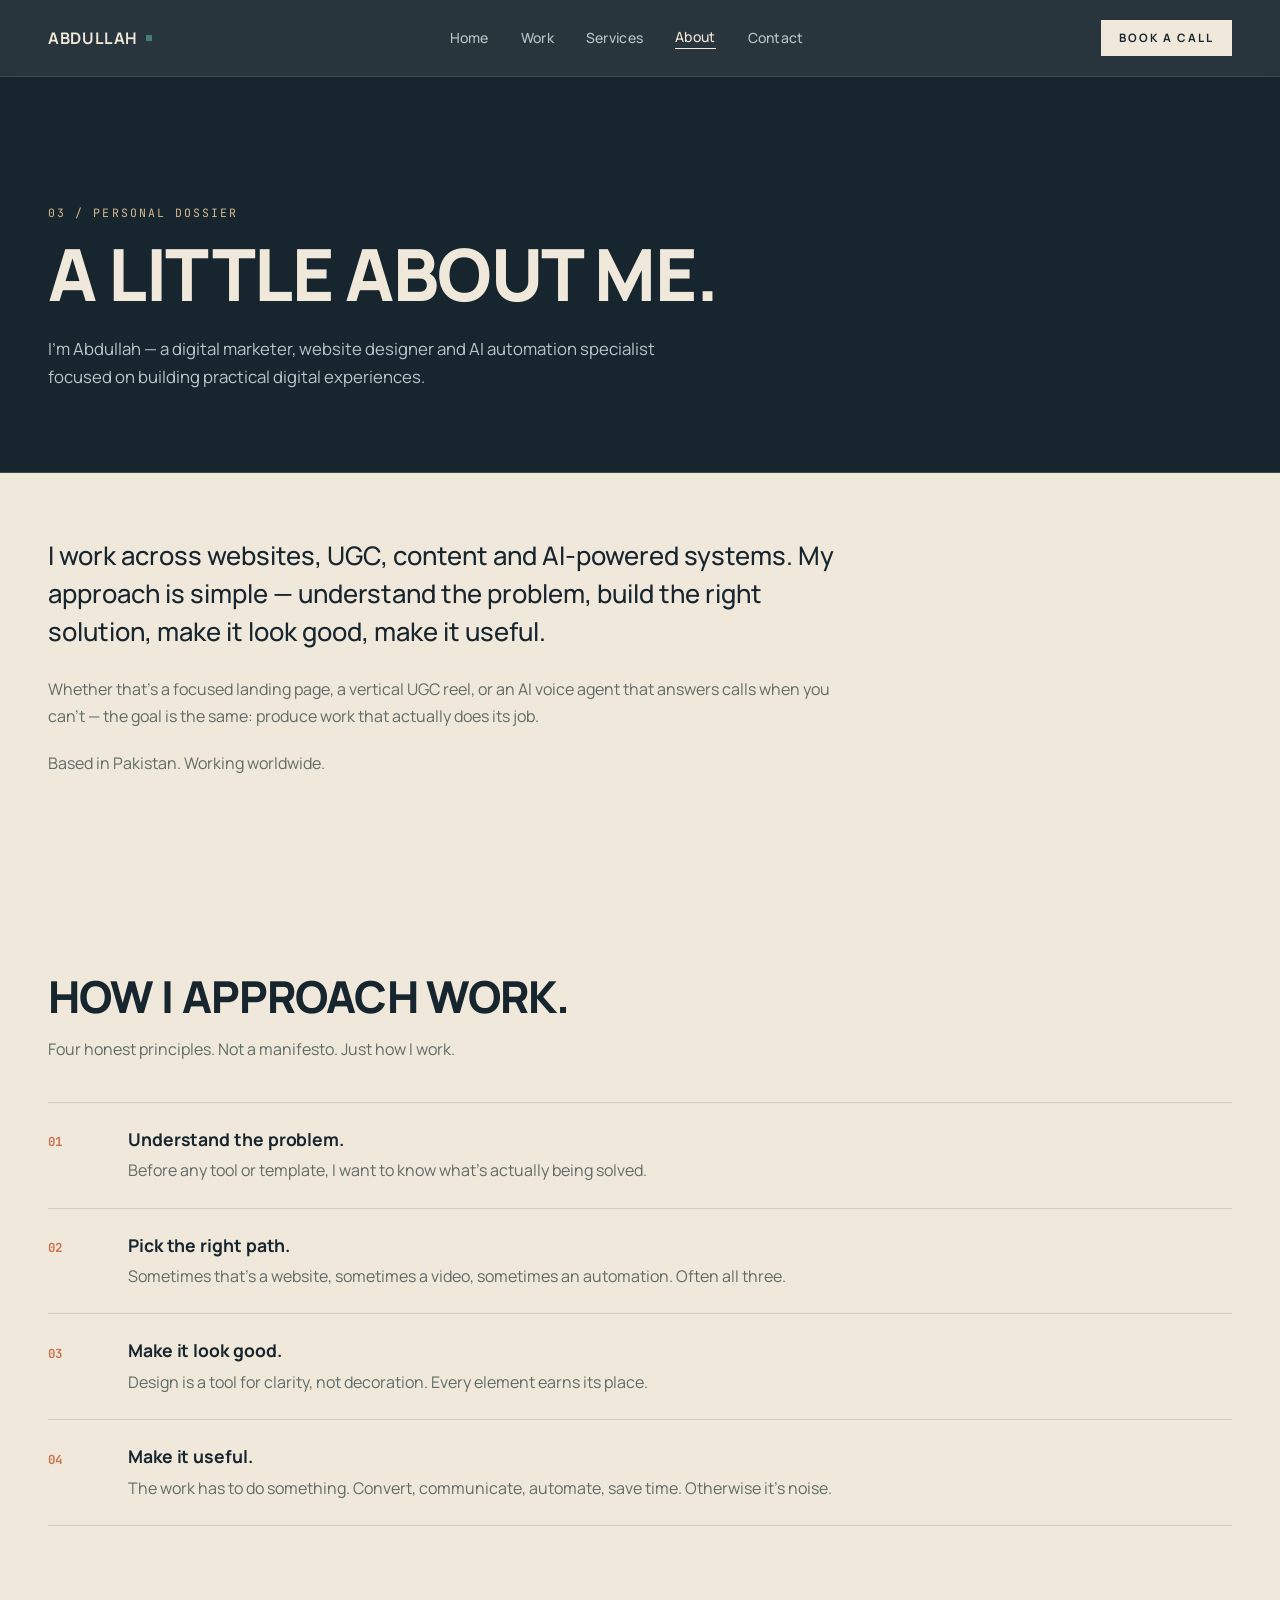
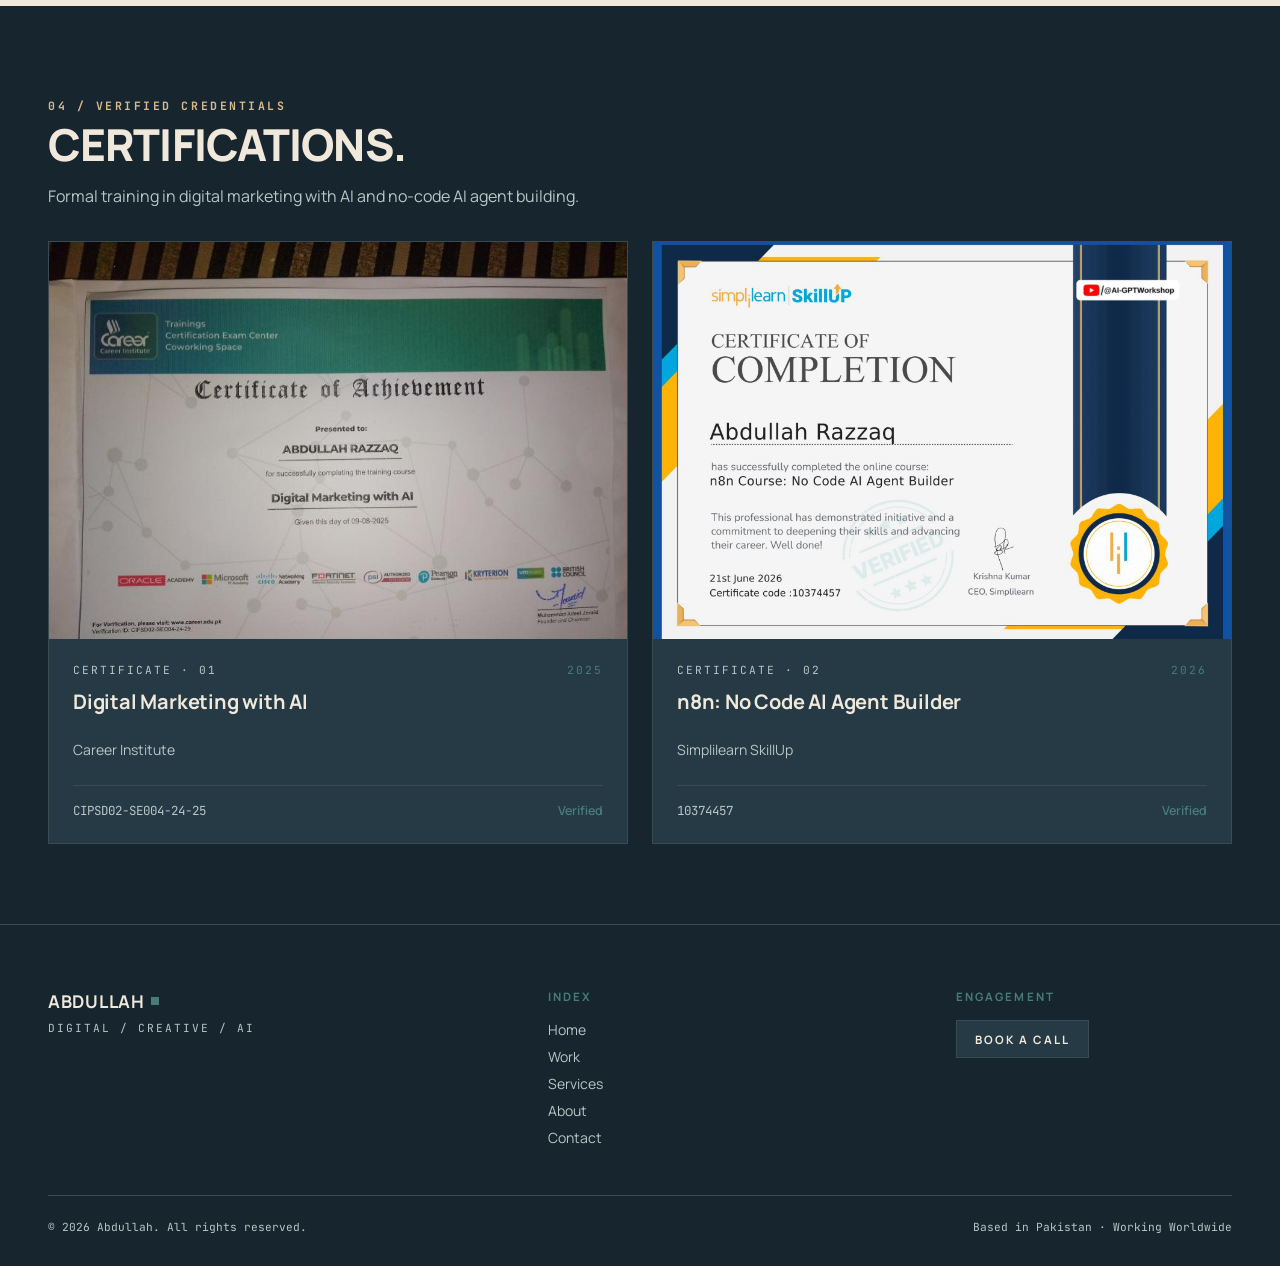
==== commit 0c6b0d80: "Replace design: midnight navy + warm cream + teal + burnt orange (Stitch)" ====
--- a/about.html
+++ b/about.html
@@ -1,273 +1,152 @@
 ﻿<!DOCTYPE html>
-<html lang="en">
+<html class="dark" lang="en">
 <head>
-    <meta charset="UTF-8" />
-    <meta name="viewport" content="width=device-width, initial-scale=1.0" />
-    <meta name="theme-color" content="#F5F3EE" />
-    <title>About — Abdullah</title>
-    <meta name="description" content="Digital marketer, website designer and AI automation specialist focused on building practical digital experiences." />
-    <meta name="author" content="Abdullah" />
-
-    <link rel="icon" type="image/svg+xml" href="data:image/svg+xml,%3Csvg xmlns='http://www.w3.org/2000/svg' viewBox='0 0 100 100'%3E%3Crect width='100' height='100' rx='20' fill='%23F5F3EE'/%3E%3Ctext x='50' y='66' font-family='Inter, sans-serif' font-size='52' font-weight='700' fill='%23172554' text-anchor='middle'%3EA%3C/text%3E%3C/svg%3E" />
-
-    <link rel="preconnect" href="https://fonts.googleapis.com" />
-    <link rel="preconnect" href="https://fonts.gstatic.com" crossorigin />
-    <link href="https://fonts.googleapis.com/css2?family=Inter:wght@300;400;500;600;700;800&display=swap" rel="stylesheet" />
-
-    <link rel="stylesheet" href="styles.css" />
+<meta charset="utf-8" />
+<meta name="viewport" content="width=device-width, initial-scale=1.0" />
+<meta name="theme-color" content="#17252F" />
+<title>About — Abdullah</title>
+<meta name="description" content="Abdullah — a digital marketer, website designer and AI automation specialist." />
+<link rel="icon" type="image/svg+xml" href="data:image/svg+xml,%3Csvg xmlns='http://www.w3.org/2000/svg' viewBox='0 0 100 100'%3E%3Crect width='100' height='100' fill='%2317252F'/%3E%3Ctext x='50' y='66' font-family='Manrope, sans-serif' font-size='52' font-weight='800' fill='%23F0E8DA' text-anchor='middle'%3EA%3C/text%3E%3C/svg%3E" />
+<link href="https://fonts.googleapis.com" rel="preconnect" />
+<link crossorigin="" href="https://fonts.gstatic.com" rel="preconnect" />
+<link href="https://fonts.googleapis.com/css2?family=JetBrains+Mono:wght@400;500;700&family=Manrope:wght@400;500;600;700;800&display=swap" rel="stylesheet" />
+<link href="https://fonts.googleapis.com/css2?family=Material+Symbols+Outlined:opsz,wght,FILL,GRAD@20..48,100..700,0..1,-50..200" rel="stylesheet" />
+<link rel="stylesheet" href="tk-styles.css" />
 </head>
 <body>
 
-    <div class="cursor-glow" aria-hidden="true"></div>
+<header class="tk-nav">
+    <div class="tk-nav-inner">
+        <a href="index.html" class="tk-nav-brand"><span>Abdullah</span><span class="dot"></span></a>
+        <nav class="tk-nav-links" aria-label="Primary">
+            <a href="index.html" class="tk-nav-link" data-nav-link>Home</a>
+            <a href="work.html" class="tk-nav-link" data-nav-link>Work</a>
+            <a href="services.html" class="tk-nav-link" data-nav-link>Services</a>
+            <a href="about.html" class="tk-nav-link" data-nav-link>About</a>
+            <a href="contact.html" class="tk-nav-link" data-nav-link>Contact</a>
+        </nav>
+        <a href="https://calendly.com/info-abdullah1027/30min" target="_blank" rel="noopener" class="tk-nav-cta">Book A Call</a>
+        <button class="tk-nav-toggle" id="navToggle" aria-label="Open menu" aria-expanded="false"><span class="material-symbols-outlined">menu</span></button>
+    </div>
+    <div class="tk-mobile-menu" id="mobileMenu" aria-hidden="true">
+        <a href="index.html">Home</a><a href="work.html">Work</a><a href="services.html">Services</a><a href="about.html">About</a><a href="contact.html">Contact</a>
+        <a href="https://calendly.com/info-abdullah1027/30min" target="_blank" rel="noopener" class="tk-pill cream-pill" style="margin-top:1rem;">Book A Call</a>
+    </div>
+</header>
 
-    <header class="nav" id="nav">
-        <div class="container nav-inner">
-            <a href="index.html" class="brand" aria-label="Abdullah — Home">ABDULLAH<span class="brand-dot">.</span></a>
+<main>
 
-            <nav class="nav-links" aria-label="Primary">
-                <a href="index.html" class="nav-link" data-nav-link>Home</a>
-                <a href="work.html" class="nav-link" data-nav-link>Work</a>
-                <a href="services.html" class="nav-link" data-nav-link>Services</a>
-                <a href="about.html" class="nav-link" data-nav-link>About</a>
-                <a href="contact.html" class="nav-link" data-nav-link>Contact</a>
-            </nav>
+<section class="tk-page-header">
+    <div class="tk-container">
+        <span class="eyebrow">03 / Personal Dossier</span>
+        <h1>A Little About Me.</h1>
+        <p>I'm Abdullah — a digital marketer, website designer and AI automation specialist focused on building practical digital experiences.</p>
+    </div>
+</section>
 
-            <a href="https://calendly.com/info-abdullah1027/30min" target="_blank" rel="noopener" class="btn btn-primary nav-cta">
-                <span>Book a Call</span>
-                <svg width="14" height="14" viewBox="0 0 24 24" fill="none" stroke="currentColor" stroke-width="2" stroke-linecap="round" stroke-linejoin="round" aria-hidden="true"><path d="M7 17 17 7"/><path d="M7 7h10v10"/></svg>
-            </a>
+<section class="tk-about-page">
+    <div class="tk-container">
+        <div class="tk-about-text">
+            <p class="lead">I work across websites, UGC, content and AI-powered systems. My approach is simple — understand the problem, build the right solution, make it look good, make it useful.</p>
+            <p class="body">Whether that's a focused landing page, a vertical UGC reel, or an AI voice agent that answers calls when you can't — the goal is the same: produce work that actually does its job.</p>
+            <p class="body">Based in Pakistan. Working worldwide.</p>
+        </div>
+    </div>
+</section>
 
-            <button class="nav-toggle" id="navToggle" aria-label="Open menu" aria-expanded="false">
-                <span></span><span></span>
-            </button>
-        </div>
-
-        <div class="mobile-menu" id="mobileMenu" aria-hidden="true">
-            <div class="mobile-menu-inner">
-                <a href="index.html" class="mobile-link">Home</a>
-                <a href="work.html" class="mobile-link">Work</a>
-                <a href="services.html" class="mobile-link">Services</a>
-                <a href="about.html" class="mobile-link">About</a>
-                <a href="contact.html" class="mobile-link">Contact</a>
-                <a href="https://calendly.com/info-abdullah1027/30min" target="_blank" rel="noopener" class="btn btn-primary mobile-cta">Book a Call</a>
+<section class="tk-why-section">
+    <div class="tk-container">
+        <h2>How I Approach Work.</h2>
+        <p class="sub">Four honest principles. Not a manifesto. Just how I work.</p>
+        <div class="tk-why-list">
+            <div class="item">
+                <span class="num">01</span>
+                <div>
+                    <h4>Understand the problem.</h4>
+                    <p>Before any tool or template, I want to know what's actually being solved.</p>
+                </div>
+            </div>
+            <div class="item">
+                <span class="num">02</span>
+                <div>
+                    <h4>Pick the right path.</h4>
+                    <p>Sometimes that's a website, sometimes a video, sometimes an automation. Often all three.</p>
+                </div>
+            </div>
+            <div class="item">
+                <span class="num">03</span>
+                <div>
+                    <h4>Make it look good.</h4>
+                    <p>Design is a tool for clarity, not decoration. Every element earns its place.</p>
+                </div>
+            </div>
+            <div class="item">
+                <span class="num">04</span>
+                <div>
+                    <h4>Make it useful.</h4>
+                    <p>The work has to do something. Convert, communicate, automate, save time. Otherwise it's noise.</p>
+                </div>
             </div>
         </div>
-    </header>
+    </div>
+</section>
 
-    <main id="top">
-
-        <section class="page-header">
-            <div class="container">
-                <div class="section-eyebrow reveal">— About</div>
-                <h1 class="page-title reveal">A Little About Me</h1>
-                <p class="page-sub reveal">Digital marketer, website designer and AI automation specialist focused on building practical digital experiences.</p>
-            </div>
-        </section>
-
-        <!-- ABOUT TEXT -->
-        <section class="section section-about-detail">
-            <div class="container">
-                <div class="about-text-block">
-                    <p class="about-large reveal">I'm Abdullah — a digital marketer, website designer and AI automation specialist focused on building practical digital experiences.</p>
-                    <p class="about-medium reveal">I work across websites, performance-focused content, UGC and AI-powered systems.</p>
+<section class="tk-cert-section" id="certs">
+    <div class="tk-container">
+        <p class="tk-eyebrow sand" style="font-family:'JetBrains Mono',monospace; color:var(--sand);">04 / Verified Credentials</p>
+        <h2>Certifications.</h2>
+        <p class="sub">Formal training in digital marketing with AI and no-code AI agent building.</p>
+        <div class="tk-cert-grid">
+            <article class="tk-cert-card" data-cert-image="assets/cert-digital-marketing.jpg">
+                <div class="image">
+                    <img src="assets/cert-digital-marketing.jpg" alt="Digital Marketing with AI — Career Institute" loading="lazy" />
+                    <div class="zoom">View Certificate</div>
                 </div>
-            </div>
-        </section>
-
-        <!-- APPROACH -->
-        <section class="section section-approach">
-            <div class="container">
-                <div class="section-head">
-                    <div class="section-eyebrow reveal">— 01 / Approach</div>
-                    <h2 class="section-title reveal">My approach is simple.</h2>
+                <div class="body">
+                    <div class="head"><span>Certificate · 01</span><span class="num">2025</span></div>
+                    <h3>Digital Marketing with AI</h3>
+                    <p class="issuer">Career Institute</p>
+                    <div class="foot"><span class="code">CIPSD02-SE004-24-25</span><span class="verify">Verified</span></div>
                 </div>
-                <ol class="approach-grid">
-                    <li class="approach-step reveal">
-                        <span class="step-num">01</span>
-                        <h4>Understand the problem.</h4>
-                        <p>I first understand the business, audience and actual goal.</p>
-                    </li>
-                    <li class="approach-step reveal">
-                        <span class="step-num">02</span>
-                        <h4>Build the right solution.</h4>
-                        <p>I define the structure, creative direction and technical approach.</p>
-                    </li>
-                    <li class="approach-step reveal">
-                        <span class="step-num">03</span>
-                        <h4>Make it look good.</h4>
-                        <p>I turn the plan into the actual website, content or automation.</p>
-                    </li>
-                    <li class="approach-step reveal">
-                        <span class="step-num">04</span>
-                        <h4>Make it useful.</h4>
-                        <p>I review the details, improve the experience and prepare the final result.</p>
-                    </li>
-                </ol>
-            </div>
-        </section>
-
-        <!-- CERTIFICATIONS -->
-        <section class="section section-certs" id="certs">
-            <div class="container">
-                <div class="section-head">
-                    <div class="section-eyebrow reveal">— 02 / Certifications</div>
-                    <h2 class="section-title reveal">Formal Training</h2>
-                    <p class="section-sub reveal">Certifications that ground the work — digital marketing with AI and no-code AI agent building.</p>
+            </article>
+            <article class="tk-cert-card" data-cert-image="assets/cert-n8n.png">
+                <div class="image">
+                    <img src="assets/cert-n8n.png" alt="n8n: No Code AI Agent Builder — Simplilearn SkillUp" loading="lazy" />
+                    <div class="zoom">View Certificate</div>
                 </div>
-
-                <div class="certs-grid">
-                    <article class="cert-card reveal" data-cert-image="assets/cert-digital-marketing.jpg">
-                        <div class="cert-image">
-                            <img src="assets/cert-digital-marketing.jpg" alt="Digital Marketing with AI — Certificate of Achievement, Career Institute" loading="lazy" />
-                            <div class="cert-image-overlay" aria-hidden="true"><span>View Certificate</span></div>
-                        </div>
-                        <div class="cert-meta">
-                            <div class="cert-head">
-                                <span class="cert-no">01</span>
-                                <span class="cert-year">2025</span>
-                            </div>
-                            <h3 class="cert-title">Digital Marketing with AI</h3>
-                            <p class="cert-issuer">Career Institute — Certifications Exam Center</p>
-                            <div class="cert-foot">
-                                <span class="cert-code">Verification ID: CIPSD02-SE004-24-25</span>
-                                <a href="https://www.career.edu.pk" target="_blank" rel="noopener" class="cert-verify">Verify →</a>
-                            </div>
-                        </div>
-                    </article>
-
-                    <article class="cert-card reveal" data-cert-image="assets/cert-n8n.png">
-                        <div class="cert-image">
-                            <img src="assets/cert-n8n.png" alt="n8n Course: No Code AI Agent Builder — Certificate of Completion, Simplilearn SkillUp" loading="lazy" />
-                            <div class="cert-image-overlay" aria-hidden="true"><span>View Certificate</span></div>
-                        </div>
-                        <div class="cert-meta">
-                            <div class="cert-head">
-                                <span class="cert-no">02</span>
-                                <span class="cert-year">2026</span>
-                            </div>
-                            <h3 class="cert-title">n8n Course: No Code AI Agent Builder</h3>
-                            <p class="cert-issuer">Simplilearn SkillUp</p>
-                            <div class="cert-foot">
-                                <span class="cert-code">Certificate Code: 10374457</span>
-                                <span class="cert-verify cert-verify-static">Verified ✓</span>
-                            </div>
-                        </div>
-                    </article>
+                <div class="body">
+                    <div class="head"><span>Certificate · 02</span><span class="num">2026</span></div>
+                    <h3>n8n: No Code AI Agent Builder</h3>
+                    <p class="issuer">Simplilearn SkillUp</p>
+                    <div class="foot"><span class="code">10374457</span><span class="verify">Verified</span></div>
                 </div>
-            </div>
-        </section>
-
-        <!-- WHY -->
-        <section class="section section-why-detail">
-            <div class="container">
-                <div class="section-head">
-                    <div class="section-eyebrow reveal">— 03 / Working Together</div>
-                    <h2 class="section-title reveal">Why Work With Me</h2>
-                    <p class="section-sub reveal">Practical statements — not slogans.</p>
-                </div>
-                <ul class="why-list">
-                    <li class="why-item reveal">
-                        <span class="why-num">01</span>
-                        <div>
-                            <h4>Built around the actual business goal</h4>
-                            <p>Every project starts with the outcome you want — then we design backwards from there.</p>
-                        </div>
-                    </li>
-                    <li class="why-item reveal">
-                        <span class="why-num">02</span>
-                        <div>
-                            <h4>Real work instead of template demos</h4>
-                            <p>You see actual delivered projects — not polished mockups that never went live.</p>
-                        </div>
-                    </li>
-                    <li class="why-item reveal">
-                        <span class="why-num">03</span>
-                        <div>
-                            <h4>Design + technology in one workflow</h4>
-                            <p>Web, content and AI built together so the final experience actually feels unified.</p>
-                        </div>
-                    </li>
-                    <li class="why-item reveal">
-                        <span class="why-num">04</span>
-                        <div>
-                            <h4>Focused on useful outcomes</h4>
-                            <p>No bloated features. Just the things that move the business forward.</p>
-                        </div>
-                    </li>
-                    <li class="why-item reveal">
-                        <span class="why-num">05</span>
-                        <div>
-                            <h4>Clear communication</h4>
-                            <p>Direct updates, no jargon, and a shared understanding of what we're shipping.</p>
-                        </div>
-                    </li>
-                </ul>
-            </div>
-        </section>
-
-        <section class="section section-cta">
-            <div class="container cta-inner">
-                <div class="cta-eyebrow reveal">— Let's talk</div>
-                <h2 class="cta-title reveal">Have a Project in Mind?</h2>
-                <p class="cta-sub reveal">Tell me what you're building and let's figure out the right way to bring it to life.</p>
-                <div class="cta-buttons reveal">
-                    <a href="https://calendly.com/info-abdullah1027/30min" target="_blank" rel="noopener" class="btn btn-primary btn-xl">
-                        <span>Book a Call</span>
-                        <svg width="16" height="16" viewBox="0 0 24 24" fill="none" stroke="currentColor" stroke-width="2" stroke-linecap="round" stroke-linejoin="round" aria-hidden="true"><path d="M7 17 17 7"/><path d="M7 7h10v10"/></svg>
-                    </a>
-                    <a href="contact.html" class="btn btn-ghost btn-xl">
-                        <span>Contact</span>
-                    </a>
-                </div>
-            </div>
-        </section>
-    </main>
-
-    <footer class="footer">
-        <div class="container footer-inner">
-            <div class="footer-top">
-                <div class="footer-brand">
-                    <div class="footer-name">Abdullah</div>
-                    <div class="footer-tag">Digital <span class="ft-sep">•</span> Creative <span class="ft-sep">•</span> AI</div>
-                </div>
-                <nav class="footer-links" aria-label="Footer">
-                    <a href="index.html">Home</a>
-                    <a href="work.html">Work</a>
-                    <a href="services.html">Services</a>
-                    <a href="about.html">About</a>
-                    <a href="contact.html">Contact</a>
-                    <a href="https://calendly.com/info-abdullah1027/30min" target="_blank" rel="noopener" class="footer-cta">Book a Call →</a>
-                </nav>
-            </div>
-            <div class="footer-bottom">
-                <span>© 2026 Abdullah. All rights reserved.</span>
-                <span class="footer-loc">Based in Pakistan · Working Worldwide</span>
-            </div>
-        </div>
-    </footer>
-
-    <!-- CERTIFICATE MODAL -->
-    <div class="modal modal-cert" id="certModal" role="dialog" aria-modal="true" aria-label="Certificate viewer" hidden>
-        <div class="modal-backdrop" data-close></div>
-        <div class="modal-frame modal-frame-cert">
-            <button class="modal-close" data-close aria-label="Close certificate">
-                <svg width="22" height="22" viewBox="0 0 24 24" fill="none" stroke="currentColor" stroke-width="2" stroke-linecap="round" stroke-linejoin="round" aria-hidden="true"><path d="M18 6 6 18"/><path d="m6 6 12 12"/></svg>
-            </button>
-            <div class="modal-cert-image" id="modalCertImage"></div>
+            </article>
         </div>
     </div>
+</section>
 
-    <script src="script.js"></script>
-    <script>
-        (function() {
-            var path = location.pathname.split('/').pop() || 'index.html';
-            document.querySelectorAll('[data-nav-link]').forEach(function(l) {
-                var href = l.getAttribute('href');
-                if (href === path || (path === '' && href === 'index.html')) {
-                    l.classList.add('active');
-                }
-            });
-        })();
-    </script>
+<div class="tk-modal" id="certModal" role="dialog" aria-modal="true" aria-label="Certificate" hidden>
+    <div class="tk-modal-backdrop" data-close></div>
+    <div class="tk-modal-frame tk-cert-modal-frame">
+        <button class="tk-modal-close" data-close aria-label="Close"><span class="material-symbols-outlined">close</span></button>
+        <div class="tk-cert-image" id="modalCertImage"></div>
+    </div>
+</div>
+
+</main>
+
+<footer class="tk-footer">
+    <div class="inner">
+        <div class="tk-footer-grid">
+            <div class="tk-footer-brand"><span class="name">Abdullah<span class="dot"></span></span><div class="tag">Digital / Creative / AI</div></div>
+            <div class="tk-footer-col"><span class="label">Index</span><div class="links"><a href="index.html">Home</a><a href="work.html">Work</a><a href="services.html">Services</a><a href="about.html">About</a><a href="contact.html">Contact</a></div></div>
+            <div class="tk-footer-col"><span class="label">Engagement</span><a class="cta" href="https://calendly.com/info-abdullah1027/30min" target="_blank" rel="noopener">Book a Call</a></div>
+        </div>
+        <div class="tk-footer-bottom"><span>© 2026 Abdullah. All rights reserved.</span><span>Based in Pakistan · Working Worldwide</span></div>
+    </div>
+</footer>
+
+<script src="script.js"></script>
+<script>(function(){var p=location.pathname.split('/').pop()||'index.html';document.querySelectorAll('[data-nav-link]').forEach(function(l){if(l.getAttribute('href')===p)l.classList.add('active');});})();</script>
 </body>
-</html>
+</html>
--- a/tk-styles.css
+++ b/tk-styles.css
@@ -0,0 +1,232 @@
+/* =====================================================
+   ABDULLAH — Stitch Design System
+   Midnight Navy + Warm Cream + Teal + Burnt Orange
+   Manrope + JetBrains Mono · 12-column · Sharp edges
+   ===================================================== */
+
+@layer base {
+  html, body { margin: 0; padding: 0; }
+  body { overscroll-behavior: none; font-family: 'Manrope', system-ui, sans-serif; background: var(--cream); color: var(--navy); }
+  main > :first-child { margin-top: 0 !important; }
+  main > :last-child { margin-bottom: 0 !important; }
+}
+::-webkit-scrollbar { display: none; }
+
+:root {
+  --navy: #17252F;
+  --navy-2: #263A45;
+  --slate-1: #3A4A51;
+  --cream: #F0E8DA;
+  --sand: #D7B98E;
+  --teal: #477C78;
+  --orange: #C87550;
+  --ink-light: #B9C5C6;
+  --ink-mute: #606B68;
+  --white: #FFFFFF;
+  --border: #D5CCBD;
+}
+
+.font-display-hero, .font-headline-xl, .font-headline-lg, .font-headline-md, .font-headline-sm, .font-body-lg, .font-body-md, .font-body-sm, .font-label-caps, .font-code-mono {
+  font-family: 'Manrope', system-ui, sans-serif;
+}
+.font-code-mono { font-family: 'JetBrains Mono', monospace; }
+.font-display-hero, .font-headline-xl, .font-headline-lg, .font-headline-md { font-weight: 800; }
+.font-headline-sm { font-weight: 700; }
+.font-label-caps { font-weight: 700; }
+.font-code-mono { font-weight: 500; }
+
+.text-display-hero { font-size: clamp(2.5rem, 6vw, 5rem); }
+.text-headline-xl { font-size: clamp(1.85rem, 3.6vw, 2.75rem); }
+.text-headline-lg { font-size: clamp(1.5rem, 2.6vw, 2rem); }
+.text-headline-md { font-size: clamp(1.2rem, 1.8vw, 1.5rem); }
+.text-headline-sm { font-size: clamp(1rem, 1.2vw, 1.15rem); }
+.text-body-lg { font-size: 1.05rem; }
+.text-body-md { font-size: 1rem; }
+.text-body-sm { font-size: 0.875rem; }
+.text-label-caps { font-size: 0.72rem; letter-spacing: 0.18em; }
+.text-code-mono { font-size: 0.7rem; letter-spacing: 0.04em; }
+
+.tk-container { max-width: 1280px; margin: 0 auto; padding: 0 1.25rem; }
+@media (min-width: 768px) { .tk-container { padding: 0 3rem; } }
+
+.tk-section { padding: 5rem 0; }
+@media (min-width: 768px) { .tk-section { padding: 7rem 0; } }
+
+.tk-eyebrow { font-family: 'Manrope', sans-serif; font-weight: 700; font-size: 0.72rem; letter-spacing: 0.22em; text-transform: uppercase; display: block; margin-bottom: 0.5rem; }
+.tk-eyebrow.teal { color: var(--teal); }
+.tk-eyebrow.orange { color: var(--orange); }
+.tk-eyebrow.cream { color: var(--cream); }
+.tk-eyebrow.sand { color: var(--sand); }
+
+.tk-pill { display: inline-flex; align-items: center; gap: 0.5rem; padding: 0.25rem 0.75rem; font-family: 'Manrope', sans-serif; font-weight: 700; font-size: 0.72rem; letter-spacing: 0.18em; text-transform: uppercase; text-decoration: none; }
+.tk-pill.cream-pill { background: var(--cream); color: var(--navy); }
+.tk-pill.cream-pill:hover { background: var(--sand); }
+.tk-pill.ghost-pill { background: transparent; border: 1px solid rgba(240, 232, 218, 0.4); color: var(--cream); }
+.tk-pill.ghost-pill:hover { border-color: var(--sand); color: var(--sand); }
+
+/* NAV */
+.tk-nav { position: sticky; top: 0; z-index: 50; background: rgba(23, 37, 47, 0.92); backdrop-filter: blur(10px); -webkit-backdrop-filter: blur(10px); border-bottom: 1px solid var(--slate-1); }
+.tk-nav-inner { display: flex; align-items: center; justify-content: space-between; padding: 1rem 1.25rem; }
+@media (min-width: 768px) { .tk-nav-inner { padding: 1.25rem 3rem; } }
+.tk-nav-brand { display: inline-flex; align-items: center; gap: 0.5rem; color: var(--cream); font-family: 'Manrope', sans-serif; font-weight: 700; letter-spacing: 0.04em; text-transform: uppercase; font-size: 1rem; text-decoration: none; }
+.tk-nav-brand .dot { display: inline-block; width: 6px; height: 6px; background: var(--teal); }
+.tk-nav-links { display: none; gap: 2rem; align-items: center; }
+@media (min-width: 880px) { .tk-nav-links { display: flex; } }
+.tk-nav-link { color: var(--ink-light); text-decoration: none; font-size: 0.875rem; font-weight: 500; letter-spacing: 0.02em; transition: color 200ms; }
+.tk-nav-link:hover, .tk-nav-link.active { color: var(--cream); }
+.tk-nav-link.active { border-bottom: 1px solid var(--cream); padding-bottom: 2px; }
+.tk-nav-cta { display: none; background: var(--cream); color: var(--navy); padding: 0.65rem 1.1rem; font-family: 'Manrope', sans-serif; font-weight: 700; font-size: 0.72rem; letter-spacing: 0.18em; text-transform: uppercase; text-decoration: none; transition: background 200ms, transform 200ms; }
+.tk-nav-cta:hover { background: var(--sand); transform: translateY(-1px); }
+@media (min-width: 880px) { .tk-nav-cta { display: inline-flex; } }
+.tk-nav-toggle { display: inline-flex; width: 40px; height: 40px; align-items: center; justify-content: center; background: transparent; border: 1px solid var(--slate-1); cursor: pointer; }
+.tk-nav-toggle .material-symbols-outlined { color: var(--cream); }
+@media (min-width: 880px) { .tk-nav-toggle { display: none; } }
+.tk-mobile-menu { position: fixed; inset: 0; z-index: 60; background: var(--navy); display: flex; flex-direction: column; justify-content: center; align-items: flex-start; padding: 80px 2rem 2rem; gap: 1rem; opacity: 0; pointer-events: none; transition: opacity 240ms; }
+.tk-mobile-menu.is-open { opacity: 1; pointer-events: auto; }
+.tk-mobile-menu a { font-family: 'Manrope', sans-serif; font-weight: 700; font-size: 2rem; color: var(--cream); text-decoration: none; letter-spacing: -0.01em; }
+
+/* FOOTER */
+.tk-footer { background: var(--navy); border-top: 1px solid var(--slate-1); color: var(--cream); }
+.tk-footer .inner { padding: 4rem 1.25rem 2rem; max-width: 1280px; margin: 0 auto; }
+@media (min-width: 768px) { .tk-footer .inner { padding: 4rem 3rem 2rem; } }
+.tk-footer-grid { display: grid; grid-template-columns: 1fr; gap: 2.5rem; padding-bottom: 3rem; border-bottom: 1px solid var(--slate-1); }
+@media (min-width: 768px) { .tk-footer-grid { grid-template-columns: 5fr 4fr 3fr; } }
+.tk-footer-brand .name { font-family: 'Manrope', sans-serif; font-weight: 700; font-size: 1.1rem; text-transform: uppercase; letter-spacing: 0.04em; color: var(--cream); display: inline-flex; align-items: center; gap: 0.4rem; }
+.tk-footer-brand .name .dot { display: inline-block; width: 8px; height: 8px; background: var(--teal); }
+.tk-footer-brand .tag { font-family: 'JetBrains Mono', monospace; font-size: 0.7rem; color: var(--ink-light); text-transform: uppercase; letter-spacing: 0.18em; margin-top: 0.5rem; }
+.tk-footer-col .label { font-family: 'Manrope', sans-serif; font-weight: 700; font-size: 0.72rem; color: var(--teal); text-transform: uppercase; letter-spacing: 0.18em; margin-bottom: 1rem; display: block; }
+.tk-footer-col .links { display: flex; flex-direction: column; gap: 0.5rem; }
+.tk-footer-col .links a { color: var(--ink-light); text-decoration: none; font-size: 0.875rem; transition: color 200ms; }
+.tk-footer-col .links a:hover { color: var(--sand); }
+.tk-footer-col .cta { display: inline-flex; align-items: center; justify-content: center; padding: 0.65rem 1.1rem; background: var(--navy-2); color: var(--cream); font-family: 'Manrope', sans-serif; font-weight: 700; font-size: 0.72rem; letter-spacing: 0.18em; text-transform: uppercase; text-decoration: none; border: 1px solid var(--slate-1); transition: background 200ms; }
+.tk-footer-col .cta:hover { background: var(--slate-1); }
+.tk-footer-bottom { display: flex; flex-direction: column; gap: 0.5rem; padding-top: 1.5rem; font-family: 'JetBrains Mono', monospace; font-size: 0.7rem; color: var(--ink-light); }
+@media (min-width: 768px) { .tk-footer-bottom { flex-direction: row; justify-content: space-between; } }
+
+/* REVEAL */
+.tk-reveal { opacity: 0; transform: translateY(20px); transition: opacity 700ms ease, transform 700ms ease; transition-delay: var(--d, 0ms); }
+.tk-reveal.is-on { opacity: 1; transform: translateY(0); }
+@media (prefers-reduced-motion: reduce) { *, *::before, *::after { animation-duration: 0.01ms !important; transition-duration: 0.01ms !important; } .tk-reveal { opacity: 1; transform: none; } }
+
+/* MODAL */
+.tk-modal { position: fixed; inset: 0; z-index: 100; display: flex; align-items: center; justify-content: center; opacity: 0; pointer-events: none; transition: opacity 320ms ease; }
+.tk-modal.is-open { opacity: 1; pointer-events: auto; }
+.tk-modal[hidden] { display: none; }
+.tk-modal-backdrop { position: absolute; inset: 0; background: rgba(23, 37, 47, 0.92); backdrop-filter: blur(10px); -webkit-backdrop-filter: blur(10px); }
+.tk-modal-frame { position: relative; width: min(92vw, 1100px); z-index: 1; transform: scale(0.96); transition: transform 320ms ease; }
+.tk-modal.is-open .tk-modal-frame { transform: scale(1); }
+.tk-modal-frame.vertical { width: min(92vw, 420px); }
+.tk-modal-close { position: absolute; top: -48px; right: 0; width: 40px; height: 40px; background: var(--cream); color: var(--navy); border: 0; display: inline-flex; align-items: center; justify-content: center; cursor: pointer; }
+.tk-modal-video { width: 100%; aspect-ratio: 16/9; background: #000; }
+.tk-modal-frame.vertical .tk-modal-video { aspect-ratio: 9/16; }
+.tk-modal-video iframe { width: 100%; height: 100%; border: 0; }
+
+.tk-cert-modal-frame { width: min(94vw, 900px); }
+.tk-cert-image { width: 100%; background: var(--white); display: flex; align-items: center; justify-content: center; box-shadow: 0 30px 80px rgba(0, 0, 0, 0.3); }
+.tk-cert-image img { width: 100%; height: auto; max-height: 85vh; object-fit: contain; }
+
+/* PAGE HEADER */
+.tk-page-header { background: var(--navy); color: var(--cream); padding: 8rem 0 4rem; border-bottom: 1px solid var(--slate-1); }
+.tk-page-header .eyebrow { font-family: 'JetBrains Mono', monospace; font-size: 0.72rem; color: var(--sand); text-transform: uppercase; letter-spacing: 0.18em; display: block; margin-bottom: 1rem; }
+.tk-page-header h1 { font-family: 'Manrope', sans-serif; font-weight: 800; font-size: clamp(2.5rem, 5.8vw, 4.5rem); line-height: 1.05; letter-spacing: -0.02em; text-transform: uppercase; color: var(--cream); margin: 0 0 1.5rem 0; }
+.tk-page-header p { color: var(--ink-light); line-height: 1.65; max-width: 40rem; font-size: 1.05rem; }
+
+/* WORK PAGE */
+.tk-work-page { background: var(--cream); color: var(--navy); padding: 4rem 0 6rem; }
+.tk-work-filters { display: flex; flex-wrap: wrap; gap: 0.5rem; margin-bottom: 3rem; }
+.tk-work-filters button { padding: 0.4rem 1rem; font-family: 'Manrope', sans-serif; font-weight: 700; font-size: 0.72rem; letter-spacing: 0.18em; text-transform: uppercase; background: transparent; color: var(--ink-mute); border: 1px solid var(--border); cursor: pointer; transition: all 200ms; }
+.tk-work-filters button:hover { color: var(--navy); border-color: var(--navy); }
+.tk-work-filters button.is-active { background: var(--navy); color: var(--cream); border-color: var(--navy); }
+.tk-work-group { margin-bottom: 4rem; display: none; }
+.tk-work-group.is-visible { display: block; }
+.tk-work-group .label { font-family: 'JetBrains Mono', monospace; font-size: 0.78rem; color: var(--teal); text-transform: uppercase; letter-spacing: 0.18em; font-weight: 700; margin-bottom: 0.5rem; display: block; }
+.tk-work-group .sub { color: var(--ink-mute); line-height: 1.65; max-width: 38rem; margin-bottom: 2rem; }
+.tk-work-group .row { display: grid; grid-template-columns: 1fr; gap: 1.5rem; }
+@media (min-width: 768px) { .tk-work-group .row { grid-template-columns: 1fr 1fr 1fr; } }
+.tk-work-card { background: var(--white); border: 1px solid var(--border); transition: border-color 280ms; display: flex; flex-direction: column; cursor: pointer; }
+.tk-work-card:hover { border-color: var(--teal); }
+.tk-work-card .media { position: relative; aspect-ratio: 16/9; background: var(--navy); overflow: hidden; }
+.tk-work-card .media img { width: 100%; height: 100%; object-fit: cover; transition: transform 700ms; }
+.tk-work-card:hover .media img { transform: scale(1.04); }
+.tk-work-card .media .play { position: absolute; inset: 0; display: flex; align-items: center; justify-content: center; pointer-events: none; }
+.tk-work-card .media .play .icon { width: 56px; height: 56px; background: rgba(255,255,255,0.95); color: var(--navy); display: inline-flex; align-items: center; justify-content: center; }
+.tk-work-card .body { padding: 1.5rem; flex: 1; display: flex; flex-direction: column; justify-content: space-between; gap: 1rem; }
+.tk-work-card .body .cat { font-family: 'JetBrains Mono', monospace; font-size: 0.7rem; color: var(--teal); text-transform: uppercase; letter-spacing: 0.18em; font-weight: 700; }
+.tk-work-card .body h3 { font-family: 'Manrope', sans-serif; font-weight: 700; font-size: 1.15rem; text-transform: uppercase; color: var(--navy); margin: 0.5rem 0; }
+.tk-work-card .body p { color: var(--ink-mute); font-size: 0.875rem; line-height: 1.55; margin: 0; }
+.tk-work-card .body .foot { padding-top: 0.75rem; border-top: 1px solid var(--border); display: flex; align-items: center; justify-content: space-between; font-family: 'JetBrains Mono', monospace; font-size: 0.7rem; color: rgba(23, 37, 47, 0.7); }
+
+/* CONTACT PAGE */
+.tk-contact-page { background: var(--navy); color: var(--cream); padding: 8rem 0 6rem; min-height: 70vh; }
+.tk-contact-page .eyebrow { font-family: 'JetBrains Mono', monospace; font-size: 0.72rem; color: var(--sand); text-transform: uppercase; letter-spacing: 0.18em; display: block; margin-bottom: 1rem; }
+.tk-contact-page h1 { font-family: 'Manrope', sans-serif; font-weight: 800; font-size: clamp(2.5rem, 6vw, 4.5rem); line-height: 1.0; letter-spacing: -0.025em; text-transform: uppercase; color: var(--cream); margin: 0 0 1.5rem 0; }
+.tk-contact-page p { color: var(--ink-light); line-height: 1.65; max-width: 38rem; font-size: 1.1rem; margin: 0 0 3rem 0; }
+.tk-contact-page .btn-row { margin-bottom: 4rem; }
+.tk-contact-page .btn-row a { display: inline-flex; align-items: center; justify-content: center; padding: 1.25rem 2.5rem; background: var(--cream); color: var(--navy); font-family: 'Manrope', sans-serif; font-weight: 700; font-size: 0.78rem; letter-spacing: 0.22em; text-transform: uppercase; text-decoration: none; transition: background 280ms, color 280ms, transform 280ms; box-shadow: 0 12px 30px -10px rgba(0, 0, 0, 0.3); }
+.tk-contact-page .btn-row a:hover { background: var(--sand); transform: translateY(-2px); }
+.tk-contact-info { display: grid; grid-template-columns: 1fr; gap: 0; border-top: 1px solid var(--slate-1); border-bottom: 1px solid var(--slate-1); }
+@media (min-width: 768px) { .tk-contact-info { grid-template-columns: repeat(3, 1fr); } }
+.tk-contact-info .item { background: var(--navy-2); padding: 1.75rem; border-right: 1px solid var(--slate-1); }
+.tk-contact-info .item:last-child { border-right: none; }
+@media (max-width: 767px) { .tk-contact-info .item { border-right: none; border-bottom: 1px solid var(--slate-1); } }
+.tk-contact-info .item .label { font-family: 'JetBrains Mono', monospace; font-size: 0.7rem; color: var(--ink-light); text-transform: uppercase; letter-spacing: 0.18em; margin-bottom: 0.5rem; display: block; }
+.tk-contact-info .item .value { font-family: 'Manrope', sans-serif; font-weight: 600; color: var(--cream); font-size: 1.1rem; display: inline-flex; align-items: center; gap: 0.5rem; }
+.tk-contact-info .item .note { font-size: 0.78rem; color: var(--ink-light); margin-top: 0.4rem; }
+.tk-contact-info .item .dot { display: inline-block; width: 8px; height: 8px; background: #2F8F5A; }
+
+/* SERVICES DETAIL */
+.tk-svc-detail-page { background: var(--cream); color: var(--navy); padding: 4rem 0 6rem; }
+.tk-svc-detail { margin-bottom: 4rem; padding-bottom: 4rem; border-bottom: 1px solid var(--sand); }
+.tk-svc-detail:last-child { border-bottom: none; }
+.tk-svc-detail .head { margin-bottom: 2rem; }
+.tk-svc-detail .num { font-family: 'JetBrains Mono', monospace; font-size: 0.72rem; color: var(--orange); text-transform: uppercase; letter-spacing: 0.22em; font-weight: 700; display: block; margin-bottom: 0.5rem; }
+.tk-svc-detail h2 { font-family: 'Manrope', sans-serif; font-weight: 700; font-size: clamp(1.75rem, 3.4vw, 2.5rem); line-height: 1.1; letter-spacing: -0.02em; text-transform: uppercase; color: var(--navy); margin: 0 0 1rem 0; }
+.tk-svc-detail .desc { color: var(--ink-mute); line-height: 1.65; max-width: 50rem; }
+.tk-svc-detail h4 { font-family: 'Manrope', sans-serif; font-weight: 700; font-size: 0.72rem; color: var(--ink-mute); text-transform: uppercase; letter-spacing: 0.22em; margin: 0 0 1rem 0; }
+.tk-svc-detail ul { display: grid; grid-template-columns: 1fr; gap: 0.5rem 2rem; }
+@media (min-width: 768px) { .tk-svc-detail ul { grid-template-columns: 1fr 1fr; } }
+.tk-svc-detail ul li { font-size: 1rem; color: var(--navy); display: flex; align-items: center; gap: 0.75rem; padding: 0.4rem 0; }
+.tk-svc-detail ul li::before { content: ""; width: 5px; height: 5px; background: var(--navy); }
+.tk-svc-detail .cta-block { margin-top: 2rem; padding-top: 1.5rem; border-top: 1px solid var(--border); }
+.tk-svc-detail .cta-block a { display: inline-flex; align-items: center; gap: 0.4rem; font-family: 'Manrope', sans-serif; font-weight: 700; font-size: 0.78rem; letter-spacing: 0.18em; color: var(--orange); text-transform: uppercase; text-decoration: none; }
+.tk-svc-detail .cta-block a:hover { color: var(--navy); }
+
+/* ABOUT PAGE */
+.tk-about-page { background: var(--cream); color: var(--navy); padding: 4rem 0 6rem; }
+.tk-about-text { max-width: 50rem; }
+.tk-about-text .lead { font-family: 'Manrope', sans-serif; font-weight: 500; font-size: clamp(1.2rem, 2vw, 1.6rem); line-height: 1.5; color: var(--navy); margin: 0 0 1.5rem 0; }
+.tk-about-text .body { color: var(--ink-mute); line-height: 1.7; margin: 0 0 1.25rem 0; }
+
+.tk-cert-section { background: var(--navy); color: var(--cream); padding: 5rem 0; }
+.tk-cert-section h2 { font-family: 'Manrope', sans-serif; font-weight: 800; font-size: clamp(1.85rem, 3.6vw, 2.75rem); line-height: 1.05; letter-spacing: -0.02em; text-transform: uppercase; color: var(--cream); margin: 0 0 0.5rem 0; }
+.tk-cert-section .sub { color: var(--ink-light); line-height: 1.65; max-width: 38rem; margin-bottom: 2rem; }
+.tk-cert-grid { display: grid; grid-template-columns: 1fr; gap: 1.5rem; }
+@media (min-width: 768px) { .tk-cert-grid { grid-template-columns: 1fr 1fr; } }
+.tk-cert-card { background: var(--navy-2); border: 1px solid var(--slate-1); transition: border-color 280ms; cursor: pointer; }
+.tk-cert-card:hover { border-color: var(--sand); }
+.tk-cert-card .image { position: relative; aspect-ratio: 16/11; background: var(--navy); overflow: hidden; }
+.tk-cert-card .image img { width: 100%; height: 100%; object-fit: cover; transition: transform 700ms; }
+.tk-cert-card:hover .image img { transform: scale(1.02); }
+.tk-cert-card .image .zoom { position: absolute; inset: 0; background: rgba(23, 37, 47, 0); display: flex; align-items: center; justify-content: center; color: var(--cream); font-size: 0.78rem; letter-spacing: 0.08em; font-weight: 500; opacity: 0; transition: background 240ms, opacity 240ms; }
+.tk-cert-card:hover .image .zoom { background: rgba(23, 37, 47, 0.55); opacity: 1; }
+.tk-cert-card .body { padding: 1.5rem; display: flex; flex-direction: column; gap: 0.75rem; }
+.tk-cert-card .head { display: flex; align-items: center; justify-content: space-between; font-family: 'JetBrains Mono', monospace; font-size: 0.7rem; color: var(--ink-light); text-transform: uppercase; letter-spacing: 0.18em; }
+.tk-cert-card .head .num { color: var(--teal); }
+.tk-cert-card h3 { font-family: 'Manrope', sans-serif; font-weight: 700; font-size: 1.25rem; color: var(--cream); margin: 0; line-height: 1.25; letter-spacing: -0.01em; }
+.tk-cert-card .issuer { font-size: 0.875rem; color: var(--ink-light); }
+.tk-cert-card .foot { margin-top: auto; padding-top: 1rem; border-top: 1px solid var(--slate-1); display: flex; align-items: center; justify-content: space-between; font-size: 0.78rem; color: var(--ink-light); }
+.tk-cert-card .foot .code { font-family: 'JetBrains Mono', monospace; }
+.tk-cert-card .foot .verify { color: var(--teal); font-weight: 600; }
+
+.tk-why-section { background: var(--cream); color: var(--navy); padding: 5rem 0; }
+.tk-why-section h2 { font-family: 'Manrope', sans-serif; font-weight: 800; font-size: clamp(1.85rem, 3.6vw, 2.75rem); line-height: 1.05; letter-spacing: -0.02em; text-transform: uppercase; color: var(--navy); margin: 0 0 0.5rem 0; }
+.tk-why-section .sub { color: var(--ink-mute); line-height: 1.65; max-width: 38rem; }
+.tk-why-list { display: flex; flex-direction: column; margin-top: 2.5rem; }
+.tk-why-list .item { display: grid; grid-template-columns: 60px 1fr; gap: 1.25rem; padding: 1.5rem 0; border-top: 1px solid var(--border); }
+.tk-why-list .item:last-child { border-bottom: 1px solid var(--border); }
+.tk-why-list .num { font-family: 'JetBrains Mono', monospace; font-size: 0.78rem; color: var(--orange); font-weight: 700; padding-top: 0.4rem; }
+.tk-why-list h4 { font-family: 'Manrope', sans-serif; font-weight: 700; font-size: 1.1rem; color: var(--navy); margin: 0 0 0.4rem 0; letter-spacing: -0.005em; }
+.tk-why-list p { color: var(--ink-mute); line-height: 1.65; margin: 0; }
+
+/* Focus */
+a:focus-visible, button:focus-visible { outline: 2px solid var(--sand); outline-offset: 3px; }
